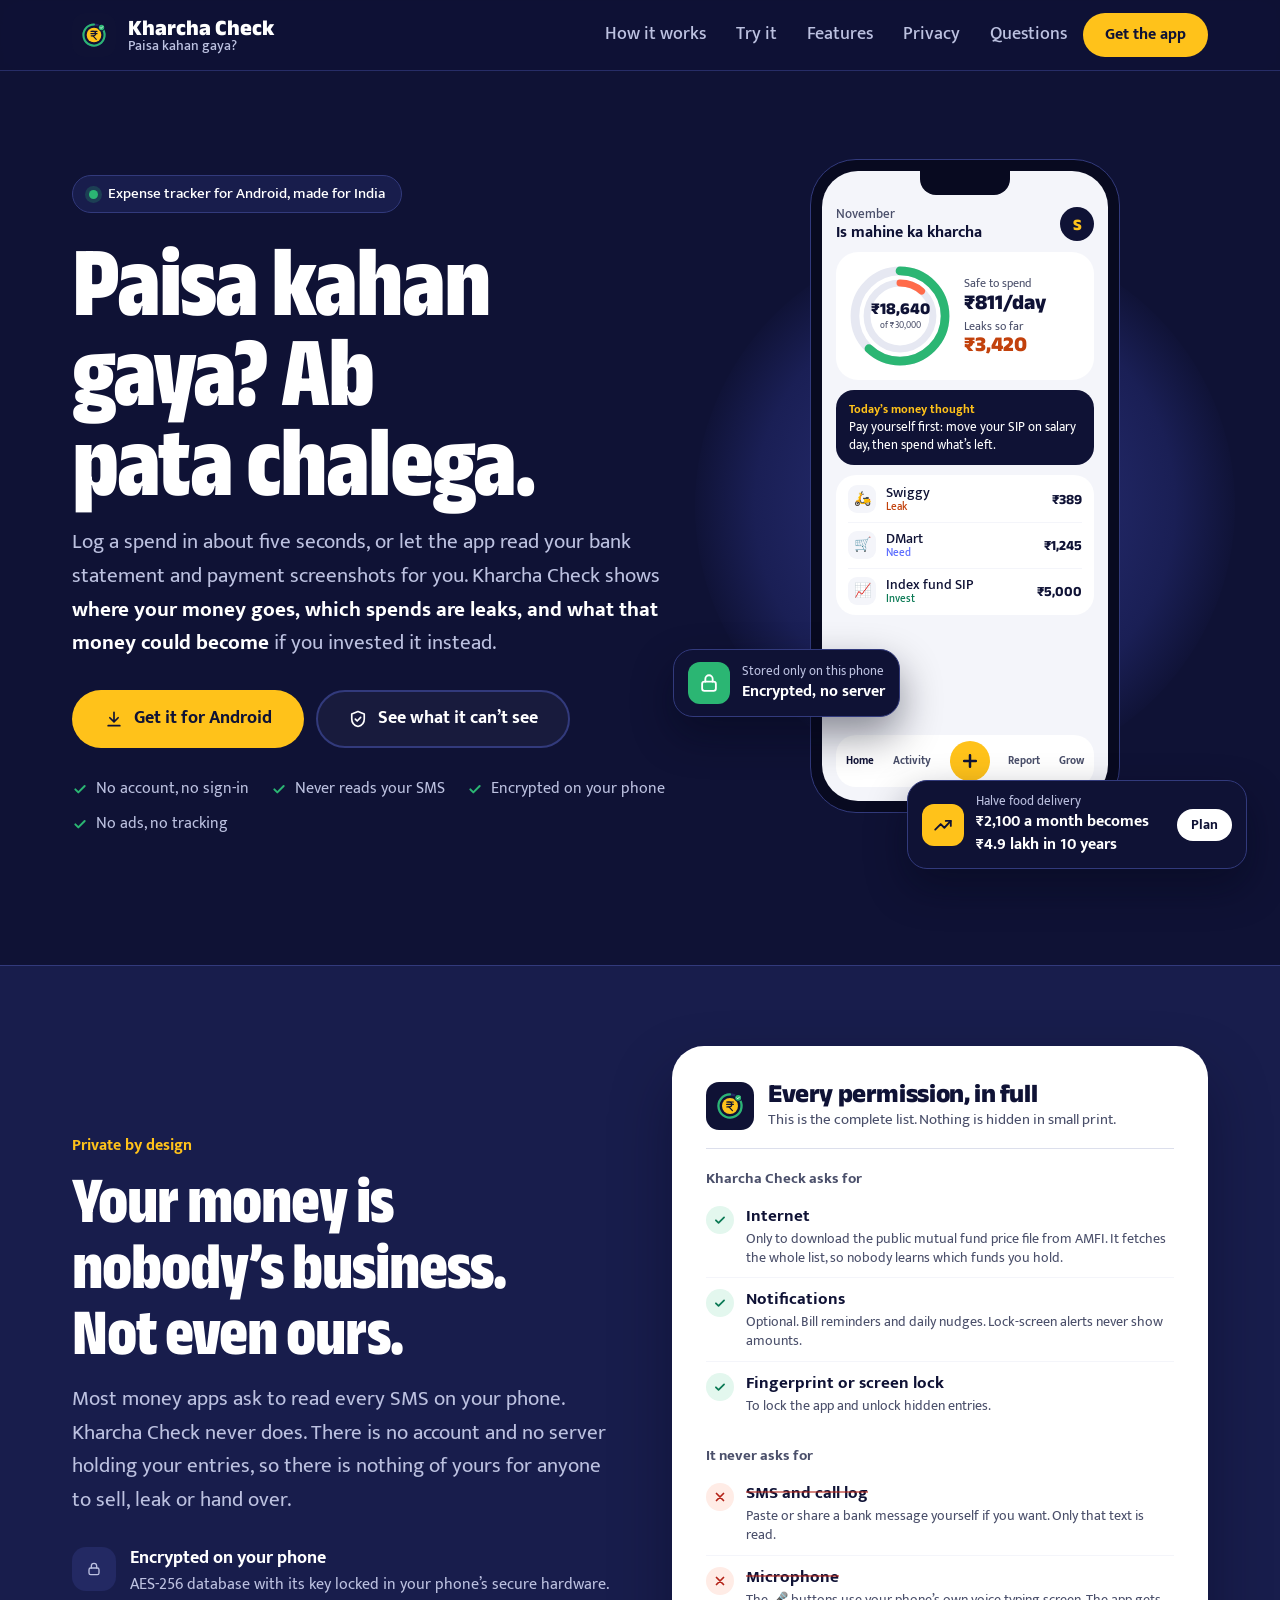
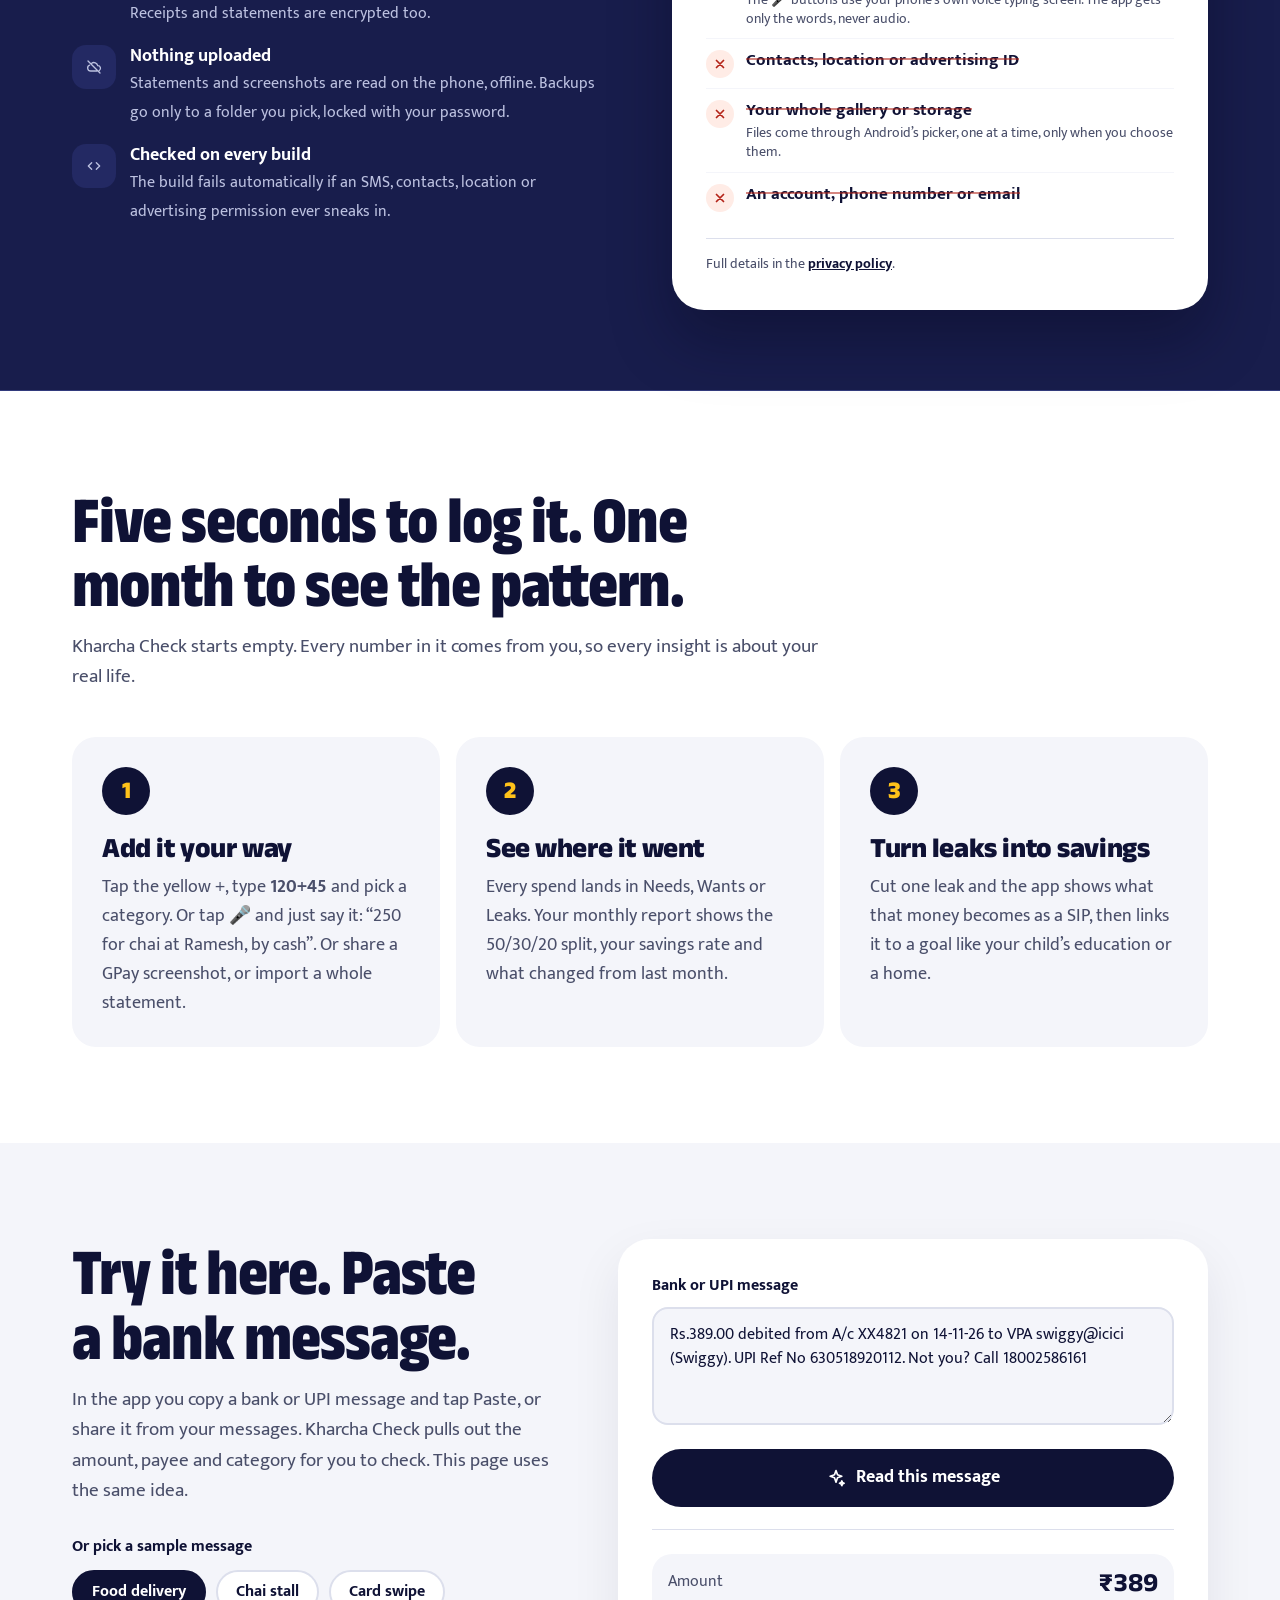
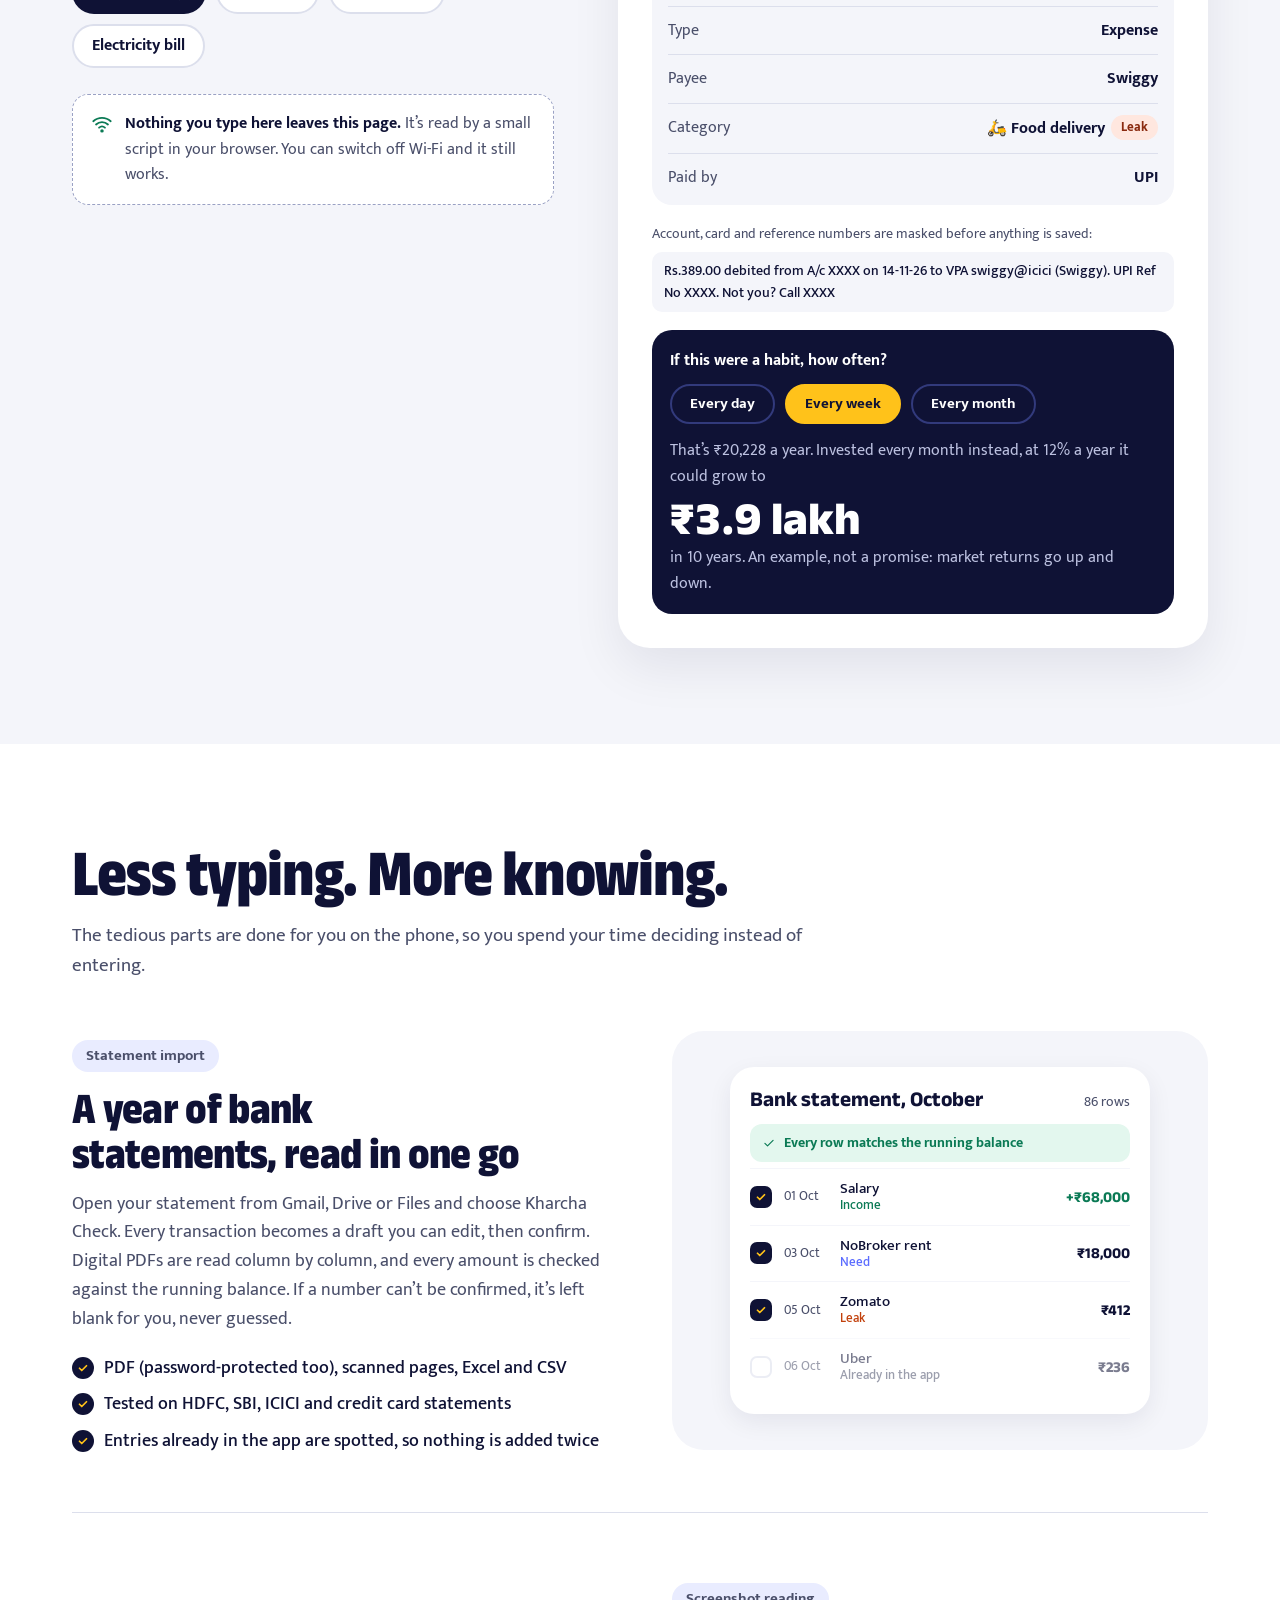
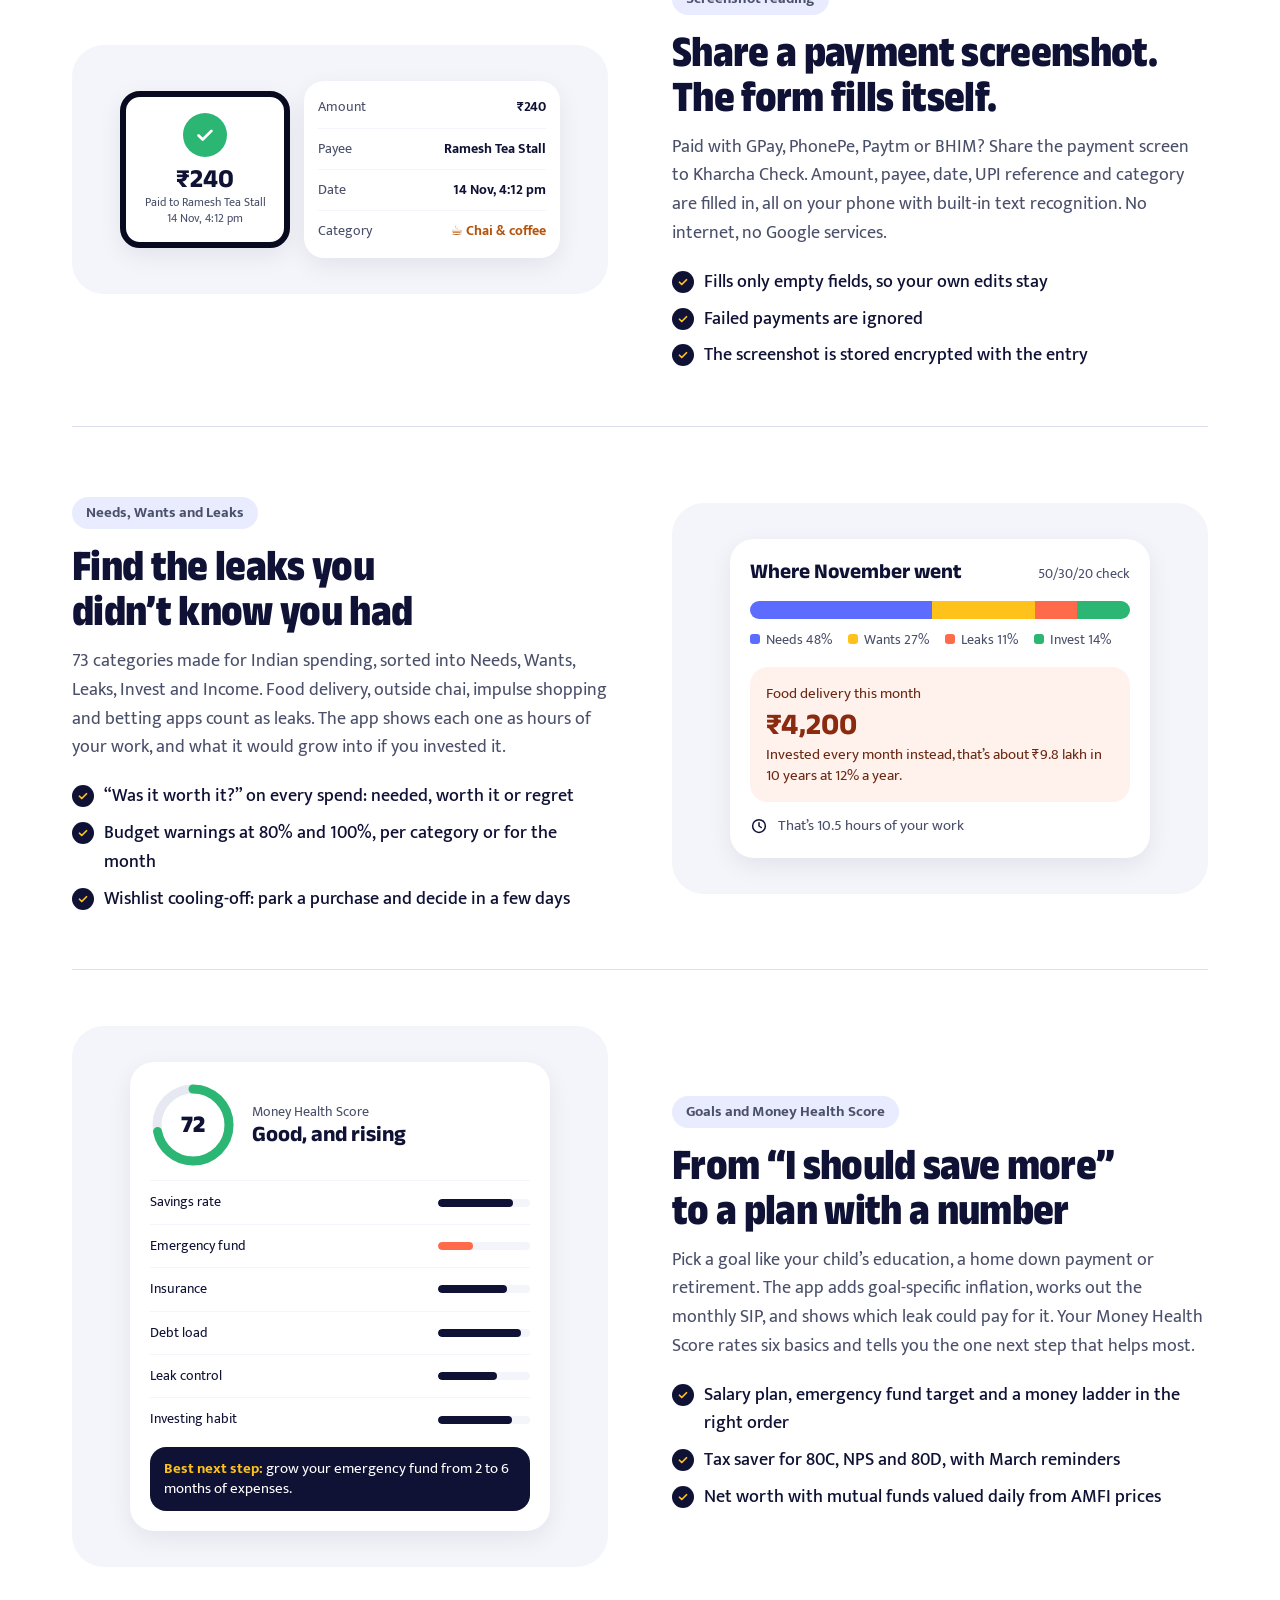
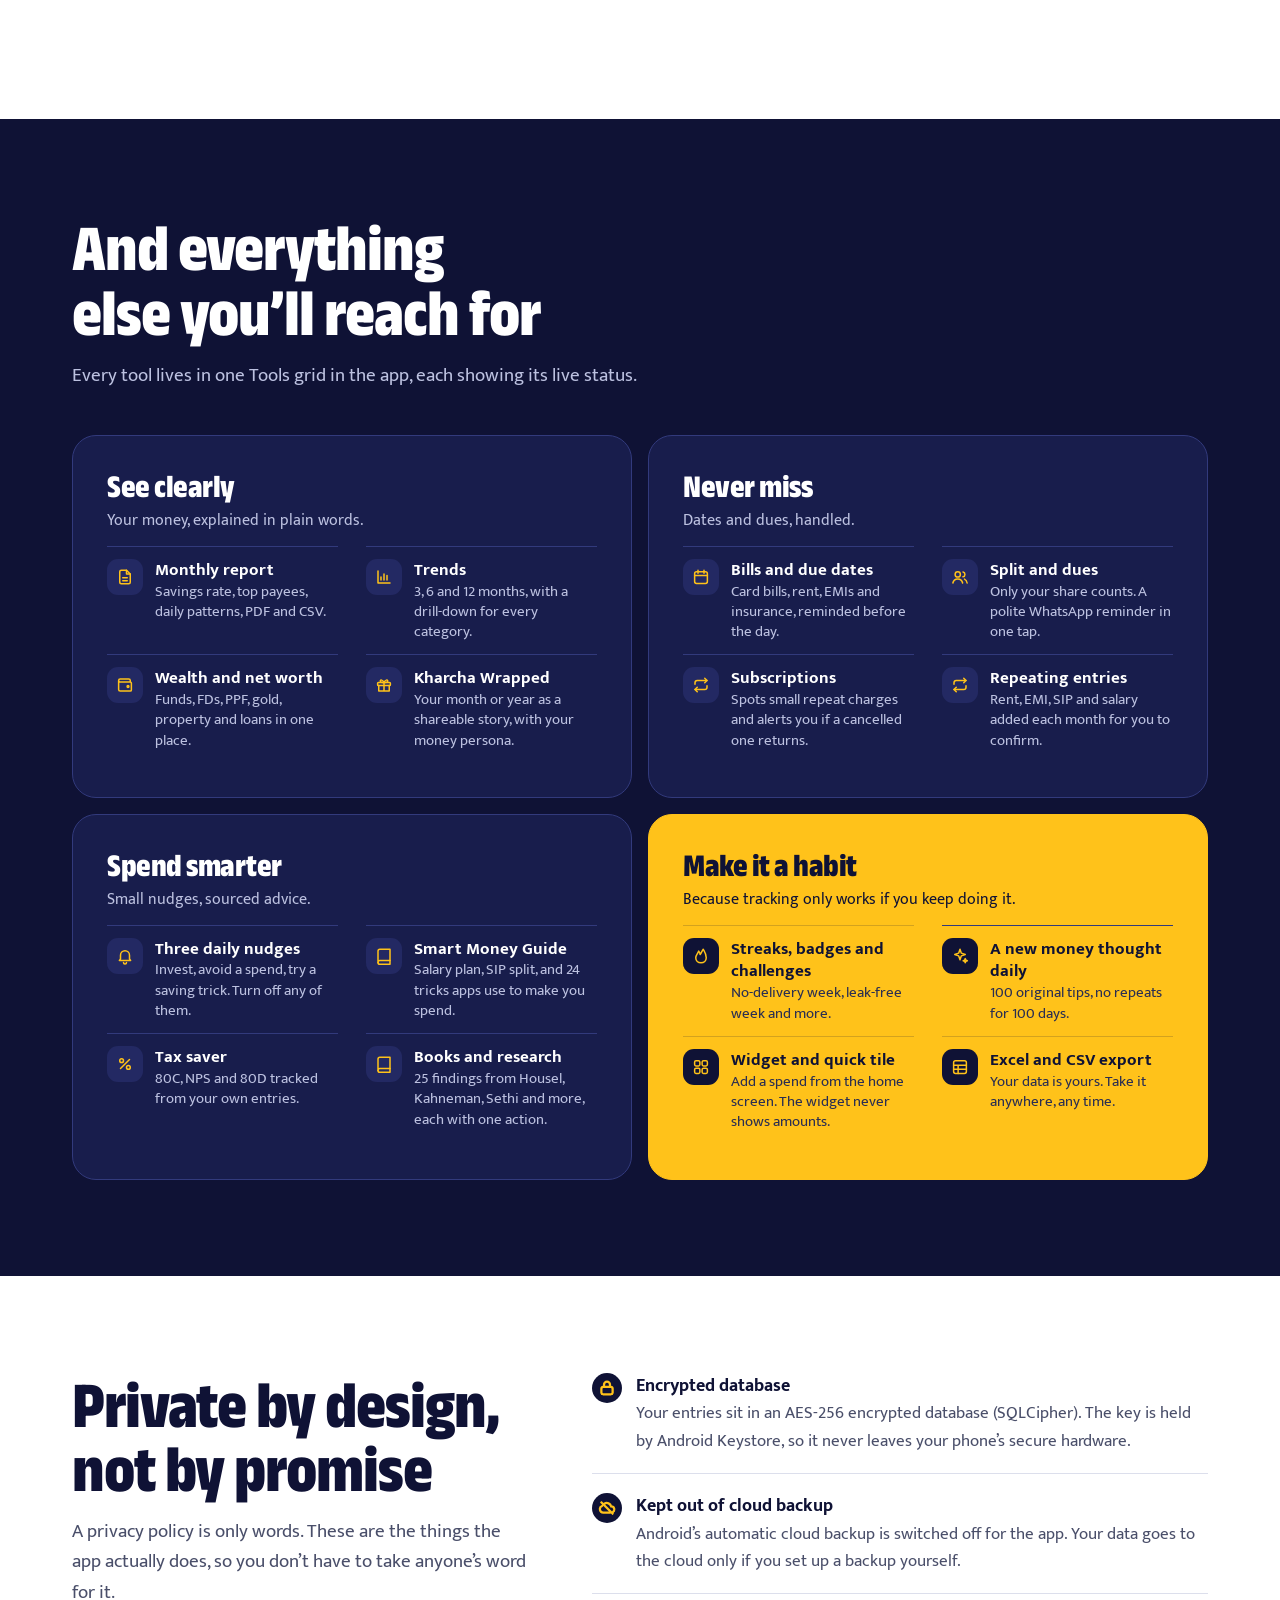
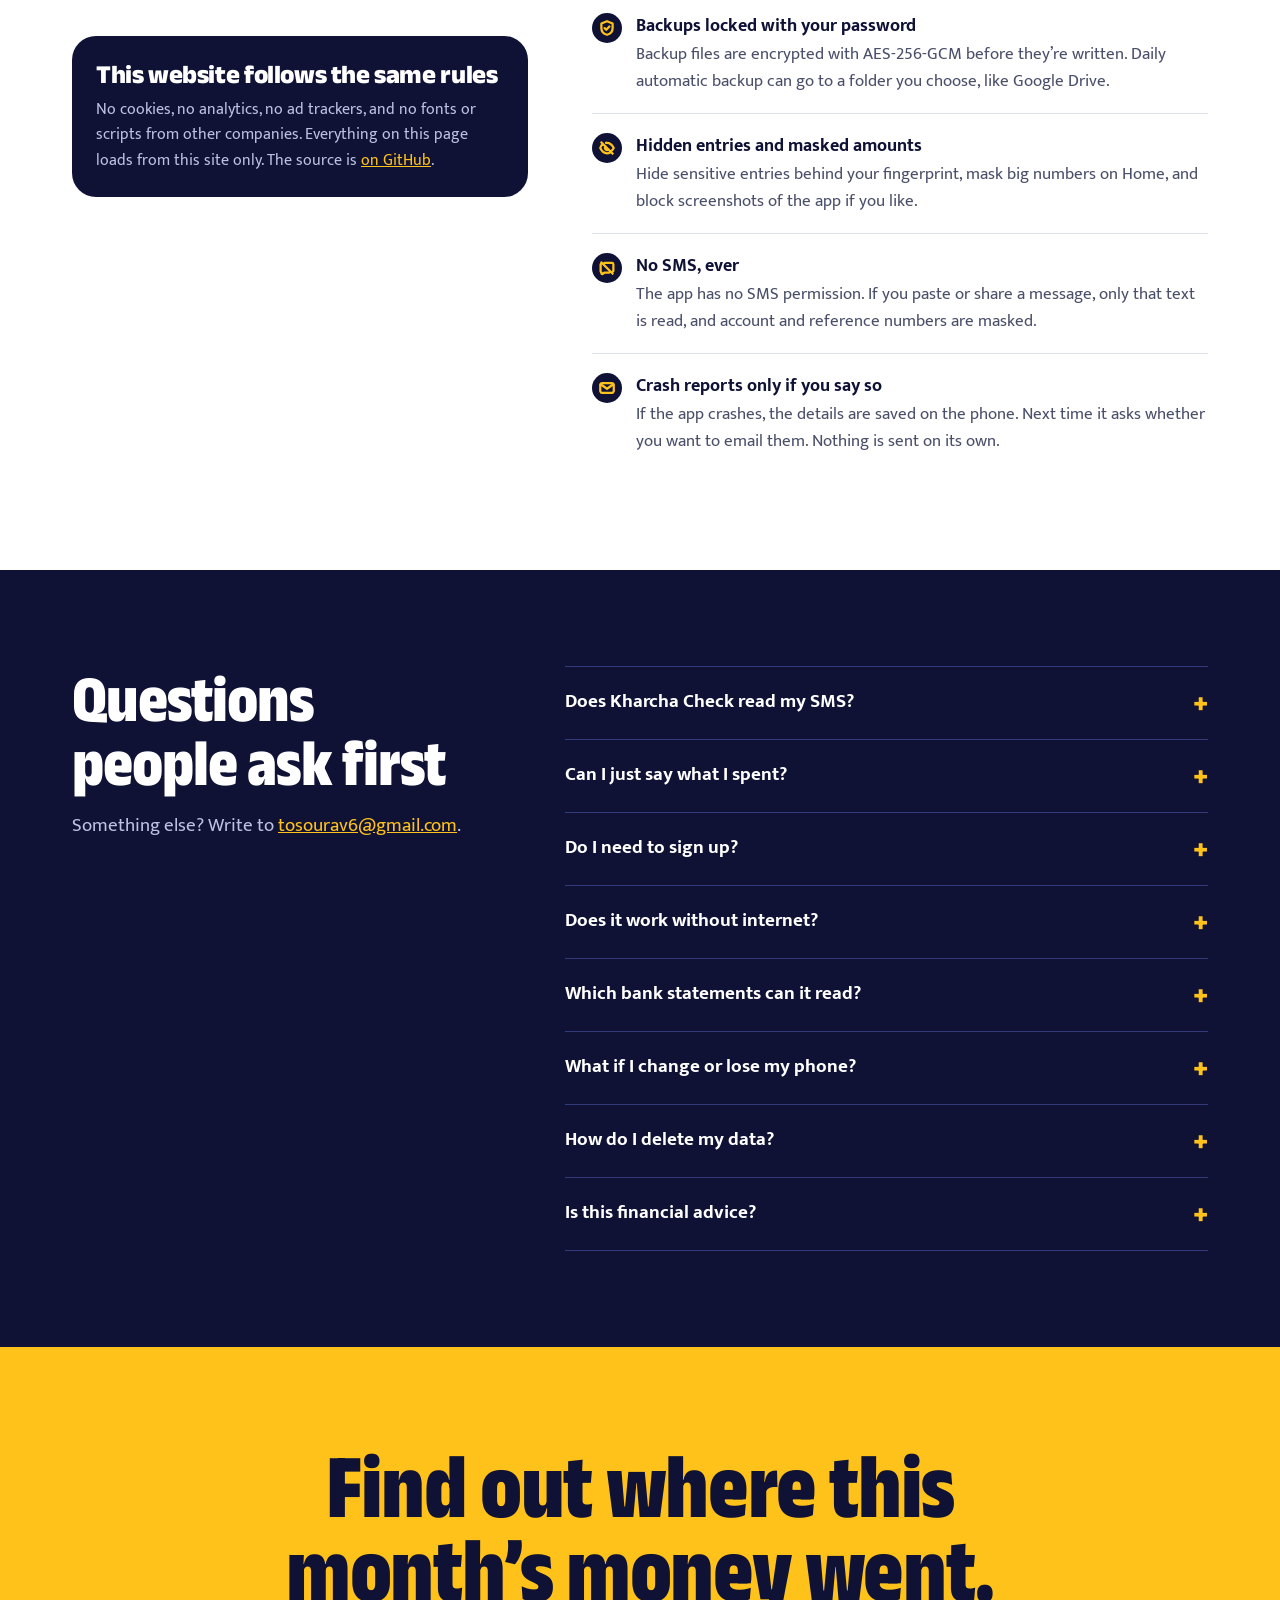
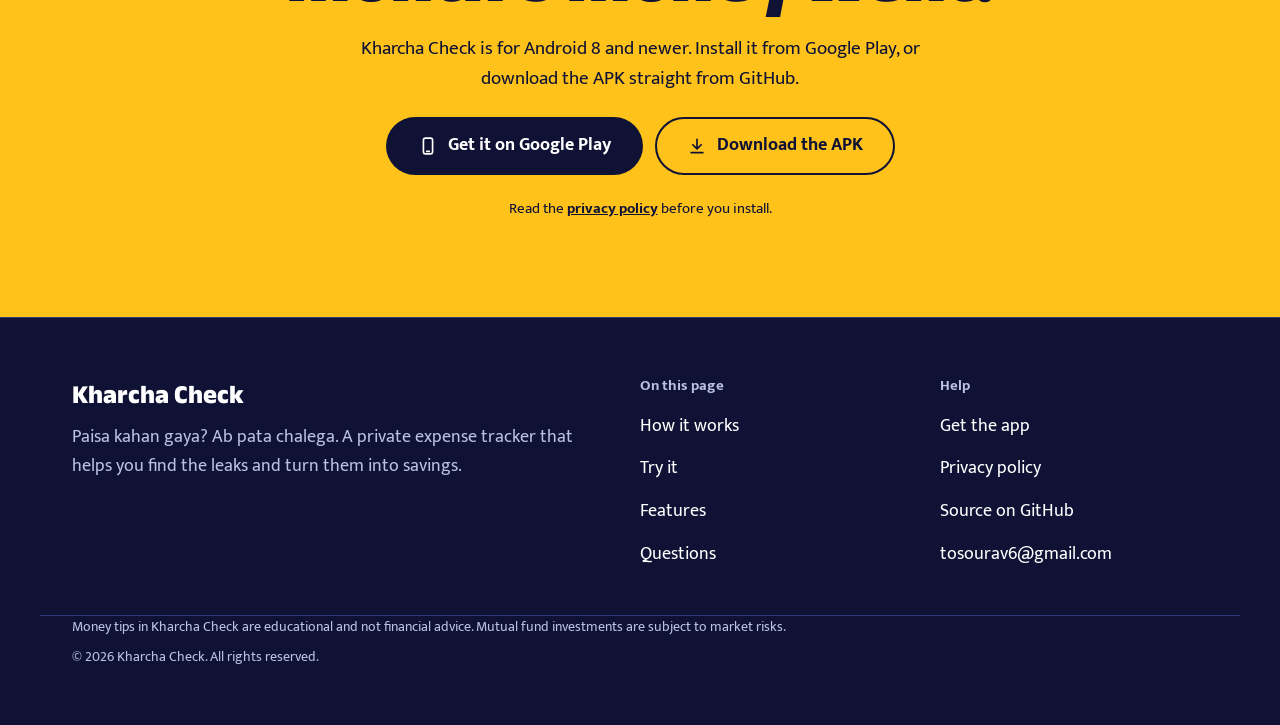
==== docs/index.html @ e0f008b4 "Update Kharcha Check app v8" ====
<!doctype html>
<html lang="en">
<head>
  <meta charset="utf-8">
  <meta name="viewport" content="width=device-width, initial-scale=1, viewport-fit=cover">
  <!-- No cookies, no analytics, no third-party fonts or scripts. Everything loads from this site only. -->
  <meta http-equiv="Content-Security-Policy" content="default-src 'none'; script-src 'self'; style-src 'self'; font-src 'self'; img-src 'self' data:; base-uri 'none'; form-action 'none'">
  <meta name="referrer" content="no-referrer">
  <meta name="theme-color" content="#0F1235">
  <title>Kharcha Check: a private expense tracker for India</title>
  <meta name="description" content="Paisa kahan gaya? Ab pata chalega. Track spending, find the leaks and turn them into savings. No account, no SMS access, encrypted on your phone. For Android.">
  <link rel="canonical" href="https://souravroy0708.github.io/kharcha-check-android/">
  <meta property="og:type" content="website">
  <meta property="og:site_name" content="Kharcha Check">
  <meta property="og:title" content="Kharcha Check: Paisa kahan gaya? Ab pata chalega.">
  <meta property="og:description" content="A private expense tracker for India. No account, no SMS access, encrypted on your phone.">
  <meta property="og:url" content="https://souravroy0708.github.io/kharcha-check-android/">
  <meta property="og:image" content="https://souravroy0708.github.io/kharcha-check-android/store/feature-graphic-1024x500.png">
  <meta property="og:image:width" content="1024">
  <meta property="og:image:height" content="500">
  <meta name="twitter:card" content="summary_large_image">
  <link rel="icon" href="assets/favicon.svg" type="image/svg+xml">
  <link rel="preload" href="assets/fonts/anek-latin.woff2" as="font" type="font/woff2" crossorigin>
  <link rel="preload" href="assets/fonts/mukta-regular.woff2" as="font" type="font/woff2" crossorigin>
  <link rel="stylesheet" href="assets/site.css">
  <script src="assets/site.js" defer></script>
</head>
<body>

<svg class="sprite" width="0" height="0" aria-hidden="true">
  <symbol id="i-check" viewBox="0 0 24 24"><path d="M5 12.5l4.5 4.5L19 7.5"/></symbol>
  <symbol id="i-x" viewBox="0 0 24 24"><path d="M6 6l12 12M18 6L6 18"/></symbol>
  <symbol id="i-lock" viewBox="0 0 24 24"><rect x="4.5" y="10.5" width="15" height="10" rx="2.5"/><path d="M8 10.5V7.5a4 4 0 0 1 8 0v3"/></symbol>
  <symbol id="i-shield" viewBox="0 0 24 24"><path d="M12 3l7.5 3v6c0 4.6-3.2 8-7.5 9-4.3-1-7.5-4.4-7.5-9V6z"/><path d="M8.8 12.2l2.2 2.2 4.2-4.4"/></symbol>
  <symbol id="i-phone" viewBox="0 0 24 24"><rect x="6.5" y="2.5" width="11" height="19" rx="2.5"/><path d="M10.5 18.5h3"/></symbol>
  <symbol id="i-download" viewBox="0 0 24 24"><path d="M12 4v11M7 10.5l5 5 5-5M5 20h14"/></symbol>
  <symbol id="i-menu" viewBox="0 0 24 24"><path d="M4 7h16M4 12h16M4 17h16"/></symbol>
  <symbol id="i-file" viewBox="0 0 24 24"><path d="M14 3H7a2 2 0 0 0-2 2v14a2 2 0 0 0 2 2h10a2 2 0 0 0 2-2V8z"/><path d="M14 3v5h5M9 13h6M9 17h6"/></symbol>
  <symbol id="i-image" viewBox="0 0 24 24"><rect x="3.5" y="4.5" width="17" height="15" rx="2.5"/><circle cx="9" cy="10" r="1.8"/><path d="M20.5 16l-5-5-8.5 8.5"/></symbol>
  <symbol id="i-chart" viewBox="0 0 24 24"><path d="M4 20V4M4 20h16M8 16v-4M12 16V8M16 16v-6"/></symbol>
  <symbol id="i-pie" viewBox="0 0 24 24"><path d="M12 3a9 9 0 1 0 9 9h-9z"/><path d="M15 3.5A9 9 0 0 1 20.5 9H15z"/></symbol>
  <symbol id="i-target" viewBox="0 0 24 24"><circle cx="12" cy="12" r="8.5"/><circle cx="12" cy="12" r="4.5"/><circle cx="12" cy="12" r=".8"/></symbol>
  <symbol id="i-bell" viewBox="0 0 24 24"><path d="M6 16V11a6 6 0 0 1 12 0v5l1.5 2h-15z"/><path d="M10 20.5a2 2 0 0 0 4 0"/></symbol>
  <symbol id="i-users" viewBox="0 0 24 24"><circle cx="9" cy="8.5" r="3.5"/><path d="M2.5 20c.6-3.5 3.3-5.5 6.5-5.5s5.9 2 6.5 5.5"/><path d="M16 5.2a3.4 3.4 0 0 1 0 6.6M18 14.8c1.9.8 3.1 2.6 3.5 5.2"/></symbol>
  <symbol id="i-repeat" viewBox="0 0 24 24"><path d="M17 3l3 3-3 3"/><path d="M4 11V9a3 3 0 0 1 3-3h13M7 21l-3-3 3-3"/><path d="M20 13v2a3 3 0 0 1-3 3H4"/></symbol>
  <symbol id="i-gift" viewBox="0 0 24 24"><rect x="3.5" y="8.5" width="17" height="4" rx="1"/><path d="M5 12.5V20h14v-7.5M12 8.5V20M12 8.5C10.5 5 7 4.5 7 6.8S10 8.5 12 8.5zM12 8.5c1.5-3.5 5-4 5-1.7S14 8.5 12 8.5z"/></symbol>
  <symbol id="i-trend" viewBox="0 0 24 24"><path d="M3.5 17l6-6 4 4 7-7.5"/><path d="M15 7.5h5.5V13"/></symbol>
  <symbol id="i-calendar" viewBox="0 0 24 24"><rect x="3.5" y="5" width="17" height="15.5" rx="2.5"/><path d="M3.5 10h17M8 3v4M16 3v4"/></symbol>
  <symbol id="i-wallet" viewBox="0 0 24 24"><path d="M19 7.5V6a2 2 0 0 0-2-2H5.5a2 2 0 0 0 0 4H19a1.5 1.5 0 0 1 1.5 1.5v9A1.5 1.5 0 0 1 19 20H5.5a2 2 0 0 1-2-2V6"/><circle cx="16" cy="14" r="1.2"/></symbol>
  <symbol id="i-eye-off" viewBox="0 0 24 24"><path d="M3 3l18 18M10.6 5.1A9.8 9.8 0 0 1 12 5c5.5 0 9 7 9 7a16 16 0 0 1-2.6 3.4M6.5 6.6C4.1 8.2 3 12 3 12s3.5 7 9 7a9 9 0 0 0 4.2-1"/><path d="M9.9 9.9a3 3 0 0 0 4.2 4.2"/></symbol>
  <symbol id="i-spark" viewBox="0 0 24 24"><path d="M12 3l1.8 5.2L19 10l-5.2 1.8L12 17l-1.8-5.2L5 10l5.2-1.8z"/><path d="M19 15.5l.8 2 2 .8-2 .8-.8 2-.8-2-2-.8 2-.8z"/></symbol>
  <symbol id="i-mail" viewBox="0 0 24 24"><rect x="3" y="5.5" width="18" height="13" rx="2.5"/><path d="M3.5 7l8.5 6 8.5-6"/></symbol>
  <symbol id="i-cloud-off" viewBox="0 0 24 24"><path d="M3 3l18 18M8.5 6.3A6 6 0 0 1 17.6 10 4 4 0 0 1 20 17.3M16.5 18H7a4.5 4.5 0 0 1-1.6-8.7"/></symbol>
  <symbol id="i-finger" viewBox="0 0 24 24"><path d="M6.5 6.5A8 8 0 0 1 20 12v1M4 11a8 8 0 0 1 .7-3M8 20.5c1.2-2 2-4.6 2-8.5a2 2 0 0 1 4 0c0 1.3-.1 2.6-.3 3.8M12 12c0 4-1 7-2.5 9M16 15.5c-.3 2-.8 3.8-1.6 5.2M8 12a4 4 0 0 1 8 0"/></symbol>
  <symbol id="i-receipt" viewBox="0 0 24 24"><path d="M6 3h12v18l-3-2-3 2-3-2-3 2z"/><path d="M9 8h6M9 12h6M9 16h3"/></symbol>
  <symbol id="i-cart" viewBox="0 0 24 24"><path d="M3 4h2.5l2.2 11h10.6L20.5 7H7"/><circle cx="9.5" cy="19.5" r="1.3"/><circle cx="17" cy="19.5" r="1.3"/></symbol>
  <symbol id="i-book" viewBox="0 0 24 24"><path d="M4 5.5A2.5 2.5 0 0 1 6.5 3H20v15H6.5A2.5 2.5 0 0 0 4 20.5z"/><path d="M4 20.5A2.5 2.5 0 0 0 6.5 23H20v-5"/></symbol>
  <symbol id="i-tax" viewBox="0 0 24 24"><path d="M6 18L18 6"/><circle cx="7.5" cy="7.5" r="2.5"/><circle cx="16.5" cy="16.5" r="2.5"/></symbol>
  <symbol id="i-flame" viewBox="0 0 24 24"><path d="M12 21c-4 0-7-2.7-7-6.6 0-3.6 2.7-5.6 4-8.9 1.3 1.6 1.8 3 1.8 4.5C12.5 8 13.2 5.3 15 3c1.8 3.2 4 5.9 4 11.4C19 18.3 16 21 12 21z"/></symbol>
  <symbol id="i-grid" viewBox="0 0 24 24"><rect x="3.5" y="3.5" width="7" height="7" rx="1.8"/><rect x="13.5" y="3.5" width="7" height="7" rx="1.8"/><rect x="3.5" y="13.5" width="7" height="7" rx="1.8"/><rect x="13.5" y="13.5" width="7" height="7" rx="1.8"/></symbol>
  <symbol id="i-plus" viewBox="0 0 24 24"><path d="M12 5v14M5 12h14"/></symbol>
  <symbol id="i-sheet" viewBox="0 0 24 24"><rect x="3.5" y="3.5" width="17" height="17" rx="2.5"/><path d="M3.5 9.5h17M3.5 15h17M9.5 9.5v11"/></symbol>
  <symbol id="i-wifi" viewBox="0 0 24 24"><path d="M2.5 9a14 14 0 0 1 19 0M5.5 12.5a9.5 9.5 0 0 1 13 0M8.8 16a4.8 4.8 0 0 1 6.4 0"/><circle cx="12" cy="19.5" r=".9"/></symbol>
  <symbol id="i-code" viewBox="0 0 24 24"><path d="M8.5 7L3.5 12l5 5M15.5 7l5 5-5 5"/></symbol>
  <symbol id="i-clock" viewBox="0 0 24 24"><circle cx="12" cy="12" r="8.5"/><path d="M12 7.5V12l3 2"/></symbol>
  <symbol id="i-msg-off" viewBox="0 0 24 24"><path d="M3 3l18 18M8.5 5H19a1.5 1.5 0 0 1 1.5 1.5v9a1.5 1.5 0 0 1-.8 1.3M15 18H9l-4.5 3v-3.2A1.5 1.5 0 0 1 3.5 16.5V6.6"/></symbol>
</svg>

<a class="skip" href="#main">Skip to content</a>

<header class="site-header">
  <div class="wrap header-row">
    <a class="brand" href="#top" aria-label="Kharcha Check home">
      <img class="brand-mark" src="assets/favicon.svg" alt="" width="44" height="44">
      <span class="brand-text"><b>Kharcha Check</b><span>Paisa kahan gaya?</span></span>
    </a>
    <nav class="nav-links" aria-label="Main">
      <a href="#how">How it works</a>
      <a href="#try">Try it</a>
      <a href="#features">Features</a>
      <a href="#privacy">Privacy</a>
      <a href="#faq">Questions</a>
    </nav>
    <a class="btn btn-haldi header-cta" href="#get">Get the app</a>
    <details class="menu">
      <summary aria-label="Open menu"><svg class="ic" aria-hidden="true"><use href="#i-menu"/></svg></summary>
      <nav class="menu-panel" aria-label="Main">
        <a href="#how">How it works</a>
        <a href="#try">Try it</a>
        <a href="#features">Features</a>
        <a href="#privacy">Privacy</a>
        <a href="#faq">Questions</a>
        <a class="btn btn-haldi" href="#get">Get the app</a>
      </nav>
    </details>
  </div>
</header>

<main id="main">

<section class="hero" id="top" aria-labelledby="hero-title">
  <div class="wrap hero-grid">
    <div class="hero-copy">
      <p class="chip"><span class="live-dot" aria-hidden="true"></span>Expense tracker for Android, made for India</p>
      <h1 id="hero-title">Paisa kahan gaya? Ab pata chalega.</h1>
      <p class="lede">Log a spend in about five seconds, or let the app read your bank statement and payment screenshots for you. Kharcha Check shows <strong>where your money goes, which spends are leaks, and what that money could become</strong> if you invested it instead.</p>
      <div class="hero-actions">
        <a class="btn btn-haldi btn-lg" href="#get"><svg class="ic" aria-hidden="true"><use href="#i-download"/></svg>Get it for Android</a>
        <a class="btn btn-ghost btn-lg" href="#privacy"><svg class="ic" aria-hidden="true"><use href="#i-shield"/></svg>See what it can’t see</a>
      </div>
      <ul class="hero-points">
        <li><svg class="ic" aria-hidden="true"><use href="#i-check"/></svg>No account, no sign-in</li>
        <li><svg class="ic" aria-hidden="true"><use href="#i-check"/></svg>Never reads your SMS</li>
        <li><svg class="ic" aria-hidden="true"><use href="#i-check"/></svg>Encrypted on your phone</li>
        <li><svg class="ic" aria-hidden="true"><use href="#i-check"/></svg>No ads, no tracking</li>
      </ul>
    </div>

    <div class="hero-visual" aria-hidden="true">
      <div class="glow"></div>
      <div class="phone">
        <div class="screen">
          <div class="notch"></div>
          <div class="app-top"><p><small>November</small>Is mahine ka kharcha</p><span class="app-avatar">S</span></div>
          <div class="app-ring">
            <svg viewBox="0 0 120 120">
              <circle cx="60" cy="60" r="52" fill="none" stroke="#E6E8F2" stroke-width="10"/>
              <circle cx="60" cy="60" r="52" fill="none" stroke="#2BB673" stroke-width="10" stroke-linecap="round" stroke-dasharray="202.6 326.7" transform="rotate(-90 60 60)"/>
              <circle cx="60" cy="60" r="38" fill="none" stroke="#E6E8F2" stroke-width="8"/>
              <circle cx="60" cy="60" r="38" fill="none" stroke="#FF6B4A" stroke-width="8" stroke-linecap="round" stroke-dasharray="27.2 238.8" transform="rotate(-90 60 60)"/>
              <text x="60" y="58" text-anchor="middle" font-family="Anek Latin, sans-serif" font-weight="800" font-size="19" fill="#0F1235">₹18,640</text>
              <text x="60" y="74" text-anchor="middle" font-family="Mukta, sans-serif" font-size="10" fill="#4A4F6A">of ₹30,000</text>
            </svg>
            <dl>
              <div><dt>Safe to spend</dt><dd>₹811/day</dd></div>
              <div><dt>Leaks so far</dt><dd class="leak">₹3,420</dd></div>
            </dl>
          </div>
          <div class="app-thought"><b>Today’s money thought</b>Pay yourself first: move your SIP on salary day, then spend what’s left.</div>
          <ul class="app-list">
            <li><span class="e">🛵</span><span class="n">Swiggy<small class="b-leak">Leak</small></span><span class="a">₹389</span></li>
            <li><span class="e">🛒</span><span class="n">DMart<small class="b-need">Need</small></span><span class="a">₹1,245</span></li>
            <li><span class="e">📈</span><span class="n">Index fund SIP<small class="b-inv">Invest</small></span><span class="a">₹5,000</span></li>
          </ul>
          <div class="app-nav"><span class="on">Home</span><span>Activity</span><span class="add"><svg class="ic"><use href="#i-plus"/></svg></span><span>Report</span><span>Grow</span></div>
        </div>
      </div>
      <div class="float float-safe">
        <span class="float-ic float-ic-mint"><svg class="ic"><use href="#i-lock"/></svg></span>
        <p><small>Stored only on this phone</small><b>Encrypted, no server</b></p>
      </div>
      <div class="float float-leak">
        <span class="float-ic"><svg class="ic"><use href="#i-trend"/></svg></span>
        <p><small>Halve food delivery</small><b>₹2,100 a month becomes ₹4.9 lakh in 10 years</b></p>
        <span class="go">Plan</span>
      </div>
    </div>
  </div>
</section>

<section class="priv-band" id="privacy" aria-labelledby="priv-title">
  <div class="wrap priv-grid">
    <div class="priv-copy">
      <p class="kicker">Private by design</p>
      <h2 class="priv-big" id="priv-title">Your money is nobody’s business. Not even ours.</h2>
      <p class="lede">Most money apps ask to read every SMS on your phone. Kharcha Check never does. There is no account and no server holding your entries, so there is nothing of yours for anyone to sell, leak or hand over.</p>
      <ul class="perks">
        <li><span class="perk-ic"><svg class="ic" aria-hidden="true"><use href="#i-lock"/></svg></span><div><b>Encrypted on your phone</b><span>AES-256 database with its key locked in your phone’s secure hardware. Receipts and statements are encrypted too.</span></div></li>
        <li><span class="perk-ic"><svg class="ic" aria-hidden="true"><use href="#i-cloud-off"/></svg></span><div><b>Nothing uploaded</b><span>Statements and screenshots are read on the phone, offline. Backups go only to a folder you pick, locked with your password.</span></div></li>
        <li><span class="perk-ic"><svg class="ic" aria-hidden="true"><use href="#i-code"/></svg></span><div><b>Checked on every build</b><span>The build fails automatically if an SMS, contacts, location or advertising permission ever sneaks in.</span></div></li>
      </ul>
    </div>

    <div class="ledger" role="group" aria-labelledby="ledger-title">
      <div class="ledger-head">
        <img class="brand-mark" src="assets/favicon.svg" alt="" width="48" height="48">
        <div><h3 id="ledger-title">Every permission, in full</h3><p>This is the complete list. Nothing is hidden in small print.</p></div>
      </div>
      <h4>Kharcha Check asks for</h4>
      <ul>
        <li><span class="lmark lmark-yes"><svg class="ic" aria-hidden="true"><use href="#i-check"/></svg></span><div><b>Internet</b><small>Only to download the public mutual fund price file from AMFI. It fetches the whole list, so nobody learns which funds you hold.</small></div></li>
        <li><span class="lmark lmark-yes"><svg class="ic" aria-hidden="true"><use href="#i-check"/></svg></span><div><b>Notifications <span class="sr-only">(optional)</span></b><small>Optional. Bill reminders and daily nudges. Lock-screen alerts never show amounts.</small></div></li>
        <li><span class="lmark lmark-yes"><svg class="ic" aria-hidden="true"><use href="#i-check"/></svg></span><div><b>Fingerprint or screen lock</b><small>To lock the app and unlock hidden entries.</small></div></li>
      </ul>
      <h4>It never asks for</h4>
      <ul class="ledger-no">
        <li><span class="lmark lmark-no"><svg class="ic" aria-hidden="true"><use href="#i-x"/></svg></span><div><b>SMS and call log</b><small>Paste or share a bank message yourself if you want. Only that text is read.</small></div></li>
        <li><span class="lmark lmark-no"><svg class="ic" aria-hidden="true"><use href="#i-x"/></svg></span><div><b>Microphone</b><small>The 🎤 buttons use your phone’s own voice typing screen. The app gets only the words, never audio.</small></div></li>
        <li><span class="lmark lmark-no"><svg class="ic" aria-hidden="true"><use href="#i-x"/></svg></span><div><b>Contacts, location or advertising ID</b></div></li>
        <li><span class="lmark lmark-no"><svg class="ic" aria-hidden="true"><use href="#i-x"/></svg></span><div><b>Your whole gallery or storage</b><small>Files come through Android’s picker, one at a time, only when you choose them.</small></div></li>
        <li><span class="lmark lmark-no"><svg class="ic" aria-hidden="true"><use href="#i-x"/></svg></span><div><b>An account, phone number or email</b></div></li>
      </ul>
      <p class="ledger-foot">Full details in the <a href="privacy.html">privacy policy</a>.</p>
    </div>
  </div>
</section>

<section class="sec sec-white" id="how" aria-labelledby="how-title">
  <div class="wrap">
    <div class="sec-head">
      <h2 id="how-title">Five seconds to log it. One month to see the pattern.</h2>
      <p>Kharcha Check starts empty. Every number in it comes from you, so every insight is about your real life.</p>
    </div>
    <ol class="steps">
      <li><span class="step-n" aria-hidden="true"></span><h3>Add it your way</h3><p>Tap the yellow +, type <b>120+45</b> and pick a category. Or tap 🎤 and just say it: “250 for chai at Ramesh, by cash”. Or share a GPay screenshot, or import a whole statement.</p></li>
      <li><span class="step-n" aria-hidden="true"></span><h3>See where it went</h3><p>Every spend lands in Needs, Wants or Leaks. Your monthly report shows the 50/30/20 split, your savings rate and what changed from last month.</p></li>
      <li><span class="step-n" aria-hidden="true"></span><h3>Turn leaks into savings</h3><p>Cut one leak and the app shows what that money becomes as a SIP, then links it to a goal like your child’s education or a home.</p></li>
    </ol>
  </div>
</section>

<section class="sec sec-paper" id="try" aria-labelledby="try-title">
  <div class="wrap try-grid">
    <div class="try-copy">
      <h2 id="try-title" class="h-sec">Try it here. Paste a bank message.</h2>
      <p class="sec-lede">In the app you copy a bank or UPI message and tap Paste, or share it from your messages. Kharcha Check pulls out the amount, payee and category for you to check. This page uses the same idea.</p>
      <fieldset class="samples">
        <legend>Or pick a sample message</legend>
        <div class="seg-row" data-samples>
          <button class="seg-btn" type="button" aria-pressed="true" data-sample="0">Food delivery</button>
          <button class="seg-btn" type="button" aria-pressed="false" data-sample="1">Chai stall</button>
          <button class="seg-btn" type="button" aria-pressed="false" data-sample="2">Card swipe</button>
          <button class="seg-btn" type="button" aria-pressed="false" data-sample="3">Electricity bill</button>
        </div>
      </fieldset>
      <p class="offline-note"><svg class="ic" aria-hidden="true"><use href="#i-wifi"/></svg><span><b>Nothing you type here leaves this page.</b> It’s read by a small script in your browser. You can switch off Wi-Fi and it still works.</span></p>
    </div>

    <div class="demo">
      <label for="msg">Bank or UPI message</label>
      <textarea id="msg" spellcheck="false" autocomplete="off">Rs.389.00 debited from A/c XX4821 on 14-11-26 to VPA swiggy@icici (Swiggy). UPI Ref No 630518920112. Not you? Call 18002586161</textarea>
      <div class="demo-actions">
        <button class="btn btn-ink btn-lg" type="button" data-read><svg class="ic" aria-hidden="true"><use href="#i-spark"/></svg>Read this message</button>
      </div>
      <p class="nojs-msg">Turn on JavaScript to try the reader. It runs only in your browser.</p>

      <div class="result" data-result hidden aria-live="polite">
        <p class="result-msg" data-msg hidden></p>
        <dl class="draft" data-draft>
          <div><dt>Amount</dt><dd class="amt num" data-f="amount"></dd></div>
          <div><dt>Type</dt><dd data-f="type"></dd></div>
          <div><dt>Payee</dt><dd data-f="payee"></dd></div>
          <div><dt>Category</dt><dd data-f="category"></dd></div>
          <div><dt>Paid by</dt><dd data-f="mode"></dd></div>
        </dl>
        <p class="masked" data-masked></p>
        <div class="habit" data-habit>
          <p class="habit-q">If this were a habit, how often?</p>
          <div class="seg-row" data-freq>
            <button class="seg-btn" type="button" aria-pressed="false" data-per="365">Every day</button>
            <button class="seg-btn" type="button" aria-pressed="true" data-per="52">Every week</button>
            <button class="seg-btn" type="button" aria-pressed="false" data-per="12">Every month</button>
          </div>
          <p class="habit-out" data-habit-out></p>
        </div>
      </div>
    </div>
  </div>
</section>

<section class="sec sec-white" id="features" aria-labelledby="feat-title">
  <div class="wrap">
    <div class="sec-head">
      <h2 id="feat-title">Less typing. More knowing.</h2>
      <p>The tedious parts are done for you on the phone, so you spend your time deciding instead of entering.</p>
    </div>

    <div class="story">
      <div class="story-copy">
        <p class="story-tag">Statement import</p>
        <h3>A year of bank statements, read in one go</h3>
        <p>Open your statement from Gmail, Drive or Files and choose Kharcha Check. Every transaction becomes a draft you can edit, then confirm. Digital PDFs are read column by column, and every amount is checked against the running balance. If a number can’t be confirmed, it’s left blank for you, never guessed.</p>
        <ul class="mini-checks">
          <li>PDF (password-protected too), scanned pages, Excel and CSV</li>
          <li>Tested on HDFC, SBI, ICICI and credit card statements</li>
          <li>Entries already in the app are spotted, so nothing is added twice</li>
        </ul>
      </div>
      <div class="story-visual" aria-hidden="true">
        <div class="vcard">
          <div class="vhead"><b>Bank statement, October</b><span>86 rows</span></div>
          <p class="vsub"><svg class="ic"><use href="#i-check"/></svg>Every row matches the running balance</p>
          <div class="irow"><span class="box on"><svg class="ic"><use href="#i-check"/></svg></span><span class="d">01 Oct</span><p>Salary<small class="b-inv">Income</small></p><span class="a plus">+₹68,000</span></div>
          <div class="irow"><span class="box on"><svg class="ic"><use href="#i-check"/></svg></span><span class="d">03 Oct</span><p>NoBroker rent<small class="b-need">Need</small></p><span class="a">₹18,000</span></div>
          <div class="irow"><span class="box on"><svg class="ic"><use href="#i-check"/></svg></span><span class="d">05 Oct</span><p>Zomato<small class="b-leak">Leak</small></p><span class="a">₹412</span></div>
          <div class="irow dupe"><span class="box off"></span><span class="d">06 Oct</span><p>Uber<small>Already in the app</small></p><span class="a">₹236</span></div>
        </div>
      </div>
    </div>

    <div class="story story-rev">
      <div class="story-copy">
        <p class="story-tag">Screenshot reading</p>
        <h3>Share a payment screenshot. The form fills itself.</h3>
        <p>Paid with GPay, PhonePe, Paytm or BHIM? Share the payment screen to Kharcha Check. Amount, payee, date, UPI reference and category are filled in, all on your phone with built-in text recognition. No internet, no Google services.</p>
        <ul class="mini-checks">
          <li>Fills only empty fields, so your own edits stay</li>
          <li>Failed payments are ignored</li>
          <li>The screenshot is stored encrypted with the entry</li>
        </ul>
      </div>
      <div class="story-visual" aria-hidden="true">
        <div class="shot">
          <div class="shot-src">
            <span class="ok"><svg class="ic"><use href="#i-check"/></svg></span>
            <b>₹240</b>
            <small>Paid to Ramesh Tea Stall<br>14 Nov, 4:12 pm</small>
          </div>
          <div class="fill">
            <div><span>Amount</span><b>₹240</b></div>
            <div><span>Payee</span><b>Ramesh Tea Stall</b></div>
            <div><span>Date</span><b>14 Nov, 4:12 pm</b></div>
            <div><span>Category</span><b class="spark">☕ Chai &amp; coffee</b></div>
          </div>
        </div>
      </div>
    </div>

    <div class="story">
      <div class="story-copy">
        <p class="story-tag">Needs, Wants and Leaks</p>
        <h3>Find the leaks you didn’t know you had</h3>
        <p>73 categories made for Indian spending, sorted into Needs, Wants, Leaks, Invest and Income. Food delivery, outside chai, impulse shopping and betting apps count as leaks. The app shows each one as hours of your work, and what it would grow into if you invested it.</p>
        <ul class="mini-checks">
          <li>“Was it worth it?” on every spend: needed, worth it or regret</li>
          <li>Budget warnings at 80% and 100%, per category or for the month</li>
          <li>Wishlist cooling-off: park a purchase and decide in a few days</li>
        </ul>
      </div>
      <div class="story-visual" aria-hidden="true">
        <div class="vcard">
          <div class="vhead"><b>Where November went</b><span>50/30/20 check</span></div>
          <div class="split-bar"><span class="sb-need"></span><span class="sb-want"></span><span class="sb-leak"></span><span class="sb-inv"></span></div>
          <p class="legend"><span><i class="sw-need"></i>Needs 48%</span><span><i class="sw-want"></i>Wants 27%</span><span><i class="sw-leak"></i>Leaks 11%</span><span><i class="sw-inv"></i>Invest 14%</span></p>
          <div class="leakcard">
            <p>Food delivery this month</p>
            <b>₹4,200</b>
            <p>Invested every month instead, that’s about ₹9.8 lakh in 10 years at 12% a year.</p>
          </div>
          <p class="hours"><svg class="ic"><use href="#i-clock"/></svg>That’s 10.5 hours of your work</p>
        </div>
      </div>
    </div>

    <div class="story story-rev">
      <div class="story-copy">
        <p class="story-tag">Goals and Money Health Score</p>
        <h3>From “I should save more” to a plan with a number</h3>
        <p>Pick a goal like your child’s education, a home down payment or retirement. The app adds goal-specific inflation, works out the monthly SIP, and shows which leak could pay for it. Your Money Health Score rates six basics and tells you the one next step that helps most.</p>
        <ul class="mini-checks">
          <li>Salary plan, emergency fund target and a money ladder in the right order</li>
          <li>Tax saver for 80C, NPS and 80D, with March reminders</li>
          <li>Net worth with mutual funds valued daily from AMFI prices</li>
        </ul>
      </div>
      <div class="story-visual" aria-hidden="true">
        <div class="vcard">
          <div class="score-top">
            <svg class="score-ring" viewBox="0 0 86 86">
              <circle cx="43" cy="43" r="36" fill="none" stroke="#E6E8F2" stroke-width="9"/>
              <circle cx="43" cy="43" r="36" fill="none" stroke="#2BB673" stroke-width="9" stroke-linecap="round" stroke-dasharray="162.9 226.2" transform="rotate(-90 43 43)"/>
              <text x="43" y="50" text-anchor="middle" font-family="Anek Latin, sans-serif" font-weight="800" font-size="24" fill="#0F1235">72</text>
            </svg>
            <p><small>Money Health Score</small><b>Good, and rising</b></p>
          </div>
          <div class="yard"><span>Savings rate</span><span class="meter"><span class="w82"></span></span></div>
          <div class="yard"><span>Emergency fund</span><span class="meter"><span class="lo w38"></span></span></div>
          <div class="yard"><span>Insurance</span><span class="meter"><span class="w75"></span></span></div>
          <div class="yard"><span>Debt load</span><span class="meter"><span class="w90"></span></span></div>
          <div class="yard"><span>Leak control</span><span class="meter"><span class="w64"></span></span></div>
          <div class="yard"><span>Investing habit</span><span class="meter"><span class="w80"></span></span></div>
          <p class="next-step"><b>Best next step:</b> grow your emergency fund from 2 to 6 months of expenses.</p>
        </div>
      </div>
    </div>
  </div>
</section>

<section class="sec sec-dark" aria-labelledby="all-title">
  <div class="wrap">
    <div class="sec-head">
      <h2 id="all-title">And everything else you’ll reach for</h2>
      <p>Every tool lives in one Tools grid in the app, each showing its live status.</p>
    </div>
    <div class="groups">
      <div class="group">
        <h3>See clearly</h3>
        <p>Your money, explained in plain words.</p>
        <ul class="flist">
          <li><span class="fi"><svg class="ic" aria-hidden="true"><use href="#i-file"/></svg></span><div><b>Monthly report</b><span>Savings rate, top payees, daily patterns, PDF and CSV.</span></div></li>
          <li><span class="fi"><svg class="ic" aria-hidden="true"><use href="#i-chart"/></svg></span><div><b>Trends</b><span>3, 6 and 12 months, with a drill-down for every category.</span></div></li>
          <li><span class="fi"><svg class="ic" aria-hidden="true"><use href="#i-wallet"/></svg></span><div><b>Wealth and net worth</b><span>Funds, FDs, PPF, gold, property and loans in one place.</span></div></li>
          <li><span class="fi"><svg class="ic" aria-hidden="true"><use href="#i-gift"/></svg></span><div><b>Kharcha Wrapped</b><span>Your month or year as a shareable story, with your money persona.</span></div></li>
        </ul>
      </div>
      <div class="group">
        <h3>Never miss</h3>
        <p>Dates and dues, handled.</p>
        <ul class="flist">
          <li><span class="fi"><svg class="ic" aria-hidden="true"><use href="#i-calendar"/></svg></span><div><b>Bills and due dates</b><span>Card bills, rent, EMIs and insurance, reminded before the day.</span></div></li>
          <li><span class="fi"><svg class="ic" aria-hidden="true"><use href="#i-users"/></svg></span><div><b>Split and dues</b><span>Only your share counts. A polite WhatsApp reminder in one tap.</span></div></li>
          <li><span class="fi"><svg class="ic" aria-hidden="true"><use href="#i-repeat"/></svg></span><div><b>Subscriptions</b><span>Spots small repeat charges and alerts you if a cancelled one returns.</span></div></li>
          <li><span class="fi"><svg class="ic" aria-hidden="true"><use href="#i-repeat"/></svg></span><div><b>Repeating entries</b><span>Rent, EMI, SIP and salary added each month for you to confirm.</span></div></li>
        </ul>
      </div>
      <div class="group">
        <h3>Spend smarter</h3>
        <p>Small nudges, sourced advice.</p>
        <ul class="flist">
          <li><span class="fi"><svg class="ic" aria-hidden="true"><use href="#i-bell"/></svg></span><div><b>Three daily nudges</b><span>Invest, avoid a spend, try a saving trick. Turn off any of them.</span></div></li>
          <li><span class="fi"><svg class="ic" aria-hidden="true"><use href="#i-book"/></svg></span><div><b>Smart Money Guide</b><span>Salary plan, SIP split, and 24 tricks apps use to make you spend.</span></div></li>
          <li><span class="fi"><svg class="ic" aria-hidden="true"><use href="#i-tax"/></svg></span><div><b>Tax saver</b><span>80C, NPS and 80D tracked from your own entries.</span></div></li>
          <li><span class="fi"><svg class="ic" aria-hidden="true"><use href="#i-book"/></svg></span><div><b>Books and research</b><span>25 findings from Housel, Kahneman, Sethi and more, each with one action.</span></div></li>
        </ul>
      </div>
      <div class="group group-hi">
        <h3>Make it a habit</h3>
        <p>Because tracking only works if you keep doing it.</p>
        <ul class="flist">
          <li><span class="fi"><svg class="ic" aria-hidden="true"><use href="#i-flame"/></svg></span><div><b>Streaks, badges and challenges</b><span>No-delivery week, leak-free week and more.</span></div></li>
          <li><span class="fi"><svg class="ic" aria-hidden="true"><use href="#i-spark"/></svg></span><div><b>A new money thought daily</b><span>100 original tips, no repeats for 100 days.</span></div></li>
          <li><span class="fi"><svg class="ic" aria-hidden="true"><use href="#i-grid"/></svg></span><div><b>Widget and quick tile</b><span>Add a spend from the home screen. The widget never shows amounts.</span></div></li>
          <li><span class="fi"><svg class="ic" aria-hidden="true"><use href="#i-sheet"/></svg></span><div><b>Excel and CSV export</b><span>Your data is yours. Take it anywhere, any time.</span></div></li>
        </ul>
      </div>
    </div>
  </div>
</section>

<section class="sec sec-white" aria-labelledby="how-private-title">
  <div class="wrap priv-split">
    <div class="priv-side">
      <h2 id="how-private-title" class="h-sec">Private by design, not by promise</h2>
      <p class="sec-lede">A privacy policy is only words. These are the things the app actually does, so you don’t have to take anyone’s word for it.</p>
      <div class="site-promise">
        <h3>This website follows the same rules</h3>
        <p>No cookies, no analytics, no ad trackers, and no fonts or scripts from other companies. Everything on this page loads from this site only. The source is <a href="https://github.com/souravroy0708/kharcha-check-android">on GitHub</a>.</p>
      </div>
    </div>
    <ul class="check-list">
      <li><svg class="ic" aria-hidden="true"><use href="#i-lock"/></svg><div><b>Encrypted database</b><span>Your entries sit in an AES-256 encrypted database (SQLCipher). The key is held by Android Keystore, so it never leaves your phone’s secure hardware.</span></div></li>
      <li><svg class="ic" aria-hidden="true"><use href="#i-cloud-off"/></svg><div><b>Kept out of cloud backup</b><span>Android’s automatic cloud backup is switched off for the app. Your data goes to the cloud only if you set up a backup yourself.</span></div></li>
      <li><svg class="ic" aria-hidden="true"><use href="#i-shield"/></svg><div><b>Backups locked with your password</b><span>Backup files are encrypted with AES-256-GCM before they’re written. Daily automatic backup can go to a folder you choose, like Google Drive.</span></div></li>
      <li><svg class="ic" aria-hidden="true"><use href="#i-eye-off"/></svg><div><b>Hidden entries and masked amounts</b><span>Hide sensitive entries behind your fingerprint, mask big numbers on Home, and block screenshots of the app if you like.</span></div></li>
      <li><svg class="ic" aria-hidden="true"><use href="#i-msg-off"/></svg><div><b>No SMS, ever</b><span>The app has no SMS permission. If you paste or share a message, only that text is read, and account and reference numbers are masked.</span></div></li>
      <li><svg class="ic" aria-hidden="true"><use href="#i-mail"/></svg><div><b>Crash reports only if you say so</b><span>If the app crashes, the details are saved on the phone. Next time it asks whether you want to email them. Nothing is sent on its own.</span></div></li>
    </ul>
  </div>
</section>

<section class="sec sec-dark faq" id="faq" aria-labelledby="faq-title">
  <div class="wrap faq-grid">
    <div class="sec-head">
      <h2 id="faq-title">Questions people ask first</h2>
      <p>Something else? Write to <a href="mailto:tosourav6@gmail.com">tosourav6@gmail.com</a>.</p>
    </div>
    <div>
      <details>
        <summary>Does Kharcha Check read my SMS?</summary>
        <p>No. The app doesn’t have SMS permission and can’t read your messages. If you want to add a spend from a bank message, copy it and tap Paste on Home, or share it to the app. Only the text you hand over is read.</p>
      </details>
      <details>
        <summary>Can I just say what I spent?</summary>
        <p>Yes. Tap 🎤 Speak on Home, or the mic in any name or note box, and say something like “450 for lunch with team at Paradise yesterday”. The amount, category, payee, note and date are filled in for you to check. It uses your phone’s own voice typing, so Kharcha Check needs no microphone permission and never hears audio.</p>
      </details>
      <details>
        <summary>Do I need to sign up?</summary>
        <p>No. There is no account, no phone number and no email. Open the app and start adding.</p>
      </details>
      <details>
        <summary>Does it work without internet?</summary>
        <p>Yes. Adding entries, reports, reading statements and screenshots all work offline. Internet is used only to refresh mutual fund prices from AMFI if you track investments.</p>
      </details>
      <details>
        <summary>Which bank statements can it read?</summary>
        <p>PDF statements (including password-protected ones), scanned pages and photos, Excel and CSV downloads. HDFC, SBI, ICICI and credit card statements are covered by tests. If your bank’s layout isn’t read well, the import screen can send a reading report with names and account numbers masked.</p>
      </details>
      <details>
        <summary>What if I change or lose my phone?</summary>
        <p>Turn on automatic backup and choose a folder, for example in Google Drive. On the new phone, restore the backup with your password. Without a backup your data can’t be recovered, because no copy exists anywhere else. That’s the cost of real privacy.</p>
      </details>
      <details>
        <summary>How do I delete my data?</summary>
        <p>Go to Settings and choose Delete everything, or uninstall the app. There is no server copy to delete.</p>
      </details>
      <details>
        <summary>Is this financial advice?</summary>
        <p>No. The tips, projections and plans in the app are educational. Returns shown are examples, not promises. For big decisions, talk to a SEBI-registered adviser.</p>
      </details>
    </div>
  </div>
</section>

<section class="final" id="get" aria-labelledby="get-title">
  <div class="wrap final-inner">
    <h2 id="get-title">Find out where this month’s money went.</h2>
    <p>Kharcha Check is for Android 8 and newer. Install it from Google Play, or download the APK straight from GitHub.</p>
    <div class="final-actions">
      <a class="btn btn-ink btn-lg" href="https://play.google.com/store/apps/details?id=com.kharchacheck.app" rel="noopener noreferrer"><svg class="ic" aria-hidden="true"><use href="#i-phone"/></svg>Get it on Google Play</a>
      <a class="btn btn-outline-ink btn-lg" href="https://github.com/souravroy0708/kharcha-check-android/releases/latest" rel="noopener noreferrer"><svg class="ic" aria-hidden="true"><use href="#i-download"/></svg>Download the APK</a>
    </div>
    <p class="final-fine">Read the <a href="privacy.html">privacy policy</a> before you install.</p>
  </div>
</section>

</main>

<footer class="site-footer">
  <div class="wrap footer-grid">
    <div class="footer-about">
      <p class="footer-name">Kharcha Check</p>
      <p>Paisa kahan gaya? Ab pata chalega. A private expense tracker that helps you find the leaks and turn them into savings.</p>
    </div>
    <nav class="footer-col" aria-label="On this page">
      <h2>On this page</h2>
      <a href="#how">How it works</a>
      <a href="#try">Try it</a>
      <a href="#features">Features</a>
      <a href="#faq">Questions</a>
    </nav>
    <nav class="footer-col" aria-label="Help">
      <h2>Help</h2>
      <a href="#get">Get the app</a>
      <a href="privacy.html">Privacy policy</a>
      <a href="https://github.com/souravroy0708/kharcha-check-android" rel="noopener noreferrer">Source on GitHub</a>
      <a href="mailto:tosourav6@gmail.com">tosourav6@gmail.com</a>
    </nav>
  </div>
  <div class="wrap footer-base">
    <p>Money tips in Kharcha Check are educational and not financial advice. Mutual fund investments are subject to market risks.</p>
    <p>© <span data-year>2026</span> Kharcha Check. All rights reserved.</p>
  </div>
</footer>

</body>
</html>
---- docs/assets/site.css ----
/* Kharcha Check — website styles
   Same design language as Bas 1 Minute (ink + haldi, Anek Latin + Mukta), static and self-contained.
   Order: fonts, tokens, base, buttons, header, hero, privacy band, sections, steps, demo,
   stories, feature groups, privacy list, FAQ, final band, footer, responsive. */

@font-face{font-family:"Anek Latin";src:url("fonts/anek-latin.woff2") format("woff2");font-weight:500 800;font-stretch:75% 100%;font-display:swap}
@font-face{font-family:"Mukta";src:url("fonts/mukta-regular.woff2") format("woff2");font-weight:400;font-display:swap}
@font-face{font-family:"Mukta";src:url("fonts/mukta-medium.woff2") format("woff2");font-weight:500;font-display:swap}
@font-face{font-family:"Mukta";src:url("fonts/mukta-bold.woff2") format("woff2");font-weight:700;font-display:swap}

:root{
  --ink:#0F1235; --ink-2:#181D4C; --ink-3:#232963; --line:#323A7C;
  --white:#FFFFFF; --muted:#BCC1E0;
  --haldi:#FFC21A; --haldi-2:#E6A900;
  --violet:#8F99FF; --coral:#FF6B4A; --mint:#2BB673; --mint-2:#0B7A55; --need:#5B6CFF;
  --paper:#F4F5FA; --pline:#DCDFEC; --tdark:#0F1235; --tmuted:#4A4F6A; --blue:#3446C8;
  --r-xl:32px; --r-lg:24px; --r-md:16px;
  --display:'Anek Latin','Arial Narrow',system-ui,sans-serif;
  --body:'Mukta',system-ui,-apple-system,'Segoe UI',sans-serif;
}

/* Base */
*,*::before,*::after{box-sizing:border-box}
[hidden]{display:none !important}
html{scroll-behavior:smooth;-webkit-text-size-adjust:100%;scroll-padding-top:84px}
body{margin:0;background:var(--ink);color:var(--white);font-family:var(--body);font-size:18px;line-height:1.6;-webkit-font-smoothing:antialiased}
img,svg{display:block;max-width:100%}
a{color:inherit}
p{margin:0}
h1,h2,h3{font-family:var(--display);font-weight:800;margin:0;letter-spacing:-.015em;text-wrap:balance}
:focus-visible{outline:3px solid var(--haldi);outline-offset:3px;border-radius:8px}
.sec-white :focus-visible,.sec-paper :focus-visible,.ledger :focus-visible,.final :focus-visible{outline-color:var(--tdark)}
.ic{width:1em;height:1em;fill:none;stroke:currentColor;stroke-width:2;stroke-linecap:round;stroke-linejoin:round;flex:none}
.wrap{width:100%;max-width:1200px;margin:0 auto;padding:0 20px}
.sr-only{position:absolute;width:1px;height:1px;padding:0;margin:-1px;overflow:hidden;clip:rect(0,0,0,0);white-space:nowrap;border:0}
.skip{position:absolute;left:12px;top:-60px;z-index:60;background:var(--haldi);color:var(--ink);padding:10px 16px;border-radius:10px;font-weight:700;text-decoration:none}
.skip:focus{top:12px}
.num{font-variant-numeric:tabular-nums}

/* Buttons */
.btn{display:inline-flex;align-items:center;justify-content:center;gap:10px;min-height:48px;padding:0 24px;border-radius:999px;font-family:var(--body);font-weight:700;font-size:17px;line-height:1.2;text-decoration:none;border:2px solid transparent;cursor:pointer;transition:background-color .15s,border-color .15s,color .15s,transform .15s}
.btn:active{transform:scale(.97)}
.btn .ic{font-size:20px}
.btn-lg{min-height:58px;padding:0 30px;font-size:18px}
.btn-haldi{background:var(--haldi);color:var(--ink)}
.btn-haldi:hover{background:var(--haldi-2)}
.btn-ghost{background:rgba(255,255,255,.04);color:var(--white);border-color:var(--line)}
.btn-ghost:hover{border-color:var(--muted)}
.btn-ink{background:var(--tdark);color:var(--white)}
.btn-ink:hover{background:var(--ink-3)}
.btn-outline-ink{background:transparent;color:var(--tdark);border-color:var(--tdark)}
.btn-outline-ink:hover{background:rgba(15,18,53,.06)}
.chip{display:inline-flex;align-items:center;gap:10px;background:var(--ink-2);border:1px solid var(--line);font-weight:500;font-size:15px;padding:6px 16px;border-radius:999px}
.live-dot{width:9px;height:9px;border-radius:50%;background:var(--mint);box-shadow:0 0 0 4px rgba(43,182,115,.22)}

/* Header */
.site-header{position:sticky;top:0;z-index:40;background:rgba(15,18,53,.9);backdrop-filter:saturate(1.4) blur(12px);-webkit-backdrop-filter:saturate(1.4) blur(12px);border-bottom:1px solid rgba(50,58,124,.7);padding-top:env(safe-area-inset-top,0px)}
.header-row{display:flex;align-items:center;gap:16px;min-height:70px}
.brand{display:flex;align-items:center;gap:12px;text-decoration:none;margin-right:auto}
.brand-mark{width:44px;height:44px;border-radius:13px;overflow:hidden;flex:none}
.brand-text{display:flex;flex-direction:column;line-height:1.05}
.brand-text b{font-family:var(--display);font-weight:800;font-size:22px}
.brand-text span{font-weight:500;font-size:14px;color:var(--muted)}
.nav-links{display:none;gap:30px}
.nav-links a{text-decoration:none;font-weight:500;color:var(--muted);padding:10px 0;border-bottom:2px solid transparent}
.nav-links a:hover{color:var(--white);border-bottom-color:var(--haldi)}
.header-cta{display:none;min-height:44px;padding:0 20px;font-size:16px}
.menu{position:relative}
.menu summary{list-style:none;width:46px;height:46px;border-radius:14px;border:1px solid var(--line);display:grid;place-items:center;cursor:pointer;font-size:22px}
.menu summary::-webkit-details-marker{display:none}
.menu[open] summary{background:var(--ink-2)}
.menu-panel{position:absolute;right:0;top:calc(100% + 10px);width:min(320px,calc(100vw - 40px));background:var(--ink-2);border:1px solid var(--line);border-radius:22px;padding:10px;display:flex;flex-direction:column;gap:2px}
.menu-panel a:not(.btn){display:block;padding:13px 14px;border-radius:12px;text-decoration:none;font-weight:500}
.menu-panel a:not(.btn):hover{background:var(--ink-3)}
.menu-panel .btn{margin-top:8px}

/* Hero */
.hero{padding:40px 0 64px;overflow:hidden;position:relative}
.hero-grid{display:grid;grid-template-columns:minmax(0,1fr);gap:40px;align-items:center}
.hero h1{font-size:clamp(50px,11vw,100px);font-stretch:82%;line-height:.9;letter-spacing:-.02em;margin:22px 0 20px}
.lede{color:var(--muted);font-size:clamp(18px,2.2vw,21px);max-width:34em}
.lede strong{color:var(--white);font-weight:700}
.hero-actions{display:flex;flex-wrap:wrap;gap:12px;margin-top:30px}
.hero-actions .btn{flex:1 1 230px}
.hero-points{list-style:none;margin:28px 0 0;padding:0;display:flex;flex-wrap:wrap;gap:10px 22px;color:var(--muted);font-size:16px}
.hero-points li{display:flex;align-items:center;gap:8px}
.hero-points .ic{color:var(--mint);stroke-width:3}

.hero-visual{position:relative;display:flex;justify-content:center;padding:16px 0 88px}
.glow{position:absolute;width:min(540px,115%);aspect-ratio:1;border-radius:50%;background:radial-gradient(circle at 50% 50%,#2D3480 0%,#1A1F55 55%,rgba(15,18,53,0) 72%);top:50%;left:50%;transform:translate(-50%,-50%)}
.phone{position:relative;width:min(310px,80vw);aspect-ratio:9/19;background:#080A20;border-radius:46px;padding:11px;border:1px solid var(--line)}
.screen{width:100%;height:100%;background:var(--paper);color:var(--tdark);border-radius:36px;overflow:hidden;display:flex;flex-direction:column;padding:22px 14px 14px;gap:10px}
.notch{width:90px;height:24px;background:#080A20;border-radius:0 0 16px 16px;margin:-22px auto 2px;flex:none}
.app-top{display:flex;justify-content:space-between;align-items:center}
.app-top p{font-weight:700;font-size:16px;line-height:1.2}
.app-top small{display:block;font-weight:500;font-size:13px;color:var(--tmuted)}
.app-avatar{width:34px;height:34px;border-radius:50%;background:var(--tdark);color:var(--haldi);display:grid;place-items:center;font-family:var(--display);font-weight:800;font-size:16px}
.app-ring{background:var(--white);border-radius:22px;padding:12px;display:flex;align-items:center;gap:12px}
.app-ring svg{width:104px;height:104px;flex:none}
.app-ring dl{margin:0;display:grid;gap:6px}
.app-ring dt{font-size:12px;color:var(--tmuted);line-height:1.2}
.app-ring dd{margin:0;font-family:var(--display);font-weight:800;font-size:21px;line-height:1.05}
.app-ring dd.leak{color:#C2410C}
.app-thought{background:var(--tdark);color:var(--white);border-radius:18px;padding:11px 13px;font-size:13px;line-height:1.35}
.app-thought b{display:block;color:var(--haldi);font-size:12px;margin-bottom:2px}
.app-list{background:var(--white);border-radius:20px;padding:2px 12px;list-style:none;margin:0}
.app-list li{display:flex;align-items:center;gap:10px;padding:8px 0;font-size:14px;border-top:1px solid var(--paper)}
.app-list li:first-child{border-top:0}
.app-list .e{width:28px;height:28px;border-radius:9px;background:var(--paper);display:grid;place-items:center;font-size:14px;flex:none}
.app-list .n{flex:1;font-weight:500;white-space:nowrap;line-height:1.15}
.app-list .n small{display:block;font-size:11px;font-weight:500}
.app-list .a{font-family:var(--display);font-weight:700;white-space:nowrap}
.b-need{color:var(--need)} .b-want{color:#B45309} .b-leak{color:#C2410C} .b-inv{color:var(--mint-2)}
.app-nav{margin-top:auto;display:flex;align-items:center;justify-content:space-between;background:var(--white);border-radius:20px;padding:6px 10px;font-size:11px;font-weight:700;color:var(--tmuted)}
.app-nav .on{color:var(--tdark)}
.app-nav .add{width:40px;height:40px;border-radius:50%;background:var(--haldi);color:var(--ink);display:grid;place-items:center;font-size:20px}
.app-nav .add .ic{stroke-width:3}
.float{position:absolute;display:flex;align-items:center;gap:12px;background:var(--ink);border:1px solid var(--line);border-radius:20px;padding:12px 14px;line-height:1.3;box-shadow:0 18px 40px rgba(5,7,25,.45)}
.float small{display:block;color:var(--muted);font-size:13px}
.float b{font-size:16px}
.float-ic{width:42px;height:42px;border-radius:12px;background:var(--haldi);color:var(--ink);display:grid;place-items:center;flex:none;font-size:22px}
.float-ic-mint{background:var(--mint);color:var(--white)}
.float .go{background:var(--white);color:var(--ink);font-weight:700;font-size:14px;border-radius:999px;padding:7px 14px;flex:none}
.float-safe{bottom:21%;left:0}
.float-leak{bottom:0;left:50%;transform:translateX(-50%);width:min(360px,96%)}

/* Privacy band (the permission ledger) */
.priv-band{background:var(--ink-2);border-top:1px solid var(--line);border-bottom:1px solid var(--line);padding:80px 0;scroll-margin-top:70px}
.priv-grid{display:grid;grid-template-columns:minmax(0,1fr);gap:36px;align-items:start}
.kicker{display:inline-block;color:var(--haldi);font-weight:700;font-size:16px;margin-bottom:8px}
.priv-big{font-family:var(--display);font-weight:800;font-stretch:82%;font-size:clamp(40px,7vw,66px);line-height:1;margin-bottom:18px}
.priv-copy .lede{max-width:30em}
.perks{list-style:none;margin:30px 0 0;padding:0;display:grid;gap:18px}
.perks li{display:flex;gap:14px;align-items:flex-start}
.perk-ic{width:44px;height:44px;border-radius:14px;background:var(--ink-3);color:var(--haldi);display:grid;place-items:center;font-size:22px;flex:none}
.perks b{display:block;font-size:18px;line-height:1.3}
.perks span{color:var(--muted);font-size:16px}

.ledger{background:var(--white);color:var(--tdark);border-radius:var(--r-xl);padding:26px;box-shadow:0 30px 60px rgba(5,7,25,.35)}
.ledger-head{display:flex;align-items:center;gap:14px;padding-bottom:16px;border-bottom:1px solid var(--pline)}
.ledger-head .brand-mark{width:48px;height:48px}
.ledger-head h3{font-size:26px;line-height:1.05}
.ledger-head p{color:var(--tmuted);font-size:15px}
.ledger h4{font-family:var(--body);font-size:15px;font-weight:700;color:var(--tmuted);margin:18px 0 4px}
.ledger ul{list-style:none;margin:0;padding:0}
.ledger li{display:flex;gap:12px;align-items:flex-start;padding:10px 0;border-top:1px solid var(--paper);line-height:1.35}
.ledger li:first-child{border-top:0}
.ledger li b{display:block;font-size:17px}
.ledger li small{display:block;color:var(--tmuted);font-size:14px;margin-top:2px}
.lmark{width:28px;height:28px;border-radius:50%;display:grid;place-items:center;flex:none;font-size:14px;margin-top:1px}
.lmark .ic{stroke-width:3}
.lmark-yes{background:#E3F7EE;color:var(--mint-2)}
.lmark-no{background:#FFECE6;color:#B42318}
.ledger-no li b{text-decoration:line-through;text-decoration-color:rgba(180,35,24,.55);text-decoration-thickness:2px}
.ledger-foot{margin-top:16px;padding-top:14px;border-top:1px solid var(--pline);font-size:14px;color:var(--tmuted)}
.ledger-foot a{color:var(--tdark);font-weight:700}

/* Sections */
.sec{padding:96px 0;scroll-margin-top:60px}
.sec-dark{background:var(--ink)}
.sec-white{background:var(--white);color:var(--tdark)}
.sec-paper{background:var(--paper);color:var(--tdark)}
.sec-head{max-width:760px;margin-bottom:44px}
.sec-head h2,.h-sec{font-size:clamp(38px,6.4vw,66px);font-stretch:85%;line-height:.98}
.sec-head p,.sec-lede{margin-top:16px;font-size:19px;color:var(--muted)}
.sec-white .sec-head p,.sec-paper .sec-head p,.sec-white .sec-lede,.sec-paper .sec-lede{color:var(--tmuted)}
.note{margin-top:22px;color:var(--muted);font-size:15px;max-width:62em}
.sec-white .note,.sec-paper .note{color:var(--tmuted)}

/* Steps (a real sequence: add, see, grow) */
.steps{list-style:none;margin:0;padding:0;display:grid;grid-template-columns:minmax(0,1fr);gap:16px;counter-reset:step}
.steps li{background:var(--paper);border-radius:var(--r-lg);padding:30px;counter-increment:step;display:flex;flex-direction:column;gap:10px}
.step-n::before{content:counter(step);width:48px;height:48px;border-radius:50%;background:var(--tdark);color:var(--haldi);display:grid;place-items:center;font-family:var(--display);font-weight:800;font-size:24px;margin-bottom:8px}
.steps h3{font-size:28px;line-height:1.1}
.steps p{color:var(--tmuted)}

/* Try it: paste a bank message */
.try-grid{display:grid;grid-template-columns:minmax(0,1fr);gap:40px;align-items:start}
.try-copy .sec-lede{max-width:30em}
.samples{border:0;margin:28px 0 0;padding:0}
.samples legend{font-weight:700;font-size:16px;margin-bottom:10px;padding:0}
.seg-row{display:flex;flex-wrap:wrap;gap:10px}
.seg-btn{display:inline-flex;align-items:center;min-height:44px;padding:0 18px;border-radius:999px;background:var(--white);border:2px solid var(--pline);font:700 16px/1.2 var(--body);color:var(--tdark);cursor:pointer;transition:background-color .15s,border-color .15s}
.seg-btn:hover{border-color:var(--tdark)}
.seg-btn[aria-pressed="true"]{background:var(--tdark);border-color:var(--tdark);color:var(--white)}
.offline-note{display:flex;gap:12px;align-items:flex-start;margin-top:26px;padding:16px 18px;border-radius:var(--r-md);background:var(--white);border:1px dashed #9AA1C4;font-size:16px;color:var(--tmuted);max-width:32em}
.offline-note .ic{font-size:22px;color:var(--mint-2);margin-top:2px}
.offline-note b{color:var(--tdark)}

.demo{background:var(--white);border-radius:var(--r-xl);padding:26px;box-shadow:0 20px 50px rgba(15,18,53,.08)}
.demo label{display:block;font-weight:700;font-size:16px;margin-bottom:8px}
.demo textarea{width:100%;min-height:118px;resize:vertical;padding:14px 16px;font:400 16px/1.5 var(--body);color:var(--tdark);background:var(--paper);border:2px solid var(--pline);border-radius:16px}
.demo textarea:focus{outline:none;border-color:var(--tdark);background:var(--white)}
.demo-actions{display:flex;flex-wrap:wrap;gap:10px;margin-top:14px}
.demo-actions .btn{flex:1 1 200px}
html:not(.js) .demo-actions,html:not(.js) .samples{display:none}
.nojs-msg{display:none;margin-top:12px;font-size:15px;color:var(--tmuted)}
html:not(.js) .nojs-msg{display:block}
.result{margin-top:22px;padding-top:20px;border-top:1px solid var(--pline)}
.result-msg{font-size:16px;color:var(--tmuted)}
.draft{display:grid;gap:0;background:var(--paper);border-radius:20px;padding:4px 16px;margin-top:4px}
.draft div{display:flex;justify-content:space-between;gap:16px;padding:11px 0;border-top:1px solid var(--pline);font-size:16px}
.draft div:first-child{border-top:0}
.draft dt{color:var(--tmuted)}
.draft dd{margin:0;font-weight:700;text-align:right;overflow-wrap:anywhere}
.draft .amt{font-family:var(--display);font-size:26px;line-height:1}
.bucket{display:inline-block;font-size:13px;font-weight:700;padding:2px 10px;border-radius:999px;margin-left:6px;vertical-align:2px}
.bucket-need{background:#E8EBFF;color:#2F3BB0}
.bucket-want{background:#FFF3D6;color:#7A4B00}
.bucket-leak{background:#FFE7DF;color:#8A2A0F}
.bucket-invest{background:#E3F7EE;color:#0B5E42}
.bucket-income{background:#E3F7EE;color:#0B5E42}
.masked{margin-top:14px;font-size:14px;color:var(--tmuted)}
.masked code{display:block;margin-top:6px;font-family:var(--body);font-weight:500;background:var(--paper);padding:8px 12px;border-radius:10px;color:var(--tdark);overflow-wrap:anywhere}
.habit{margin-top:18px;background:var(--tdark);color:var(--white);border-radius:20px;padding:18px}
.habit-q{font-weight:700;font-size:16px}
.habit .seg-row{margin:10px 0 14px}
.habit .seg-btn{background:transparent;color:var(--white);border-color:var(--line);min-height:40px;font-size:15px}
.habit .seg-btn[aria-pressed="true"]{background:var(--haldi);border-color:var(--haldi);color:var(--ink)}
.habit-out{font-size:16px;color:var(--muted)}
.habit-out b{color:var(--white)}
.habit-big{display:block;font-family:var(--display);font-weight:800;font-size:clamp(34px,6vw,46px);line-height:1;color:var(--haldi);margin:6px 0 4px}

/* Feature stories */
.story{display:grid;grid-template-columns:minmax(0,1fr);gap:32px;align-items:center;padding:40px 0;border-top:1px solid var(--pline)}
.sec-head + .story{border-top:0;padding-top:0}
.story-tag{display:inline-block;font-weight:700;font-size:15px;color:var(--blue);background:#E9ECFF;border-radius:999px;padding:4px 14px;margin-bottom:14px}
.story h3{font-size:clamp(30px,4.4vw,44px);font-stretch:88%;line-height:1.02}
.story-copy > p{color:var(--tmuted);margin-top:14px;max-width:32em}
.mini-checks{list-style:none;margin:20px 0 0;padding:0;display:grid;gap:8px}
.mini-checks li{display:flex;gap:10px;align-items:flex-start;font-weight:500}
.mini-checks li::before{content:"";width:22px;height:22px;border-radius:50%;flex:none;margin-top:3px;background:var(--tdark) url("data:image/svg+xml,%3Csvg xmlns='http://www.w3.org/2000/svg' viewBox='0 0 24 24' fill='none' stroke='%23FFC21A' stroke-width='3.5' stroke-linecap='round' stroke-linejoin='round'%3E%3Cpath d='M5 12.5l4.5 4.5L19 7.5'/%3E%3C/svg%3E") center/12px no-repeat}
.story-visual{background:var(--paper);border-radius:var(--r-xl);padding:36px 22px;display:flex;justify-content:center}
.vcard{background:var(--white);border-radius:24px;padding:20px;width:100%;max-width:420px;box-shadow:0 8px 24px rgba(15,18,53,.07)}
.vhead{display:flex;justify-content:space-between;align-items:baseline;gap:12px;padding-bottom:10px}
.vhead b{font-family:var(--display);font-size:21px;line-height:1.1}
.vhead span{color:var(--tmuted);font-size:14px;white-space:nowrap}
.vsub{display:flex;align-items:center;gap:8px;font-size:14px;font-weight:700;color:var(--mint-2);background:#E3F7EE;border-radius:12px;padding:8px 12px;margin-bottom:6px}
.irow{display:flex;align-items:center;gap:12px;padding:11px 0;border-top:1px solid var(--paper);font-size:15px}
.irow .box{width:22px;height:22px;border-radius:7px;display:grid;place-items:center;flex:none;font-size:12px}
.irow .box.on{background:var(--tdark);color:var(--haldi)}
.irow .box.on .ic{stroke-width:3.5}
.irow .box.off{border:2px solid var(--pline)}
.irow .d{color:var(--tmuted);font-size:13px;min-width:44px}
.irow p{flex:1;line-height:1.2;font-weight:500}
.irow p small{display:block;font-size:13px;font-weight:500}
.irow .a{font-family:var(--display);font-weight:700;white-space:nowrap}
.irow.dupe{opacity:.55}
.irow.dupe small{color:var(--tmuted)}
.plus{color:var(--mint-2)}
.shot{display:grid;grid-template-columns:minmax(0,.8fr) minmax(0,1.2fr);gap:14px;align-items:center;width:100%;max-width:440px}
.shot-src{background:var(--white);border-radius:20px;padding:16px 14px;text-align:center;box-shadow:0 8px 24px rgba(15,18,53,.07);border:6px solid #080A20}
.shot-src .ok{width:44px;height:44px;border-radius:50%;background:var(--mint);color:var(--white);display:grid;place-items:center;margin:0 auto 8px;font-size:22px}
.shot-src .ok .ic{stroke-width:3}
.shot-src b{display:block;font-family:var(--display);font-size:26px;line-height:1}
.shot-src small{display:block;color:var(--tmuted);font-size:12px;line-height:1.3;margin-top:4px}
.fill{background:var(--white);border-radius:20px;padding:6px 14px;box-shadow:0 8px 24px rgba(15,18,53,.07)}
.fill div{display:flex;justify-content:space-between;gap:10px;padding:9px 0;border-top:1px solid var(--paper);font-size:14px}
.fill div:first-child{border-top:0}
.fill span{color:var(--tmuted)}
.fill b{text-align:right}
.fill .spark{color:#B45309}
.split-bar{display:flex;height:18px;border-radius:999px;overflow:hidden;margin:6px 0 10px}
.split-bar span{display:block;height:100%}
.legend{display:flex;flex-wrap:wrap;gap:6px 16px;font-size:14px;color:var(--tmuted)}
.legend i{display:inline-block;width:10px;height:10px;border-radius:3px;margin-right:6px;vertical-align:0}
.leakcard{margin-top:16px;background:#FFF1EC;border-radius:18px;padding:16px}
.leakcard p{font-size:15px;color:#6B2A14;line-height:1.4}
.leakcard b{display:block;font-family:var(--display);font-size:30px;line-height:1.05;color:#8A2A0F;margin:4px 0}
.hours{margin-top:12px;display:flex;align-items:center;gap:10px;font-size:15px;color:var(--tmuted)}
.hours .ic{color:var(--tdark);font-size:18px}
.score-top{display:flex;align-items:center;gap:16px;padding-bottom:12px}
.score-ring{width:86px;height:86px;flex:none}
.score-top p{line-height:1.25}
.score-top small{display:block;color:var(--tmuted);font-size:14px}
.score-top b{font-family:var(--display);font-size:22px}
.yard{display:grid;grid-template-columns:minmax(0,1fr) 92px;gap:6px 12px;align-items:center;font-size:14px;padding:10px 0;border-top:1px solid var(--paper)}
.meter{height:8px;border-radius:999px;background:var(--paper);overflow:hidden}
.meter span{display:block;height:100%;border-radius:999px;background:var(--tdark)}
.meter span.lo{background:var(--coral)}
.next-step{margin-top:6px;background:var(--tdark);color:var(--white);border-radius:16px;padding:12px 14px;font-size:15px;line-height:1.35}
.next-step b{color:var(--haldi)}

/* Feature groups (everything else) */
.groups{display:grid;grid-template-columns:minmax(0,1fr);gap:16px}
.group{background:var(--ink-2);border:1px solid var(--line);border-radius:var(--r-lg);padding:28px}
.group-hi{background:var(--haldi);border-color:var(--haldi);color:var(--ink)}
.group h3{font-size:32px;font-stretch:85%;line-height:1;margin-bottom:6px}
.group > p{color:var(--muted);font-size:16px;margin-bottom:12px}
.group-hi > p{color:var(--ink)}
.flist{list-style:none;margin:0;padding:0}
.flist li{display:flex;gap:12px;padding:12px 0;border-top:1px solid var(--line);line-height:1.35}
.group-hi .flist li{border-top-color:rgba(15,18,53,.18)}
.flist .fi{width:36px;height:36px;border-radius:11px;background:var(--ink-3);color:var(--haldi);display:grid;place-items:center;font-size:18px;flex:none}
.group-hi .flist .fi{background:var(--ink);color:var(--haldi)}
.flist b{display:block;font-size:17px}
.flist span{display:block;color:var(--muted);font-size:15px}
.group-hi .flist span{color:#2A2E52}

/* Privacy details */
.priv-split{display:grid;grid-template-columns:minmax(0,1fr);gap:40px;align-items:start}
.check-list{list-style:none;margin:0;padding:0;display:grid}
.check-list li{display:flex;gap:14px;align-items:flex-start;padding:18px 0;border-top:1px solid var(--pline);font-size:17px}
.check-list li:first-child{border-top:0;padding-top:0}
.check-list .ic{width:30px;height:30px;padding:6px;border-radius:50%;background:var(--tdark);color:var(--haldi);stroke-width:3;margin-top:1px}
.check-list b{display:block;font-size:18px}
.check-list span{color:var(--tmuted)}
.site-promise{margin-top:28px;background:var(--tdark);color:var(--white);border-radius:var(--r-lg);padding:24px}
.site-promise h3{font-size:26px;line-height:1.1;margin-bottom:8px}
.site-promise p{color:var(--muted);font-size:16px}
.site-promise a{color:var(--haldi)}
.priv-side .btn{margin-top:24px}

/* FAQ */
.faq-grid{display:grid;grid-template-columns:minmax(0,1fr);gap:8px}
.faq details{border-top:1px solid var(--line);padding:20px 0}
.faq details:last-child{border-bottom:1px solid var(--line)}
.faq summary{list-style:none;cursor:pointer;font-weight:700;font-size:19px;display:flex;justify-content:space-between;gap:16px;align-items:center;min-height:32px}
.faq summary::-webkit-details-marker{display:none}
.faq summary::after{content:"+";font-family:var(--display);font-size:30px;line-height:1;color:var(--haldi);transition:transform .2s;flex:none}
.faq details[open] summary::after{transform:rotate(45deg)}
.faq details p{margin-top:10px;color:var(--muted);max-width:40em}
.faq a{color:var(--haldi)}

/* Final band */
.final{background:var(--haldi);color:var(--ink);padding:96px 0;text-align:center;scroll-margin-top:60px}
.final-inner{display:flex;flex-direction:column;align-items:center;gap:22px}
.final h2{font-size:clamp(44px,9vw,92px);font-stretch:82%;line-height:.92;max-width:12em}
.final p{max-width:32em;font-size:19px}
.final-actions{display:flex;flex-wrap:wrap;gap:12px;justify-content:center}
.final .btn-ink:hover{background:var(--ink-3)}
.final-fine{font-size:15px !important}
.final-fine a{font-weight:700}

/* Footer */
.site-footer{border-top:1px solid var(--line);padding:56px 0 calc(56px + env(safe-area-inset-bottom,0px))}
.footer-grid{display:grid;grid-template-columns:minmax(0,1fr);gap:32px}
.footer-name{font-family:var(--display);font-weight:800;font-size:26px;margin-bottom:8px}
.footer-about p:not(.footer-name){color:var(--muted);max-width:28em}
.footer-col{display:flex;flex-direction:column;gap:2px}
.footer-col h2{font-family:var(--body);font-size:15px;font-weight:700;color:var(--muted);letter-spacing:0;margin-bottom:6px}
.footer-col a{text-decoration:none;padding:6px 0;width:fit-content}
.footer-col a:hover{text-decoration:underline}
.footer-base{display:grid;gap:8px;margin-top:40px;padding-top:24px;border-top:1px solid var(--line);font-size:14px;color:var(--muted)}

/* Fixed widths for the illustrations (no inline styles, so the page CSP can stay strict) */
.sprite{position:absolute;width:0;height:0;overflow:hidden}
.sb-need,.sw-need{background:#5B6CFF} .sb-want,.sw-want{background:#FFC21A} .sb-leak,.sw-leak{background:#FF6B4A} .sb-inv,.sw-inv{background:#2BB673}
.split-bar .sb-need{width:48%} .split-bar .sb-want{width:27%} .split-bar .sb-leak{width:11%} .split-bar .sb-inv{width:14%}
.meter .w38{width:38%} .meter .w64{width:64%} .meter .w75{width:75%} .meter .w80{width:80%} .meter .w82{width:82%} .meter .w90{width:90%}

/* Responsive */
@media (min-width:640px){
  .wrap{padding:0 32px}
  .ledger,.demo{padding:34px}
  .steps{grid-template-columns:repeat(3,minmax(0,1fr))}
  .groups{grid-template-columns:repeat(2,minmax(0,1fr))}
  .footer-grid{grid-template-columns:2fr 1fr 1fr}
  .float-safe{left:4%}
}
@media (min-width:980px){
  .nav-links{display:flex}
  .header-cta{display:inline-flex}
  .menu{display:none}
  .hero{padding:72px 0 96px}
  .hero-grid{grid-template-columns:minmax(0,1.1fr) minmax(0,.9fr);gap:56px}
  .hero-actions .btn{flex:0 0 auto}
  .hero-visual{padding-bottom:56px}
  .float-safe{left:-10%;bottom:21%}
  .float-leak{left:auto;right:-8%;transform:none;width:340px;bottom:0}
  .priv-grid{grid-template-columns:minmax(0,1fr) minmax(0,1fr);column-gap:64px;align-items:center}
  .try-grid{grid-template-columns:minmax(0,.9fr) minmax(0,1.1fr);gap:64px}
  .story{grid-template-columns:minmax(0,1fr) minmax(0,1fr);gap:64px;padding:56px 0}
  .story-rev .story-copy{order:2}
  .group{padding:34px}
  .flist{display:grid;grid-template-columns:repeat(2,minmax(0,1fr));column-gap:28px}
  .flist li:nth-child(2){border-top:1px solid var(--line)}
  .priv-split{grid-template-columns:minmax(0,.85fr) minmax(0,1.15fr);gap:64px}
  .faq-grid{grid-template-columns:minmax(0,.8fr) minmax(0,1.2fr);gap:64px}
}
@media (prefers-reduced-motion:reduce){
  html{scroll-behavior:auto}
  *{transition:none !important}
}
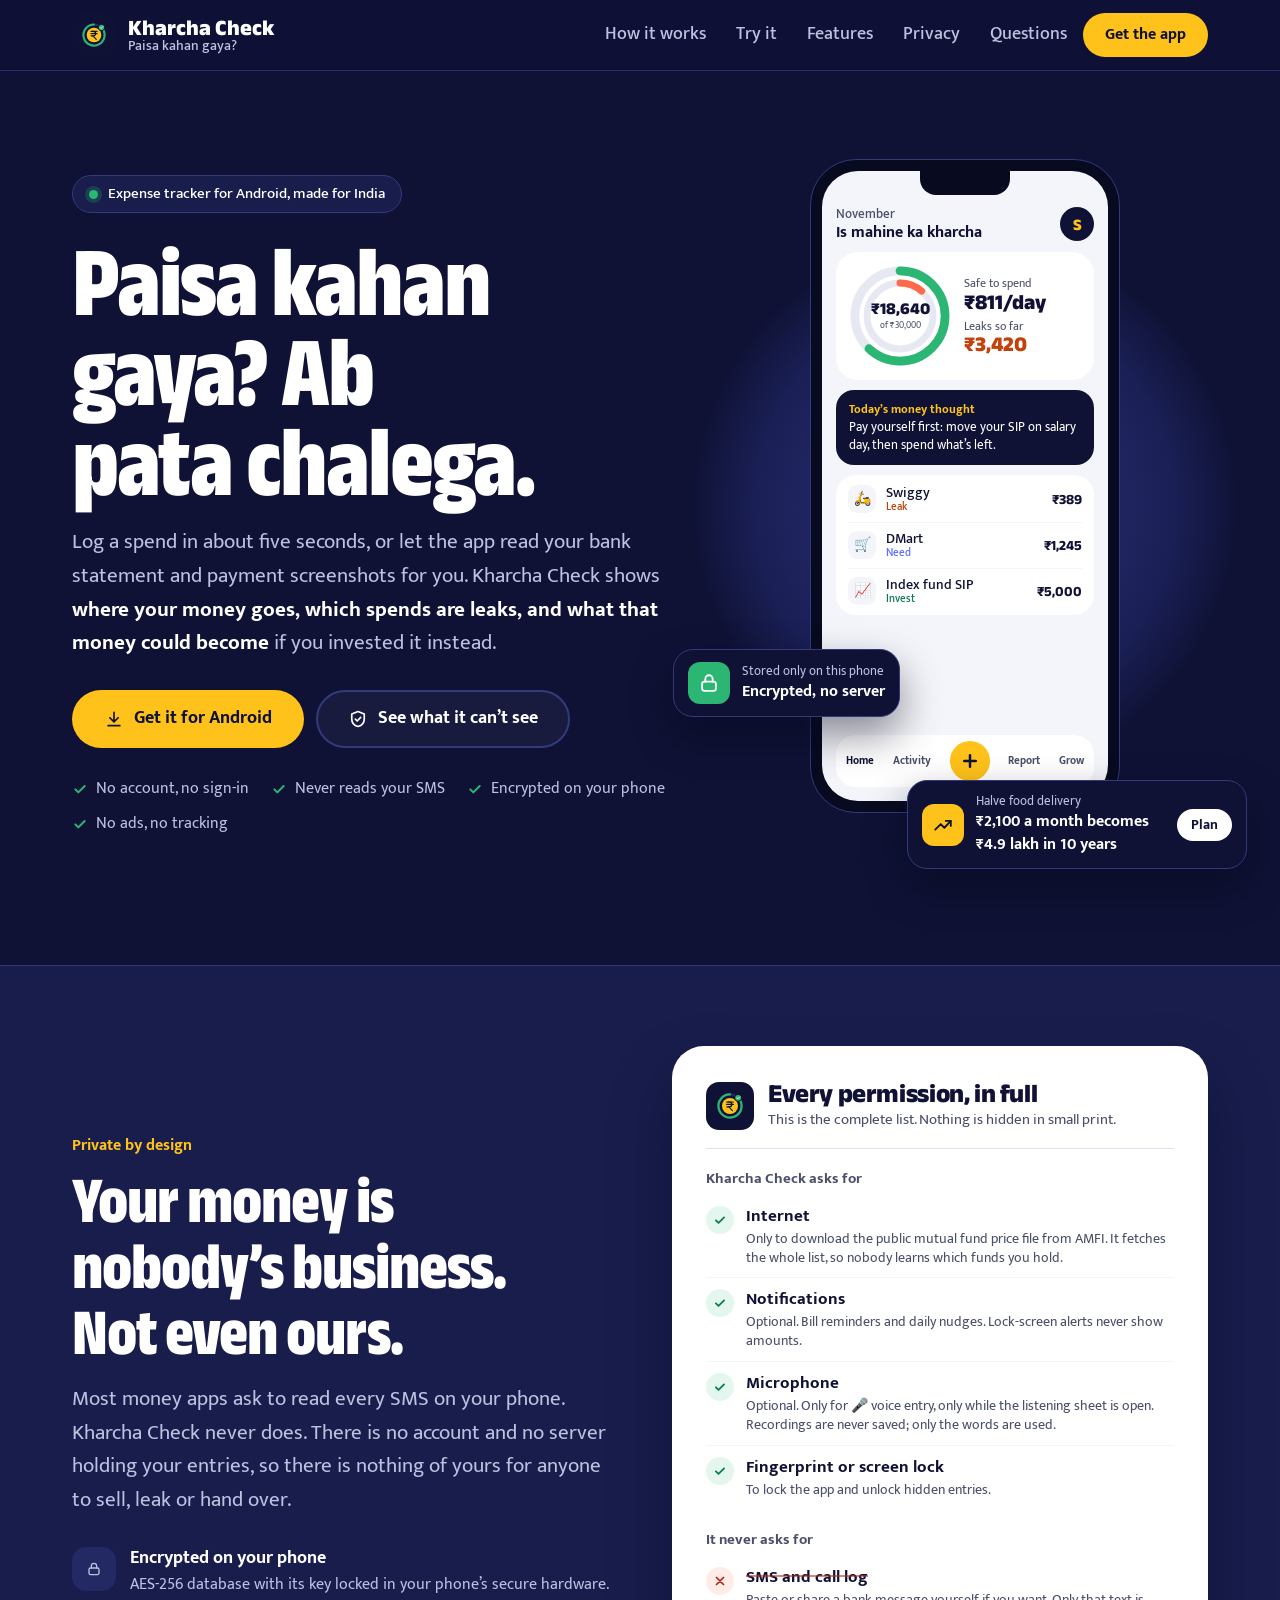
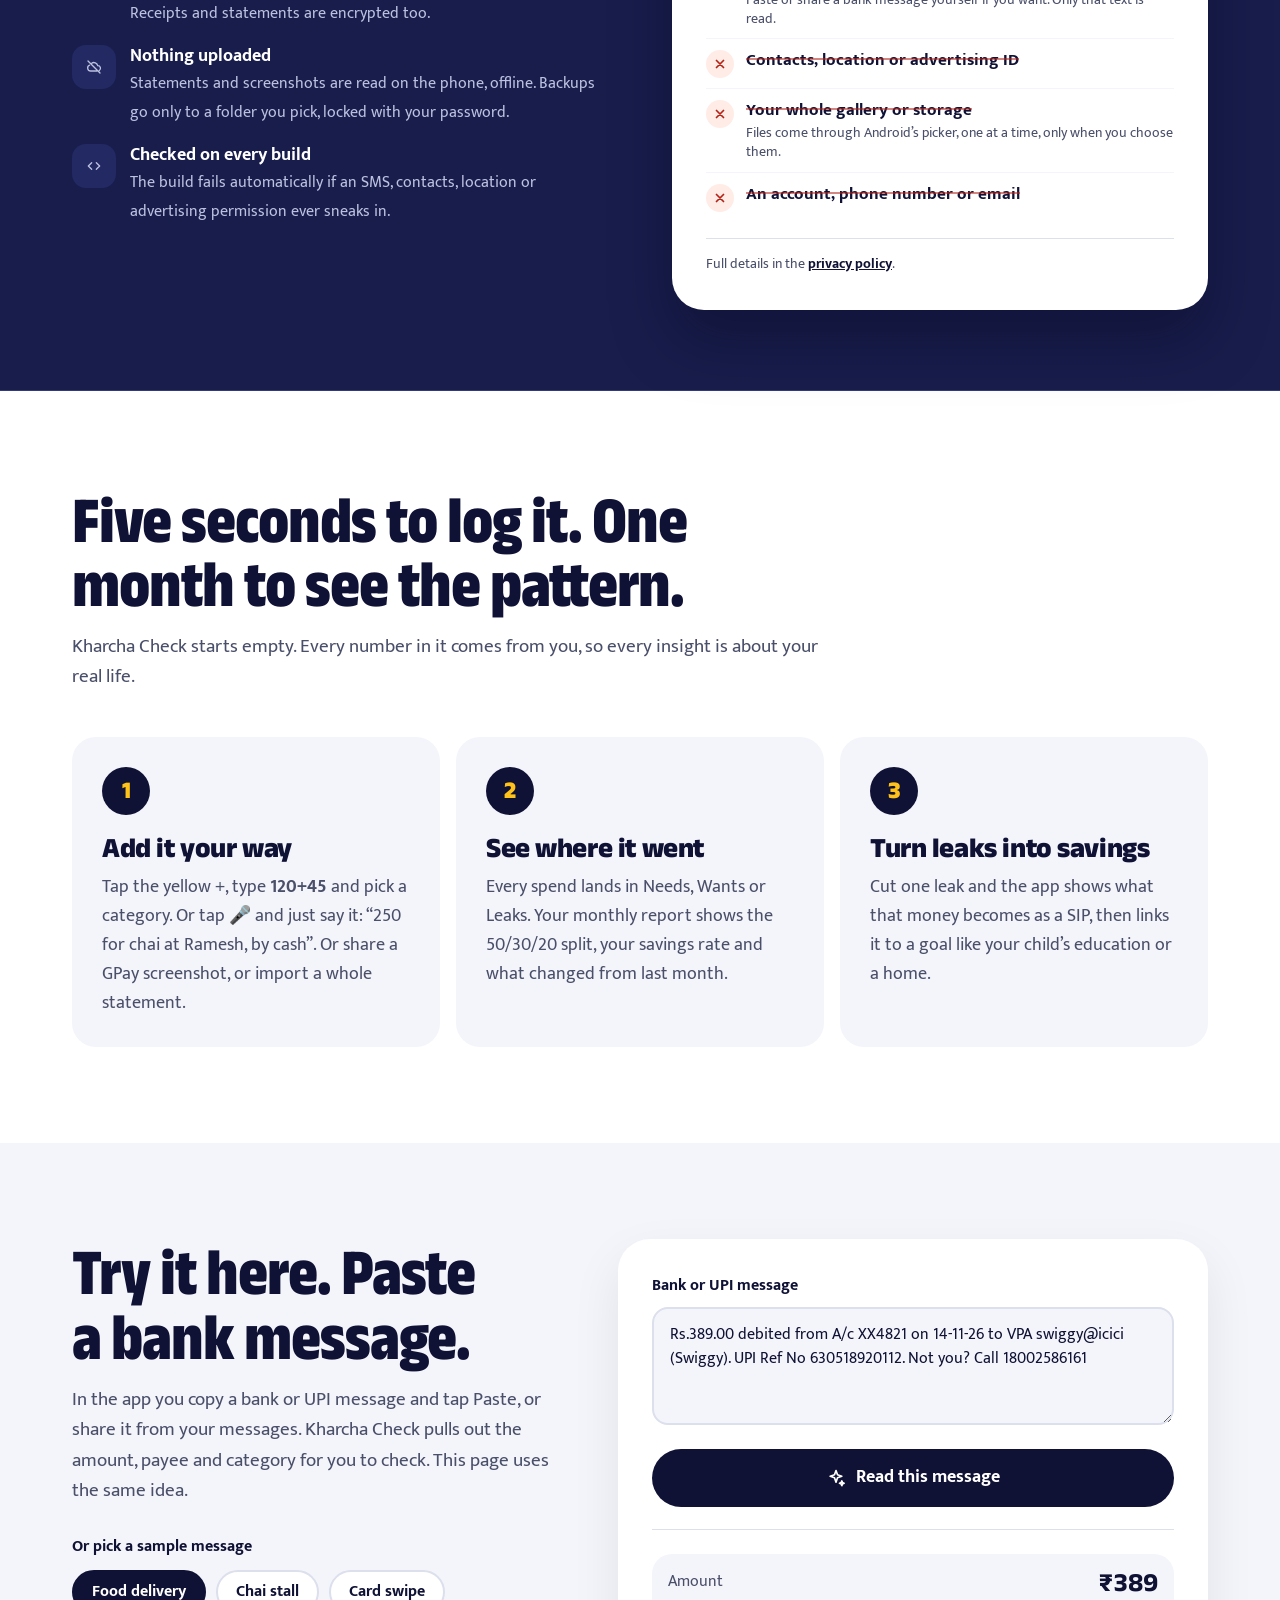
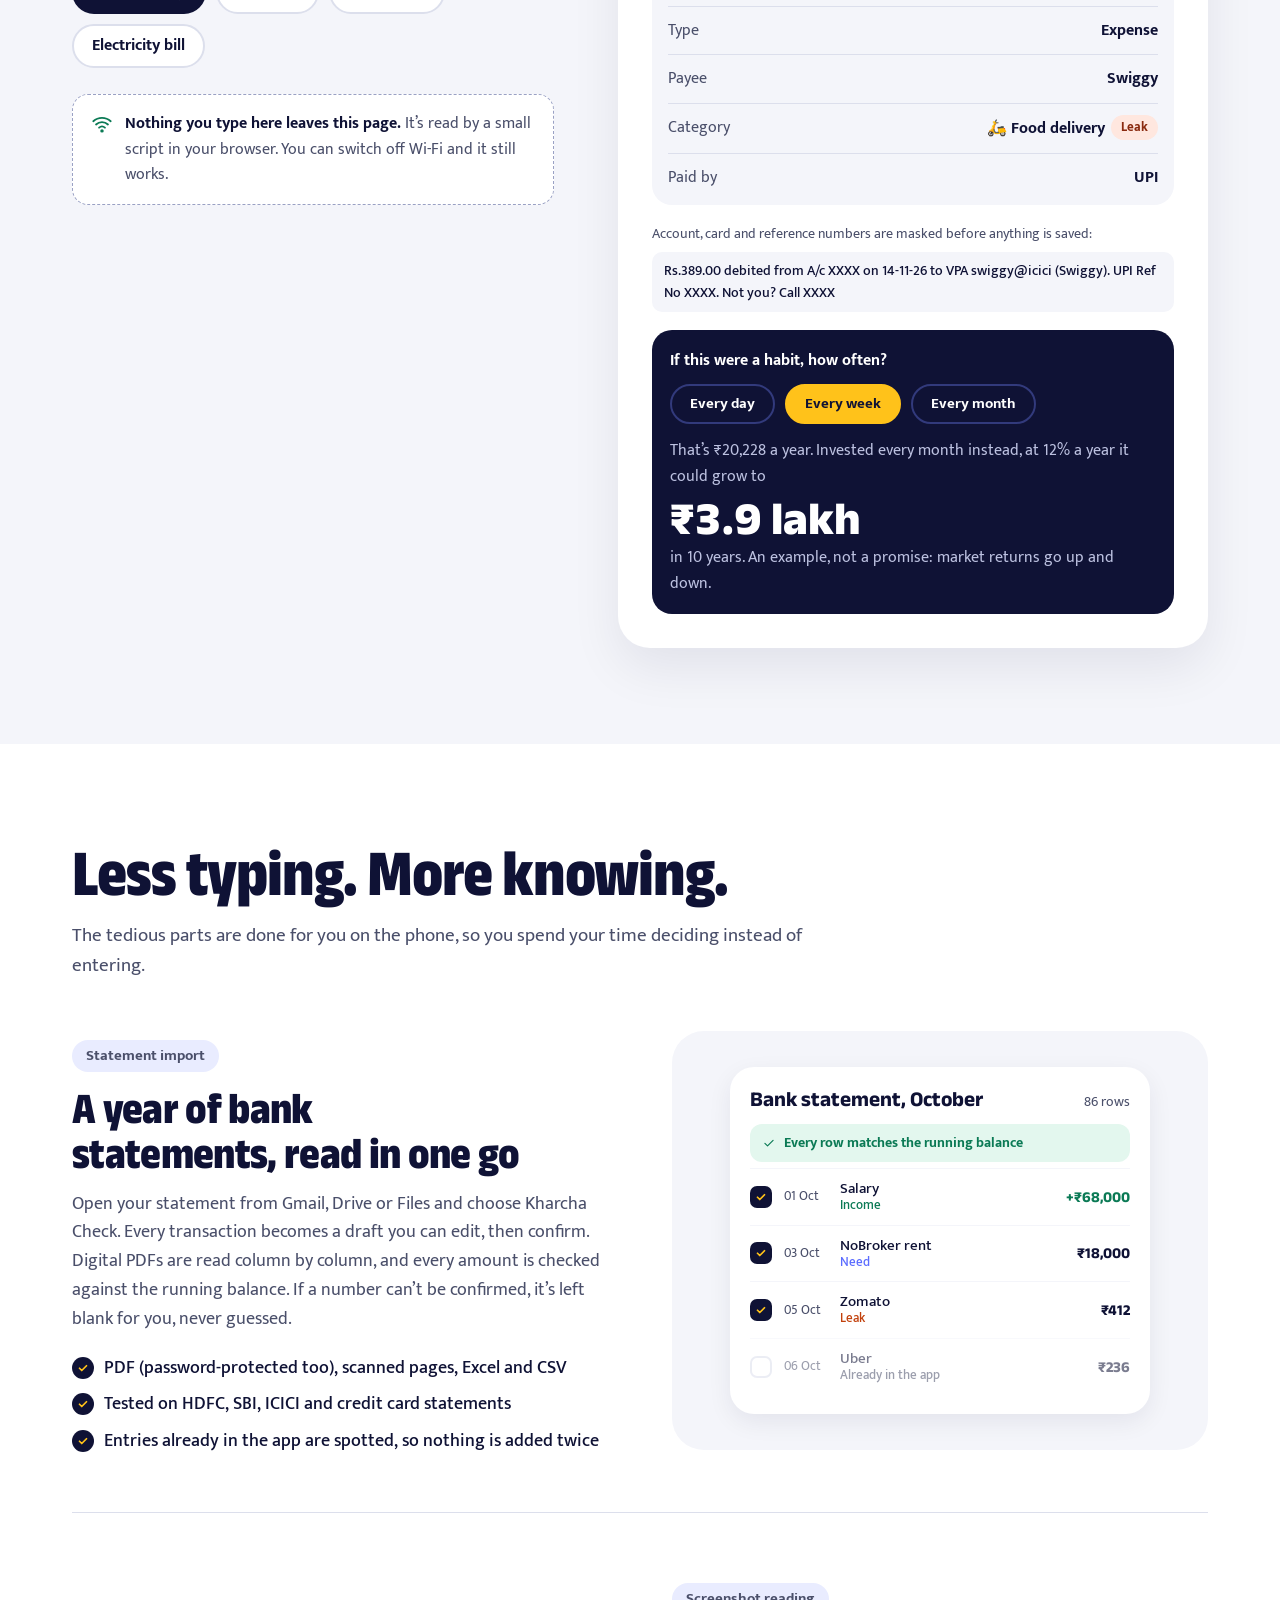
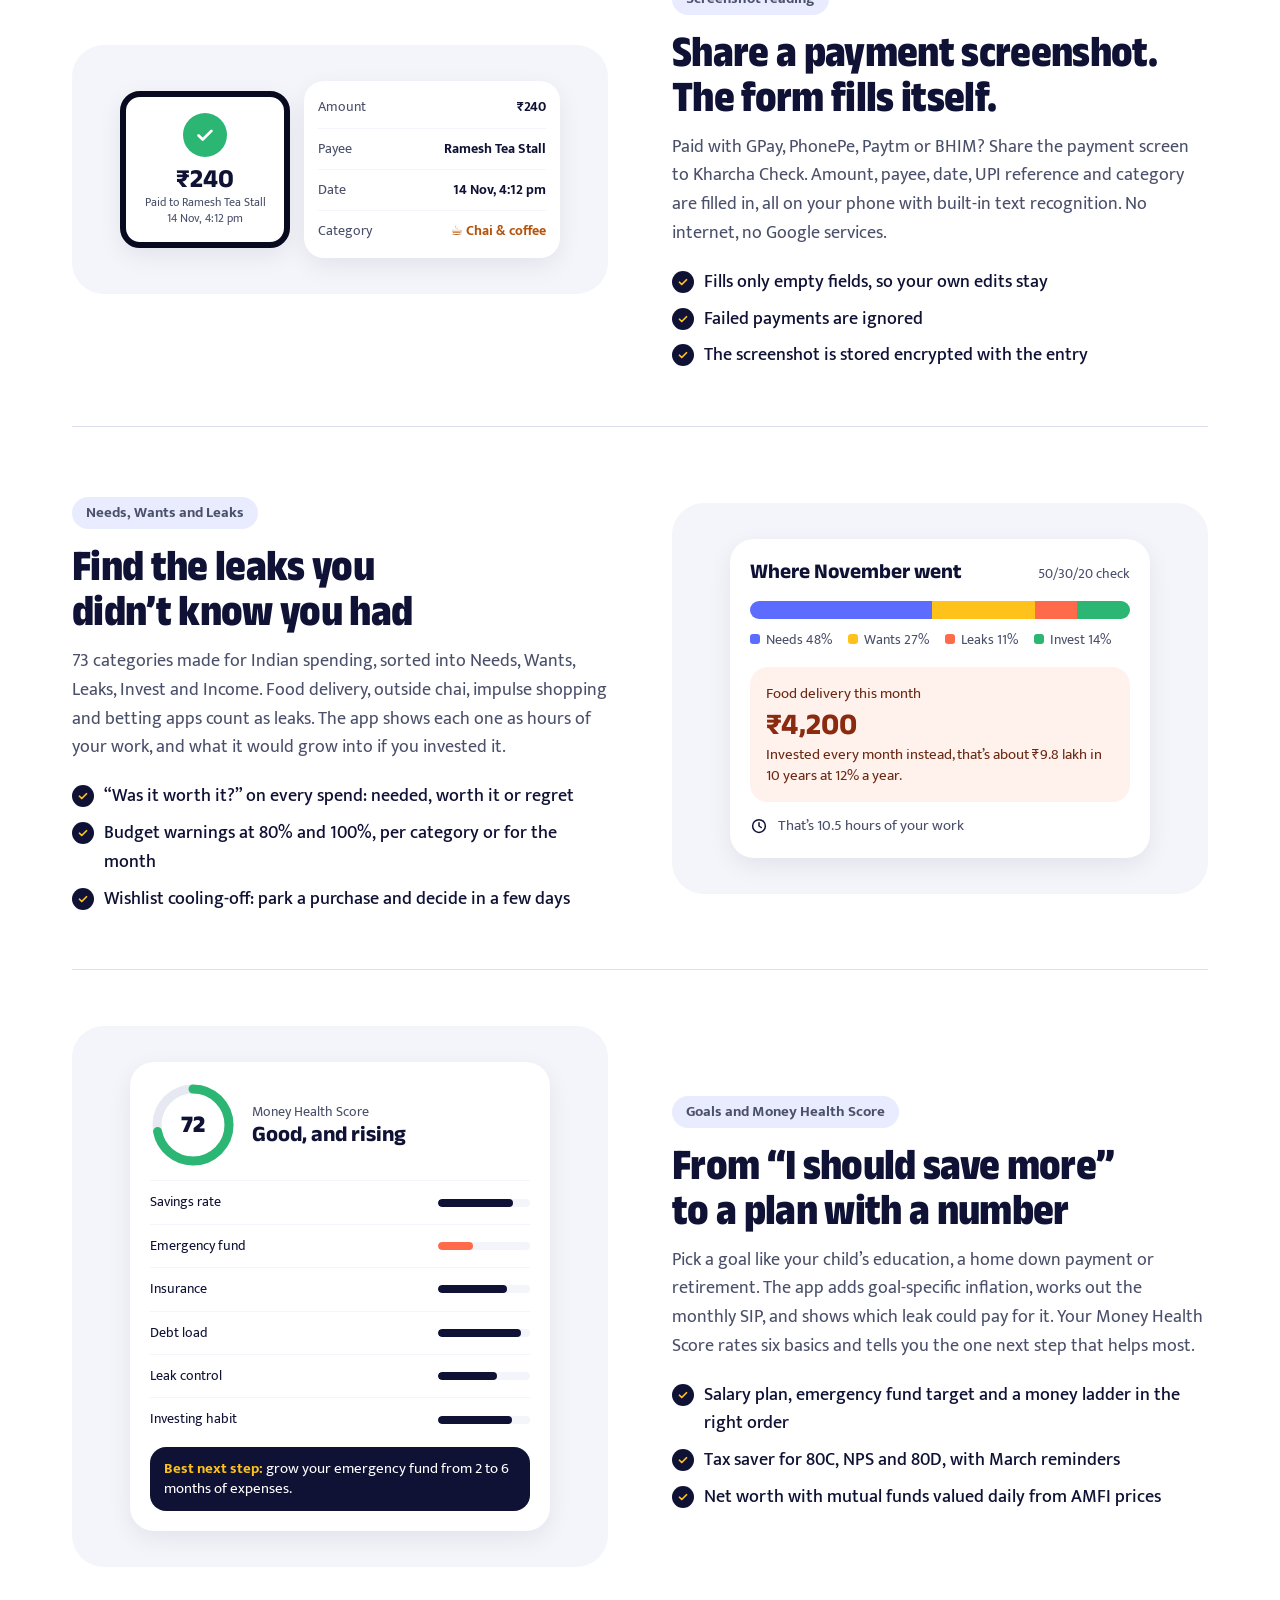
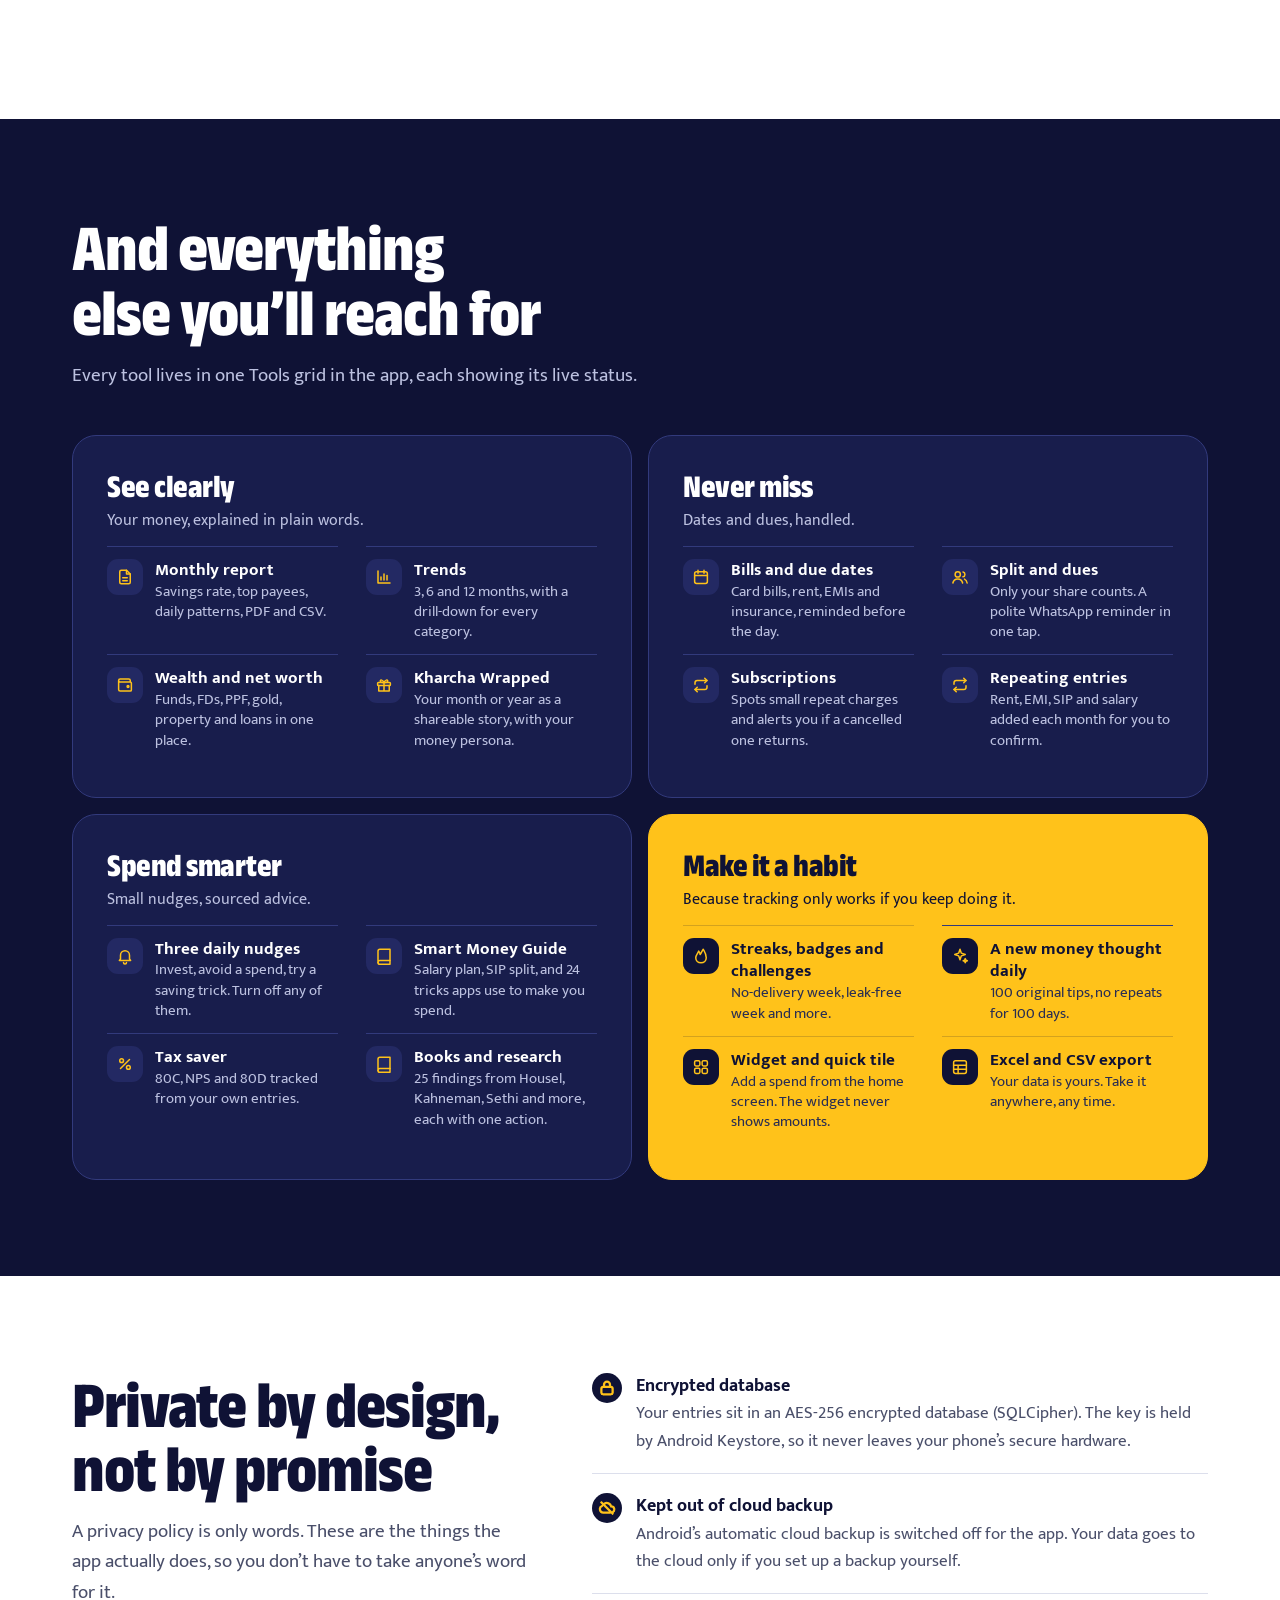
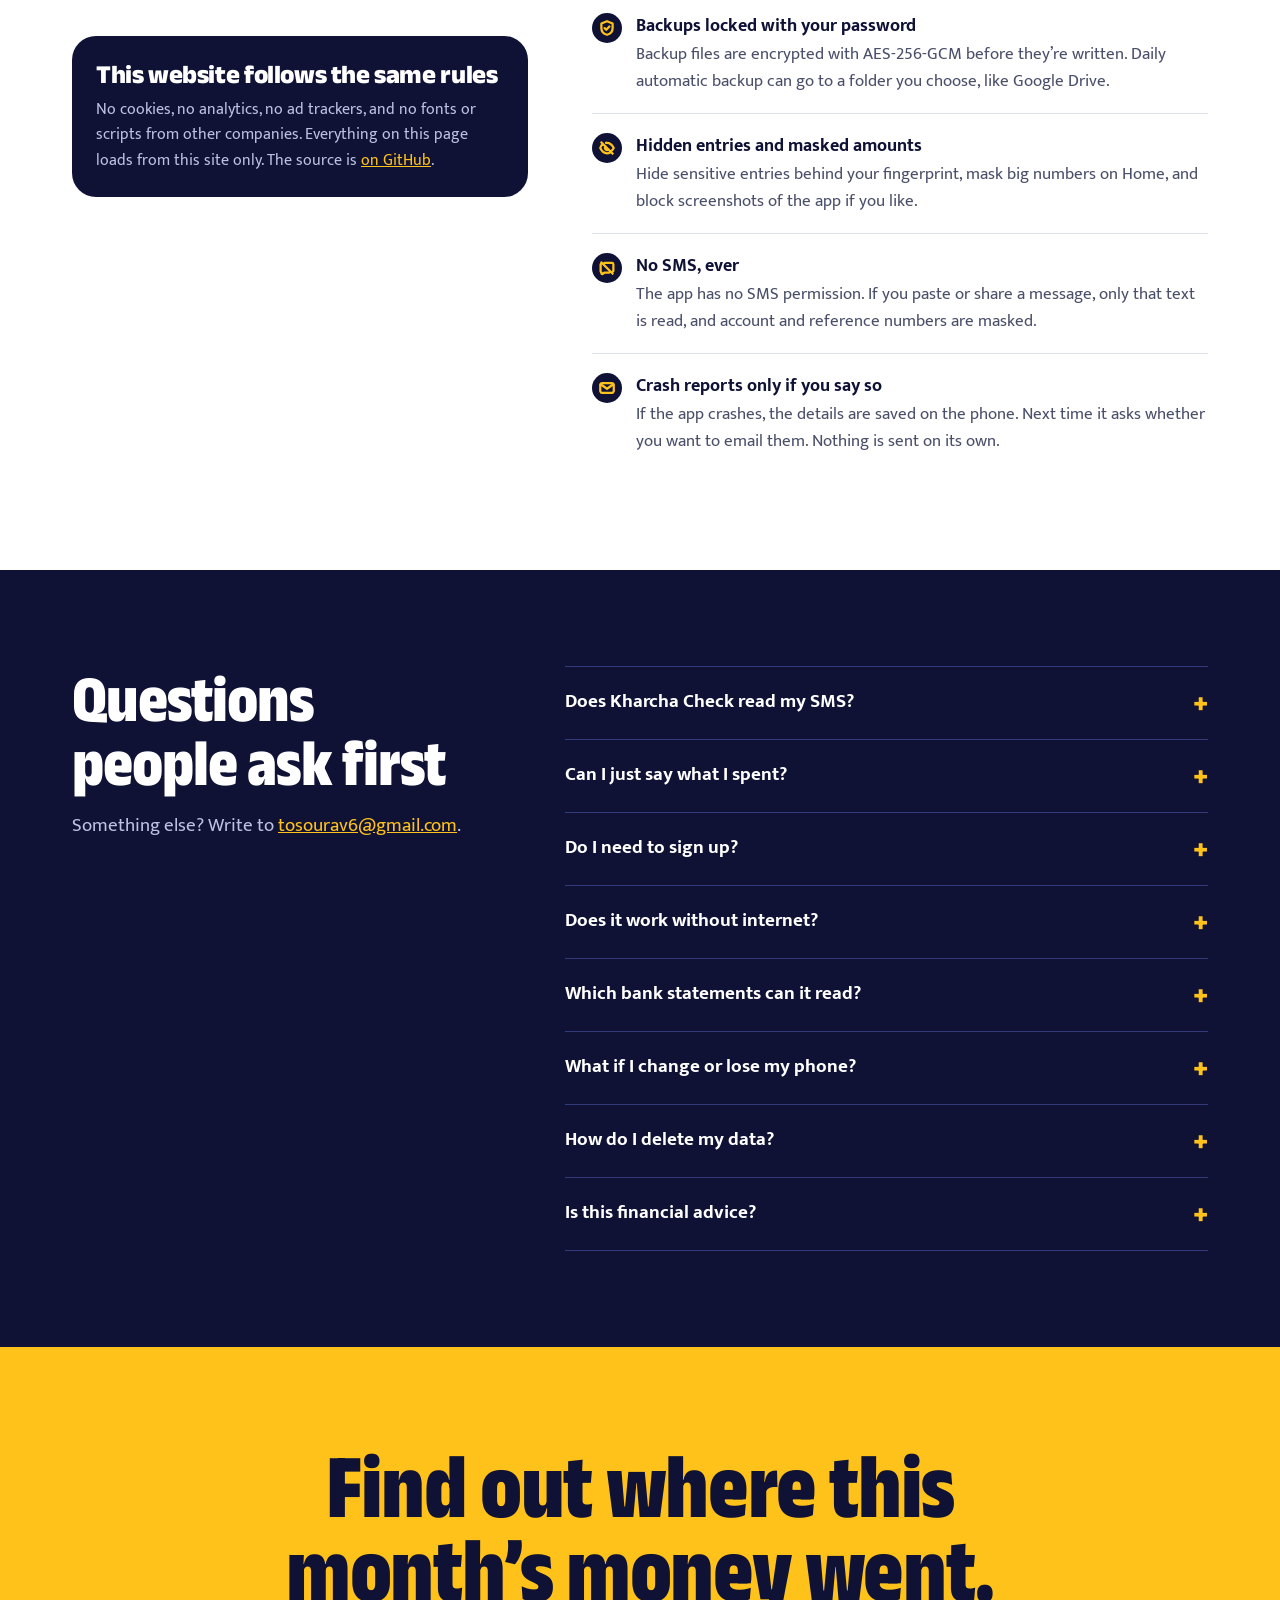
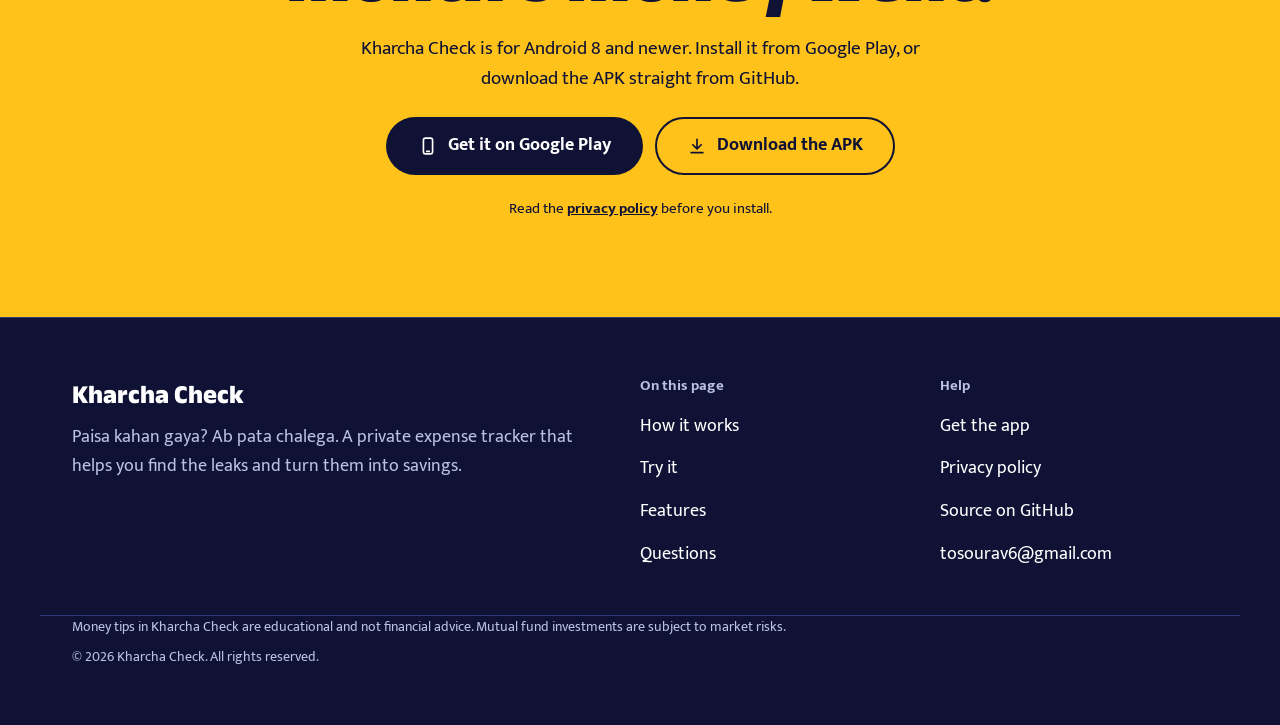
==== commit 71ac3784: "Update Kharcha Check app v9" ====
--- a/docs/index.html
+++ b/docs/index.html
@@ -180,12 +180,12 @@
       <ul>
         <li><span class="lmark lmark-yes"><svg class="ic" aria-hidden="true"><use href="#i-check"/></svg></span><div><b>Internet</b><small>Only to download the public mutual fund price file from AMFI. It fetches the whole list, so nobody learns which funds you hold.</small></div></li>
         <li><span class="lmark lmark-yes"><svg class="ic" aria-hidden="true"><use href="#i-check"/></svg></span><div><b>Notifications <span class="sr-only">(optional)</span></b><small>Optional. Bill reminders and daily nudges. Lock-screen alerts never show amounts.</small></div></li>
+        <li><span class="lmark lmark-yes"><svg class="ic" aria-hidden="true"><use href="#i-check"/></svg></span><div><b>Microphone</b><small>Optional. Only for 🎤 voice entry, only while the listening sheet is open. Recordings are never saved; only the words are used.</small></div></li>
         <li><span class="lmark lmark-yes"><svg class="ic" aria-hidden="true"><use href="#i-check"/></svg></span><div><b>Fingerprint or screen lock</b><small>To lock the app and unlock hidden entries.</small></div></li>
       </ul>
       <h4>It never asks for</h4>
       <ul class="ledger-no">
         <li><span class="lmark lmark-no"><svg class="ic" aria-hidden="true"><use href="#i-x"/></svg></span><div><b>SMS and call log</b><small>Paste or share a bank message yourself if you want. Only that text is read.</small></div></li>
-        <li><span class="lmark lmark-no"><svg class="ic" aria-hidden="true"><use href="#i-x"/></svg></span><div><b>Microphone</b><small>The 🎤 buttons use your phone’s own voice typing screen. The app gets only the words, never audio.</small></div></li>
         <li><span class="lmark lmark-no"><svg class="ic" aria-hidden="true"><use href="#i-x"/></svg></span><div><b>Contacts, location or advertising ID</b></div></li>
         <li><span class="lmark lmark-no"><svg class="ic" aria-hidden="true"><use href="#i-x"/></svg></span><div><b>Your whole gallery or storage</b><small>Files come through Android’s picker, one at a time, only when you choose them.</small></div></li>
         <li><span class="lmark lmark-no"><svg class="ic" aria-hidden="true"><use href="#i-x"/></svg></span><div><b>An account, phone number or email</b></div></li>
@@ -461,7 +461,7 @@
       </details>
       <details>
         <summary>Can I just say what I spent?</summary>
-        <p>Yes. Tap 🎤 Speak on Home, or the mic in any name or note box, and say something like “450 for lunch with team at Paradise yesterday”. The amount, category, payee, note and date are filled in for you to check. It uses your phone’s own voice typing, so Kharcha Check needs no microphone permission and never hears audio.</p>
+        <p>Yes. Tap 🎤 Speak on Home, or the mic in any name or note box, and say something like “450 for lunch with team at Paradise yesterday”. The amount, category, payee, note and date are filled in for you to check. The first time, the app asks for the microphone, used only while the listening sheet is open. Recordings are never saved, only the words.</p>
       </details>
       <details>
         <summary>Do I need to sign up?</summary>
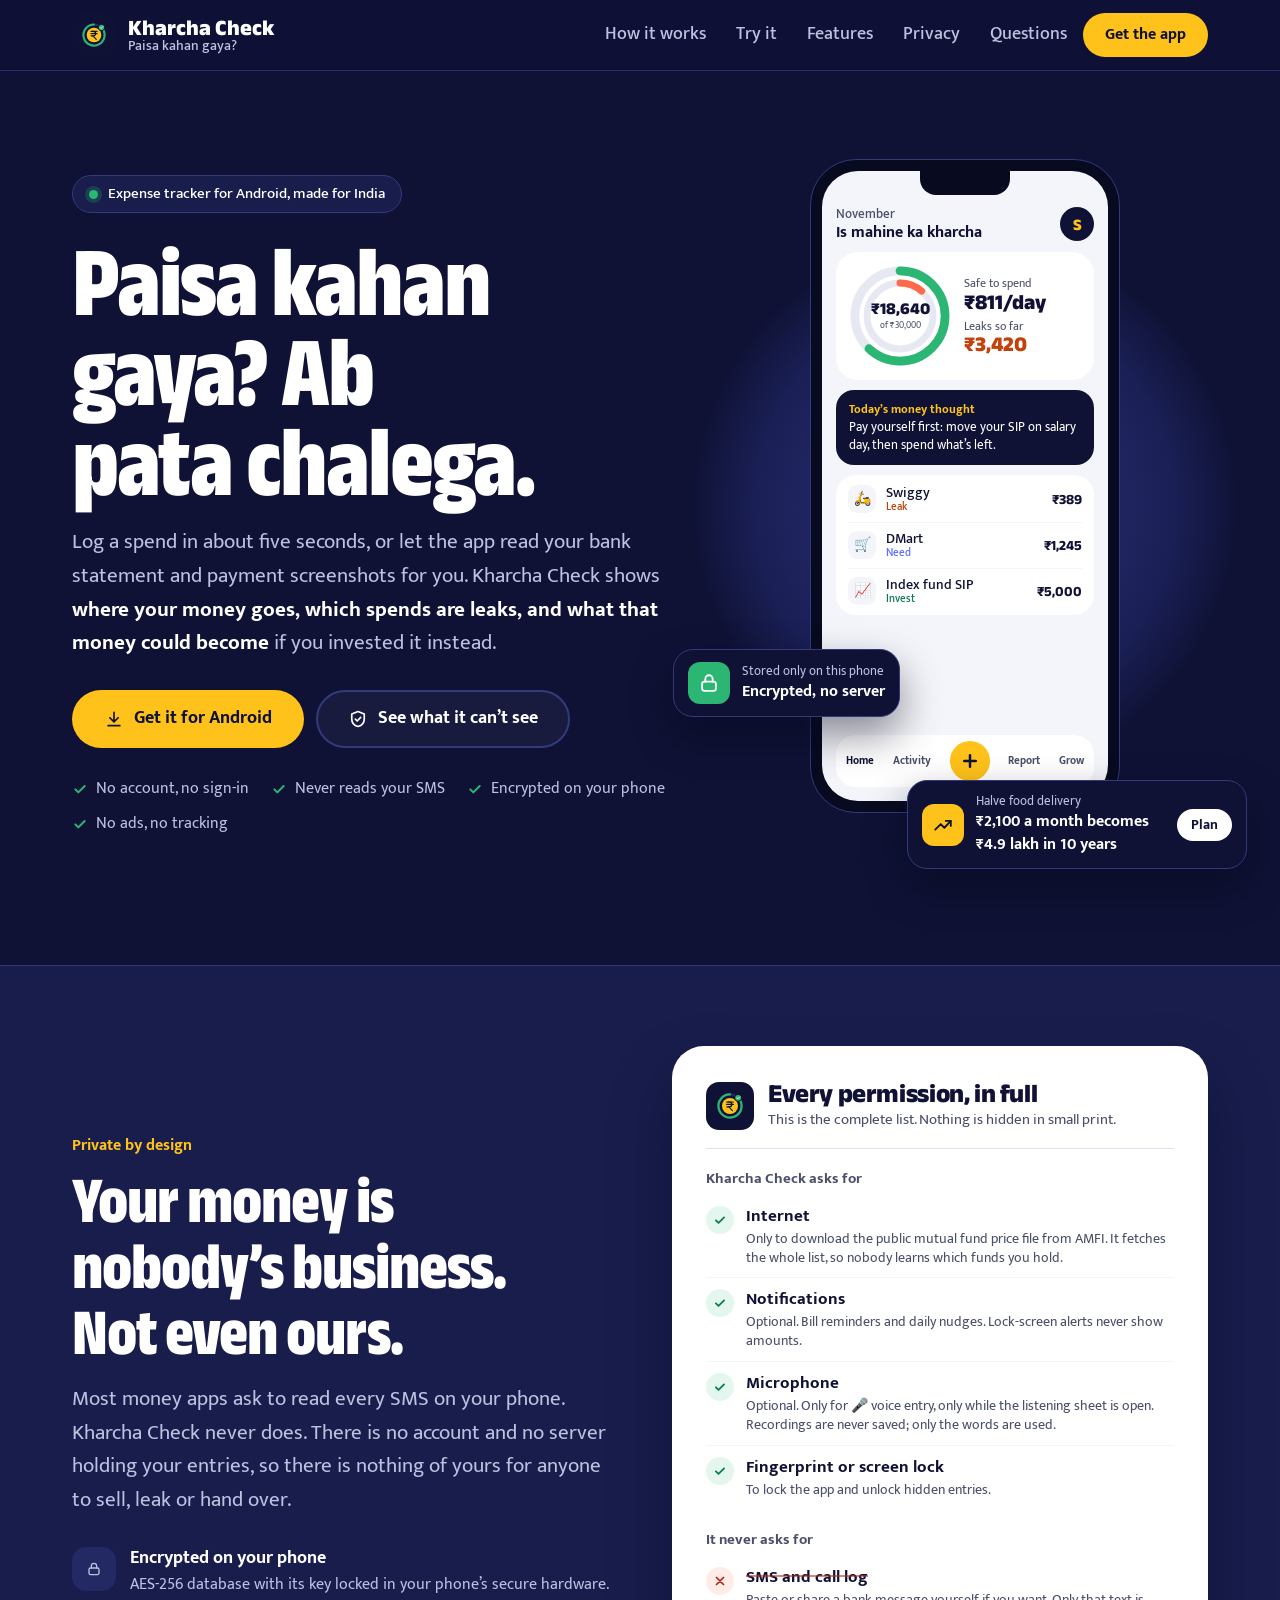
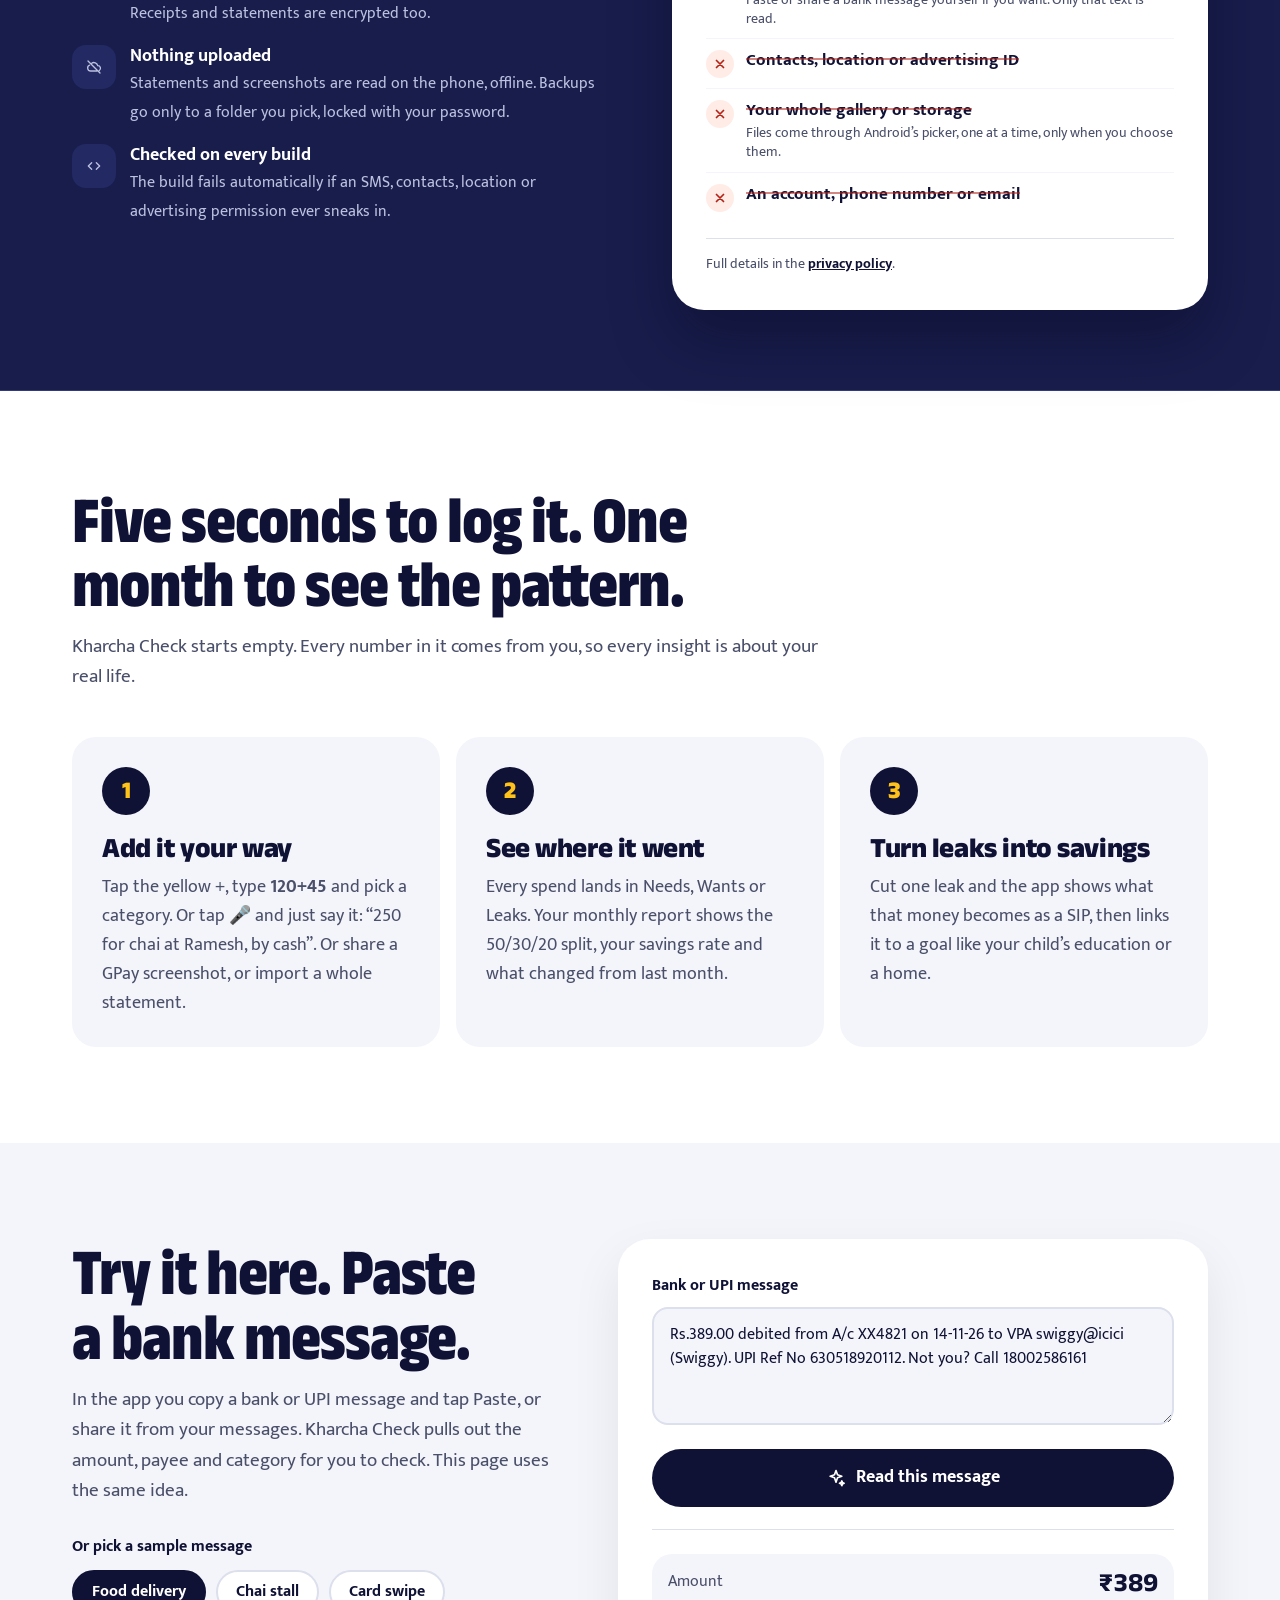
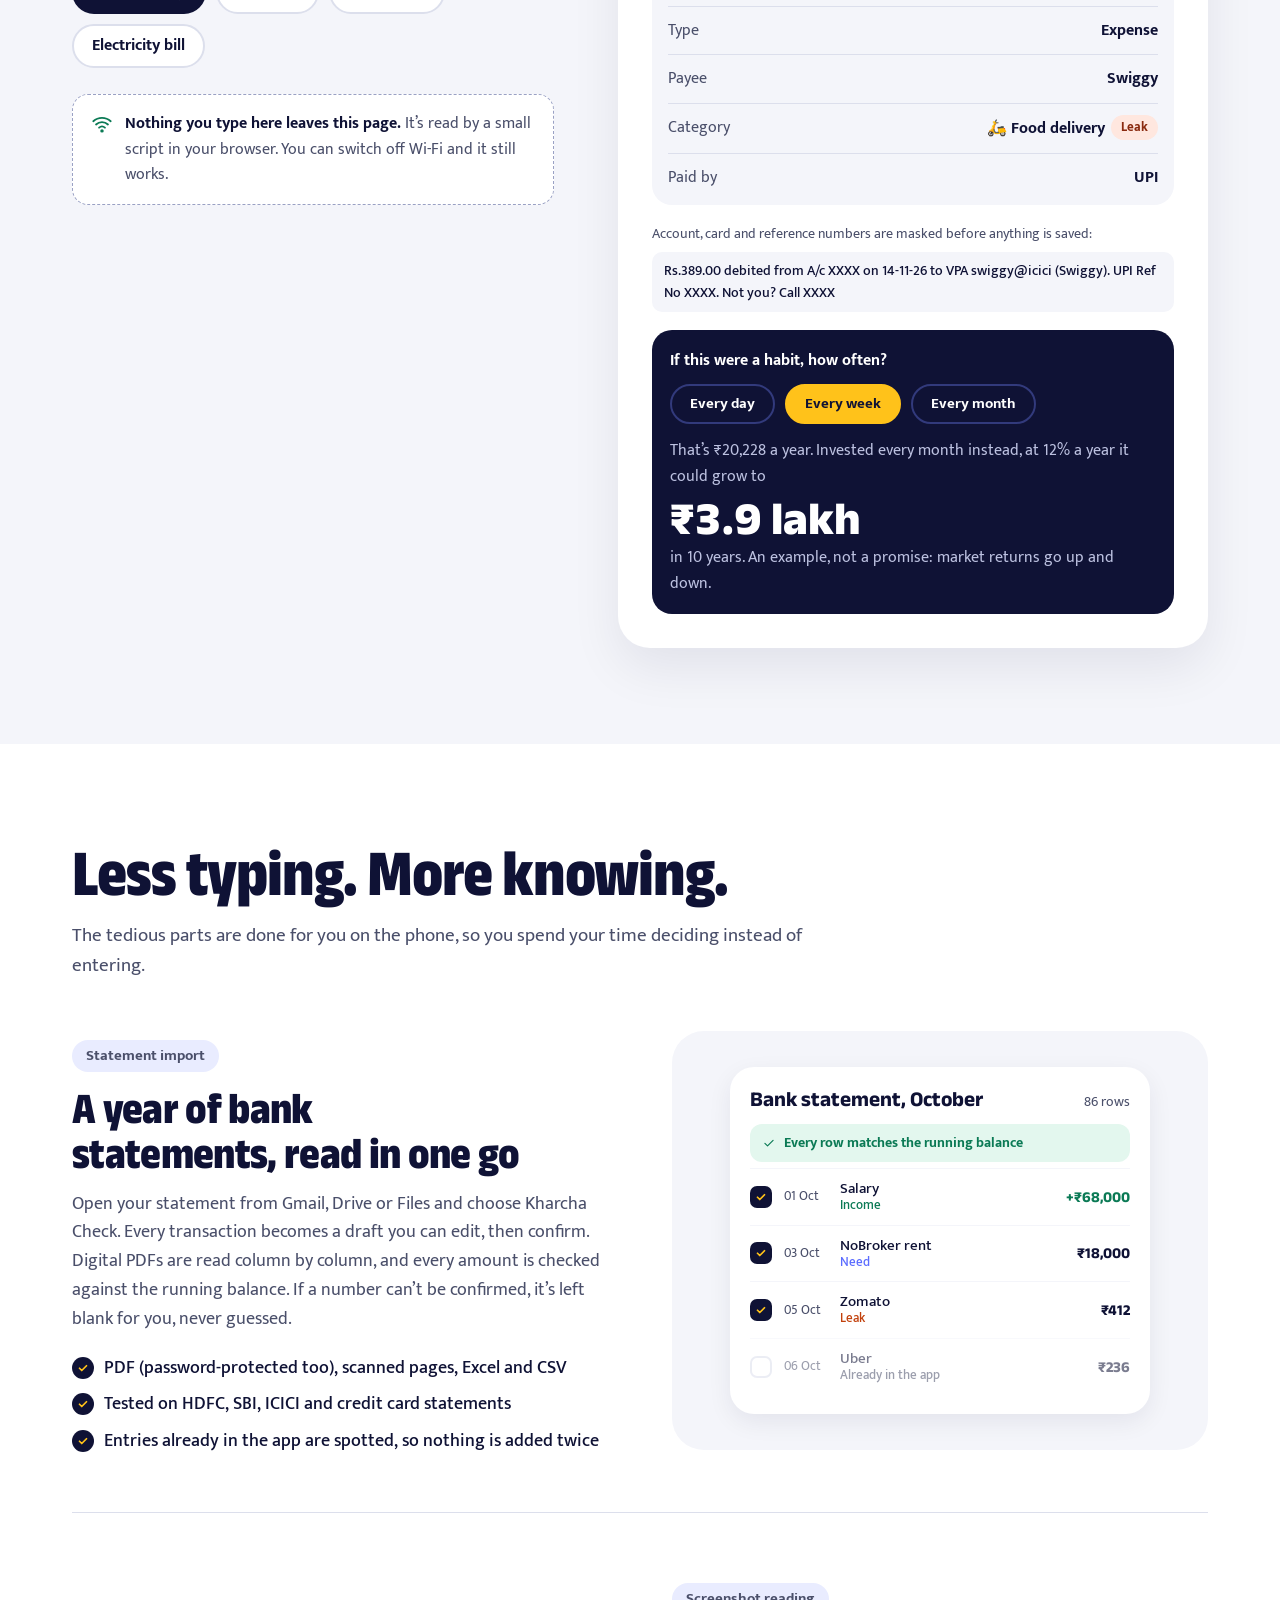
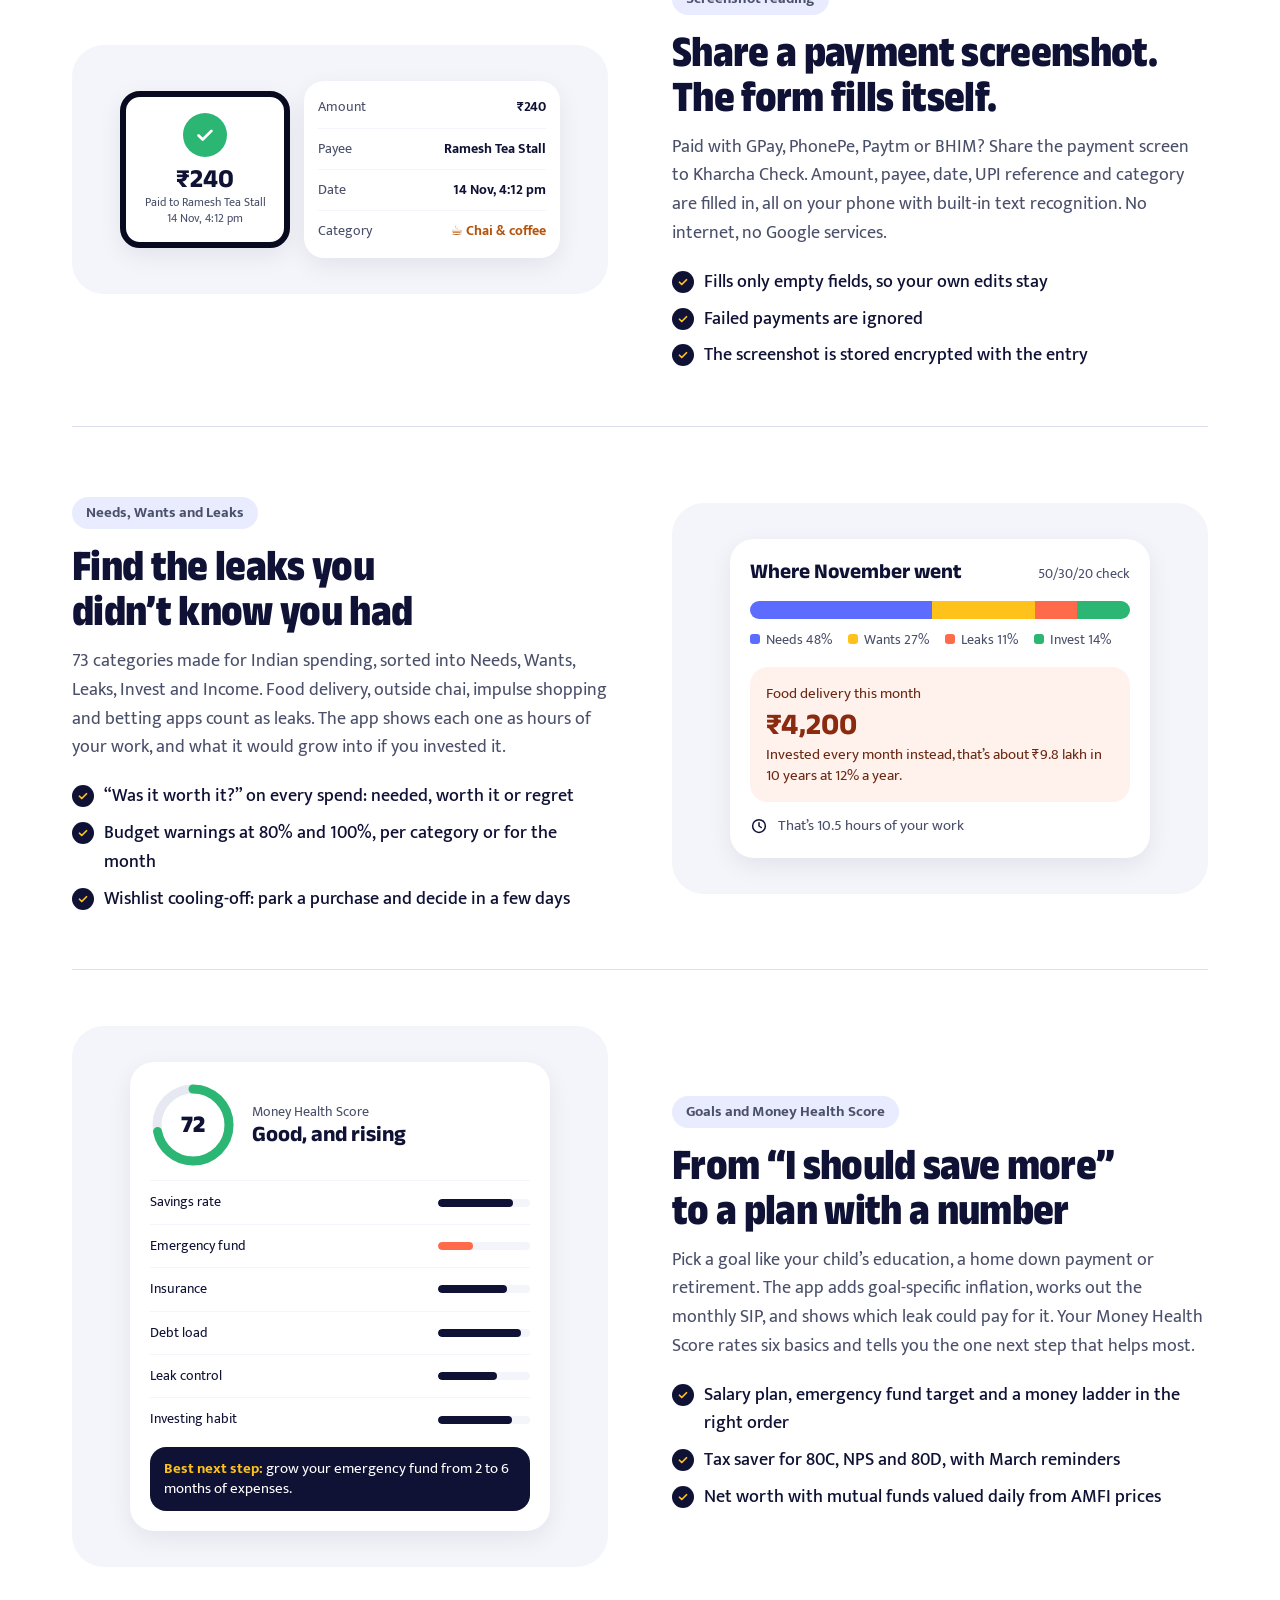
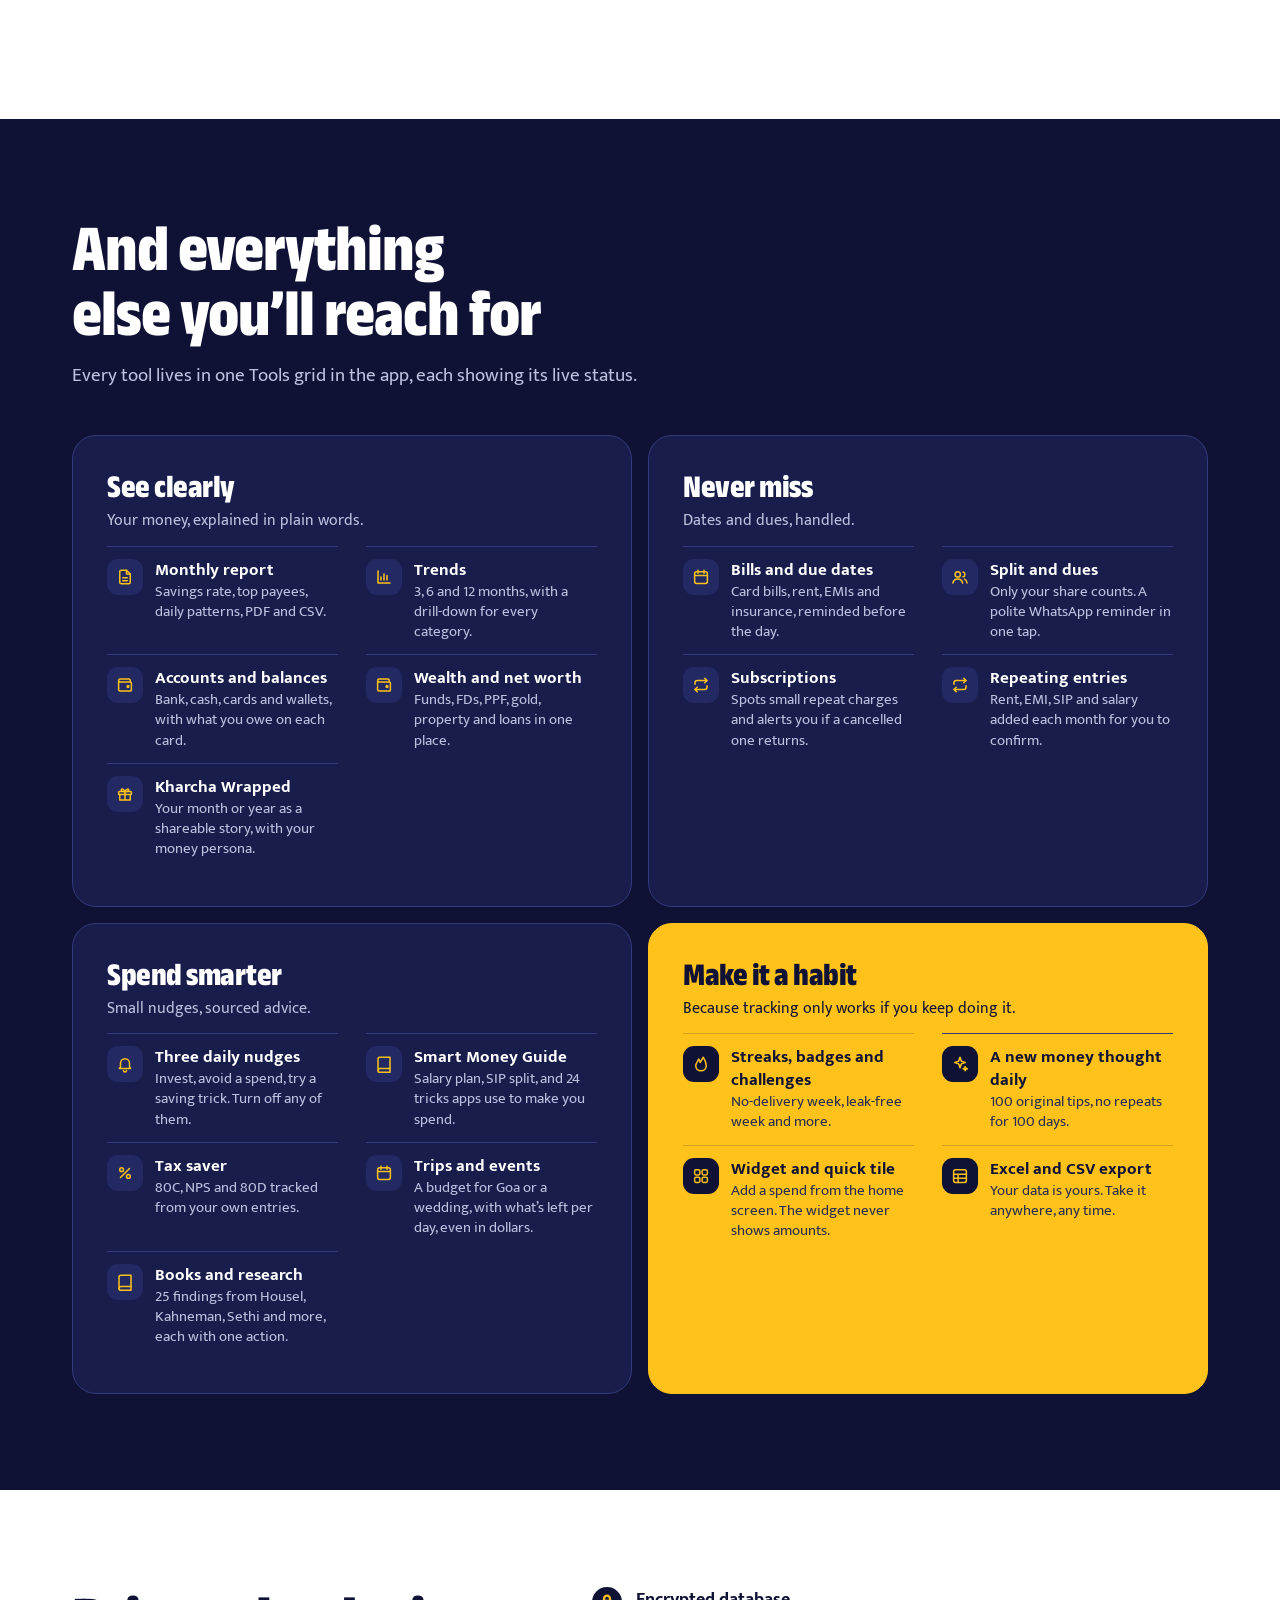
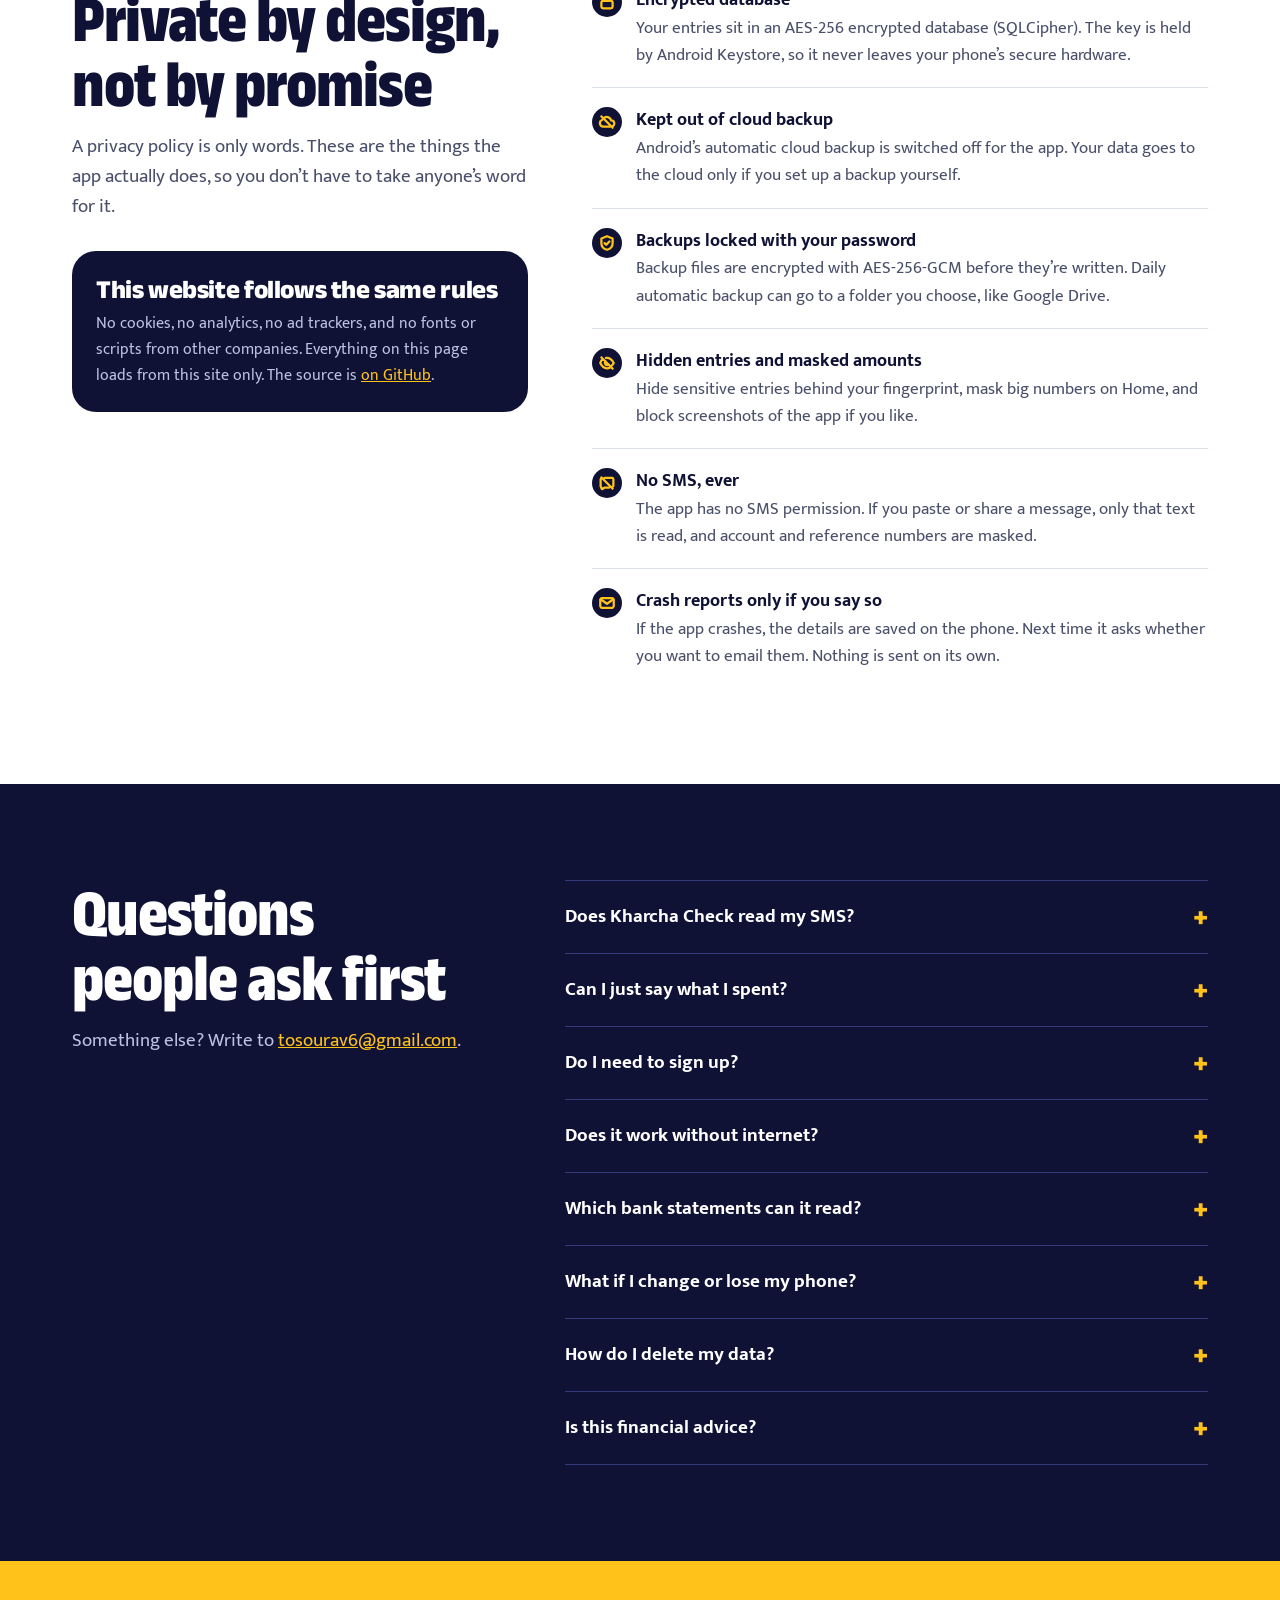
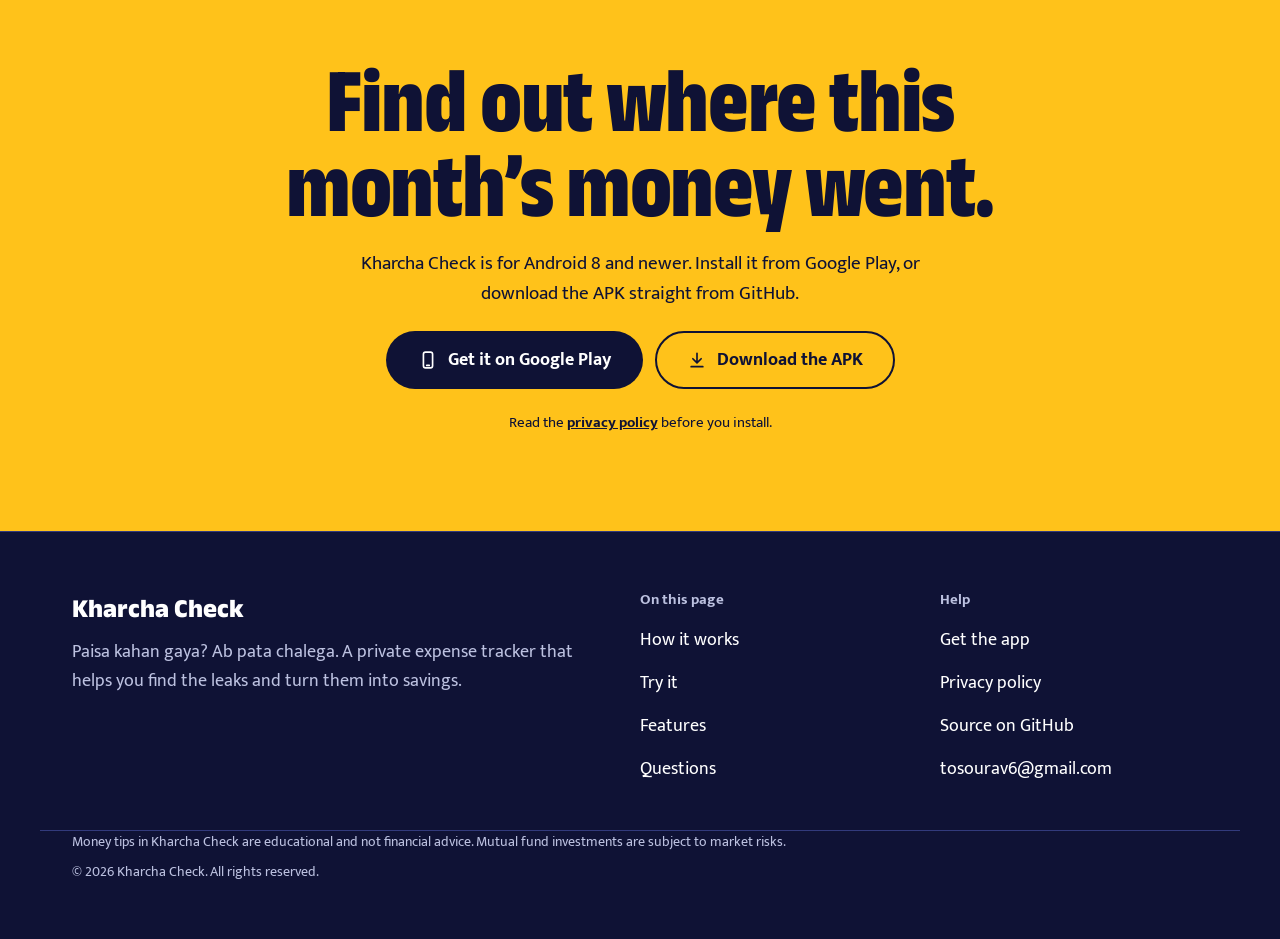
==== commit 7f9dd406: "Update Kharcha Check app v11" ====
--- a/docs/index.html
+++ b/docs/index.html
@@ -389,6 +389,7 @@
         <ul class="flist">
           <li><span class="fi"><svg class="ic" aria-hidden="true"><use href="#i-file"/></svg></span><div><b>Monthly report</b><span>Savings rate, top payees, daily patterns, PDF and CSV.</span></div></li>
           <li><span class="fi"><svg class="ic" aria-hidden="true"><use href="#i-chart"/></svg></span><div><b>Trends</b><span>3, 6 and 12 months, with a drill-down for every category.</span></div></li>
+          <li><span class="fi"><svg class="ic" aria-hidden="true"><use href="#i-wallet"/></svg></span><div><b>Accounts and balances</b><span>Bank, cash, cards and wallets, with what you owe on each card.</span></div></li>
           <li><span class="fi"><svg class="ic" aria-hidden="true"><use href="#i-wallet"/></svg></span><div><b>Wealth and net worth</b><span>Funds, FDs, PPF, gold, property and loans in one place.</span></div></li>
           <li><span class="fi"><svg class="ic" aria-hidden="true"><use href="#i-gift"/></svg></span><div><b>Kharcha Wrapped</b><span>Your month or year as a shareable story, with your money persona.</span></div></li>
         </ul>
@@ -410,6 +411,7 @@
           <li><span class="fi"><svg class="ic" aria-hidden="true"><use href="#i-bell"/></svg></span><div><b>Three daily nudges</b><span>Invest, avoid a spend, try a saving trick. Turn off any of them.</span></div></li>
           <li><span class="fi"><svg class="ic" aria-hidden="true"><use href="#i-book"/></svg></span><div><b>Smart Money Guide</b><span>Salary plan, SIP split, and 24 tricks apps use to make you spend.</span></div></li>
           <li><span class="fi"><svg class="ic" aria-hidden="true"><use href="#i-tax"/></svg></span><div><b>Tax saver</b><span>80C, NPS and 80D tracked from your own entries.</span></div></li>
+          <li><span class="fi"><svg class="ic" aria-hidden="true"><use href="#i-calendar"/></svg></span><div><b>Trips and events</b><span>A budget for Goa or a wedding, with what’s left per day, even in dollars.</span></div></li>
           <li><span class="fi"><svg class="ic" aria-hidden="true"><use href="#i-book"/></svg></span><div><b>Books and research</b><span>25 findings from Housel, Kahneman, Sethi and more, each with one action.</span></div></li>
         </ul>
       </div>
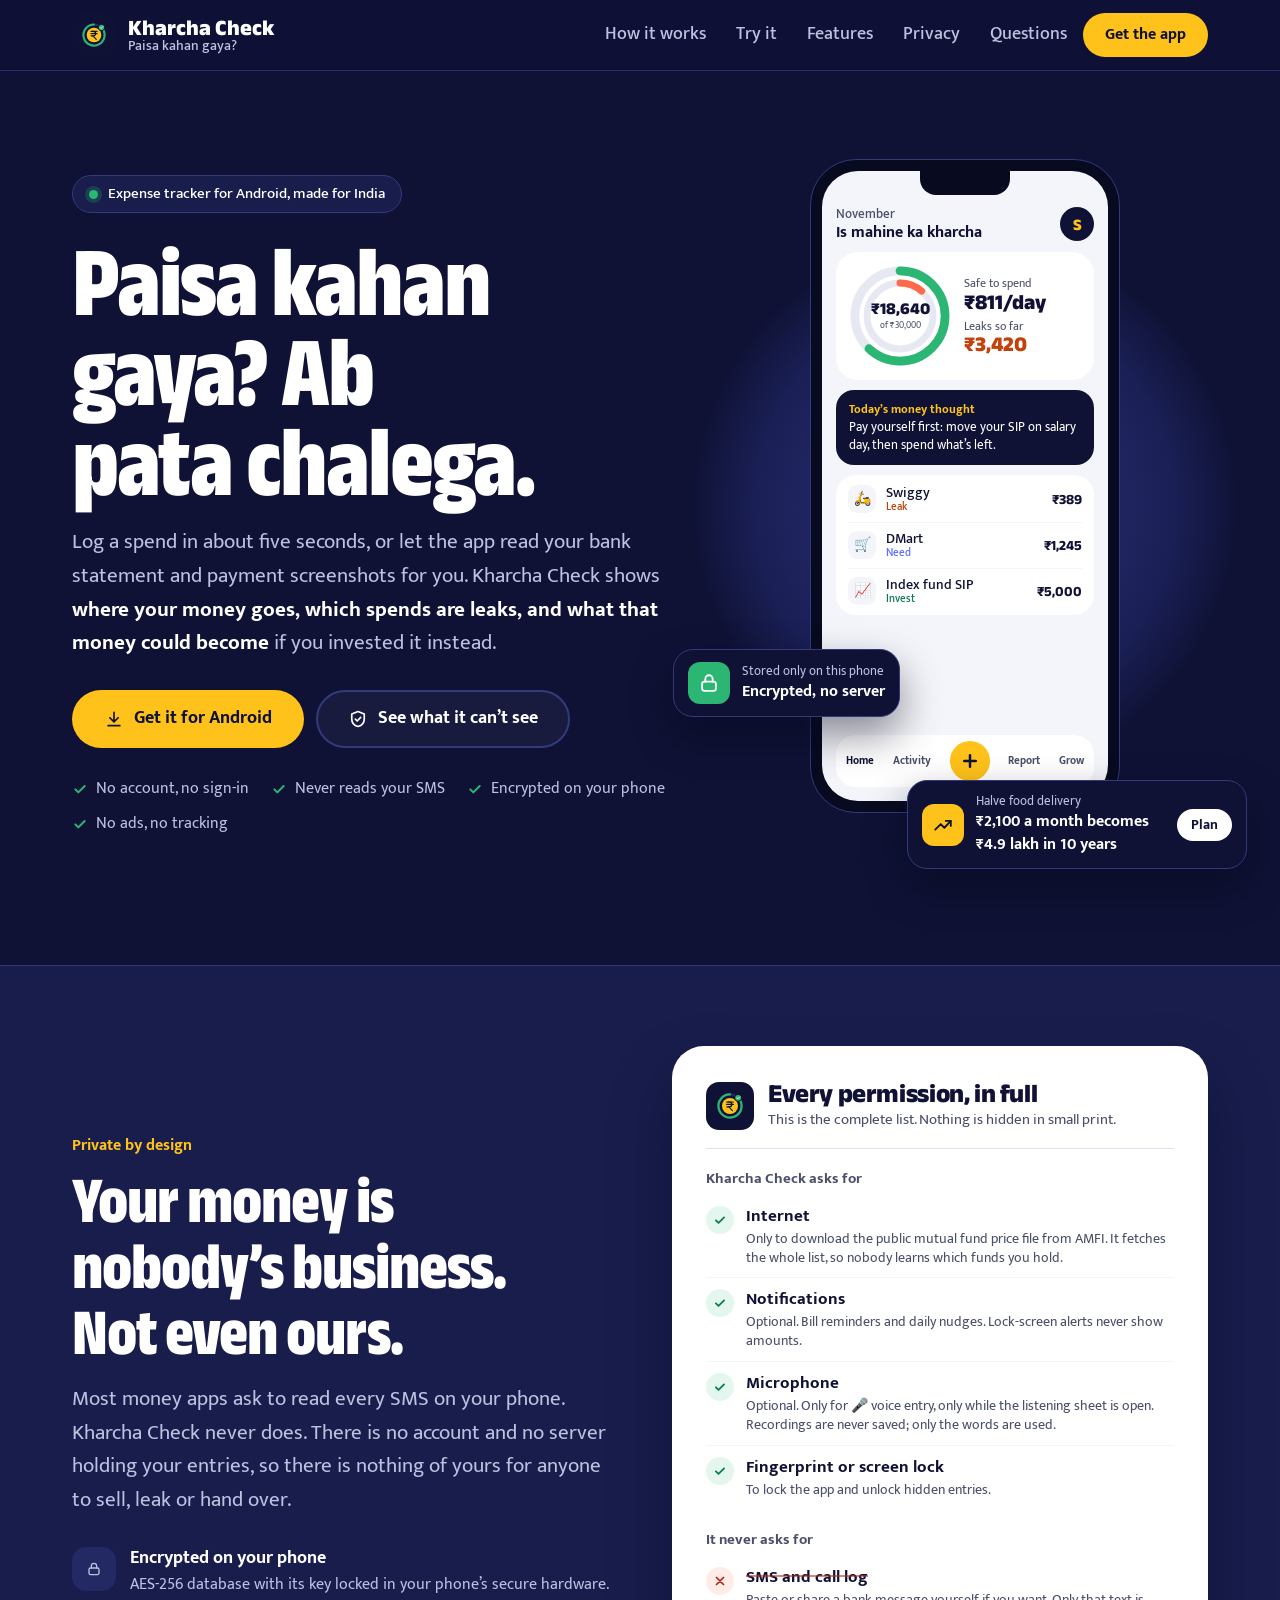
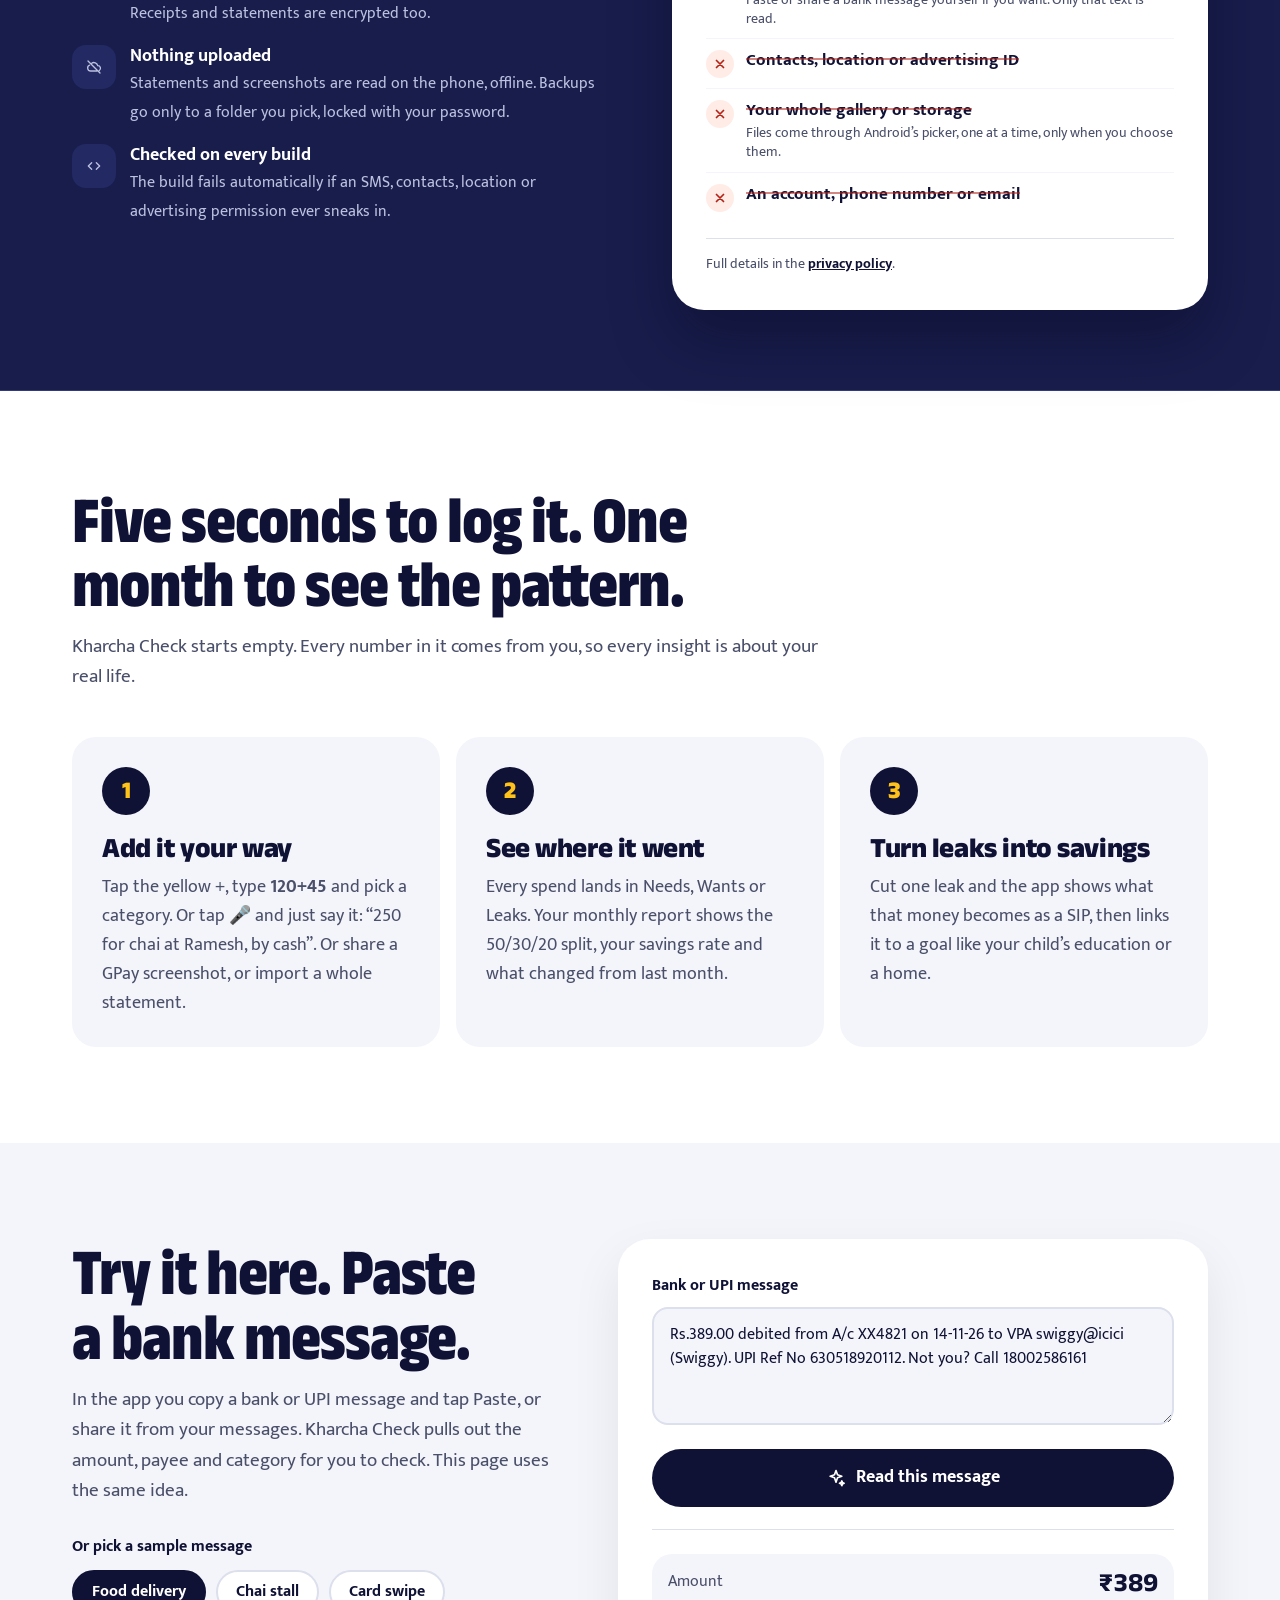
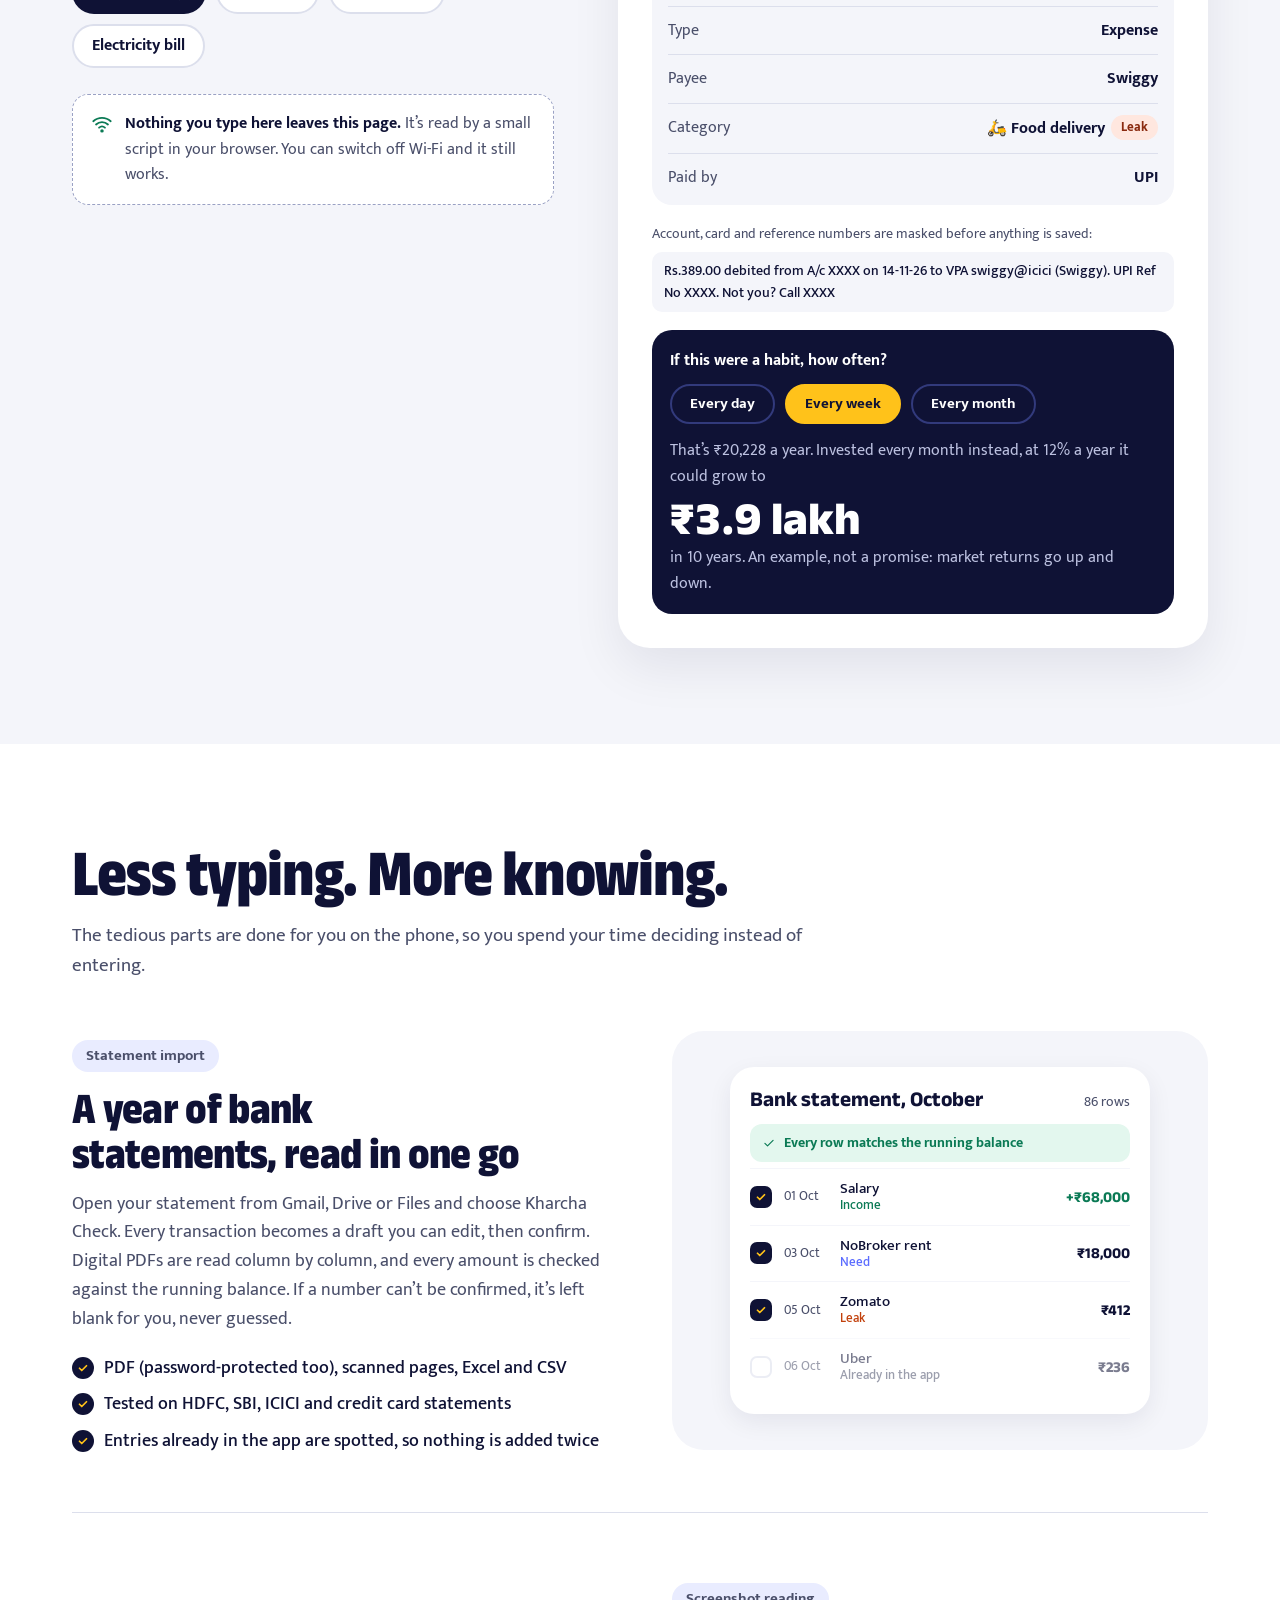
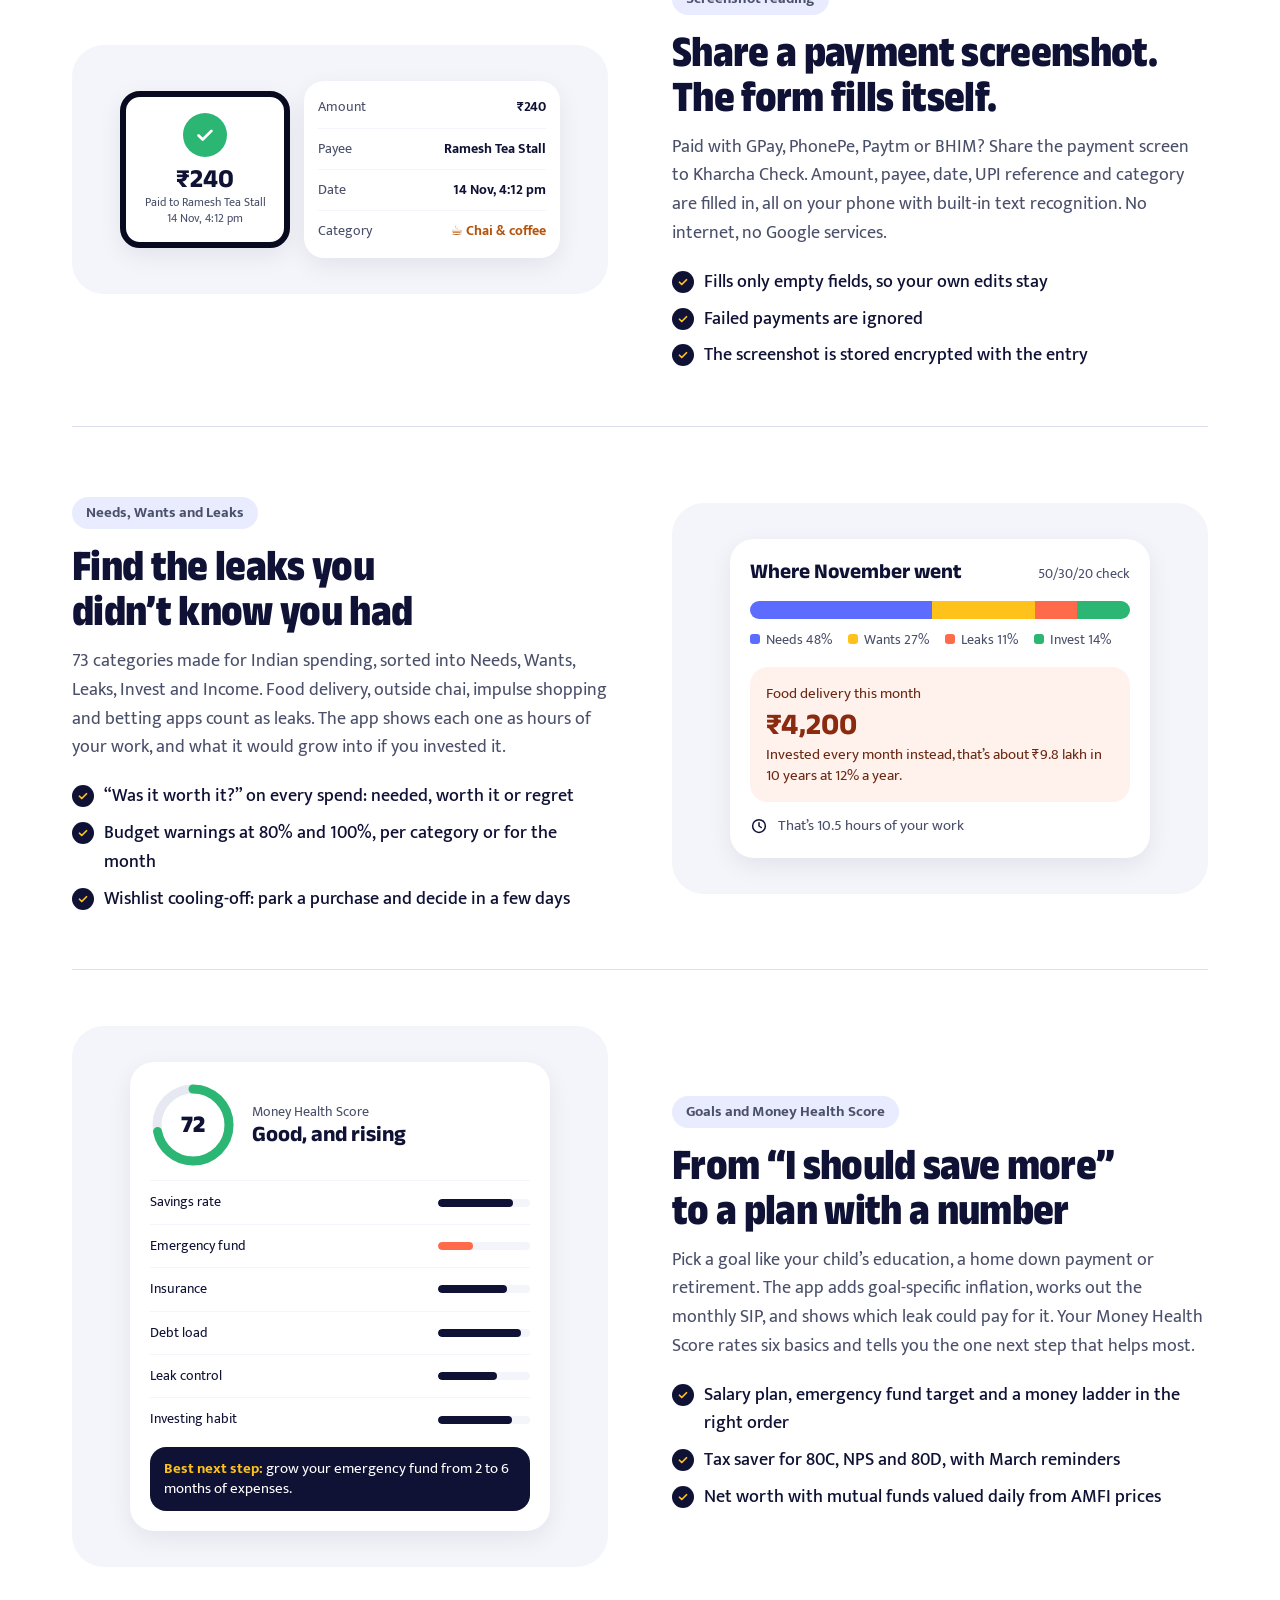
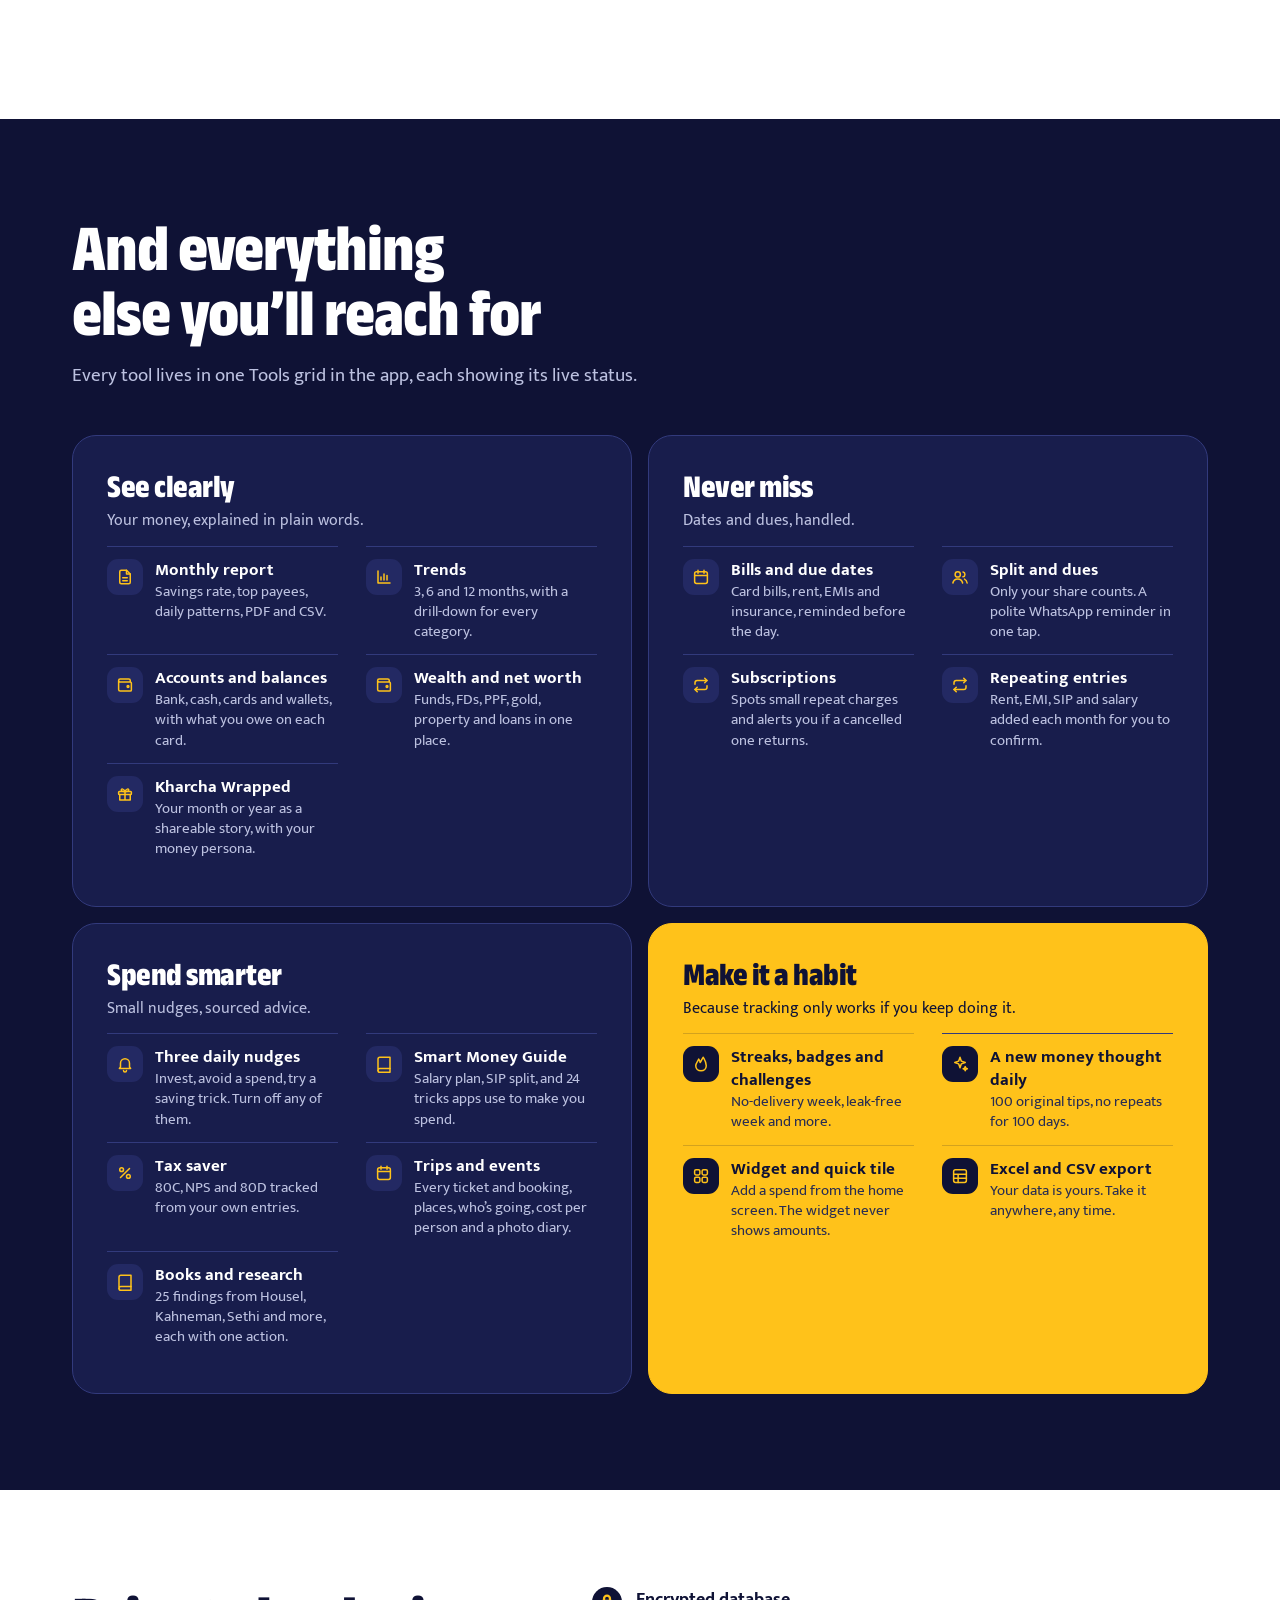
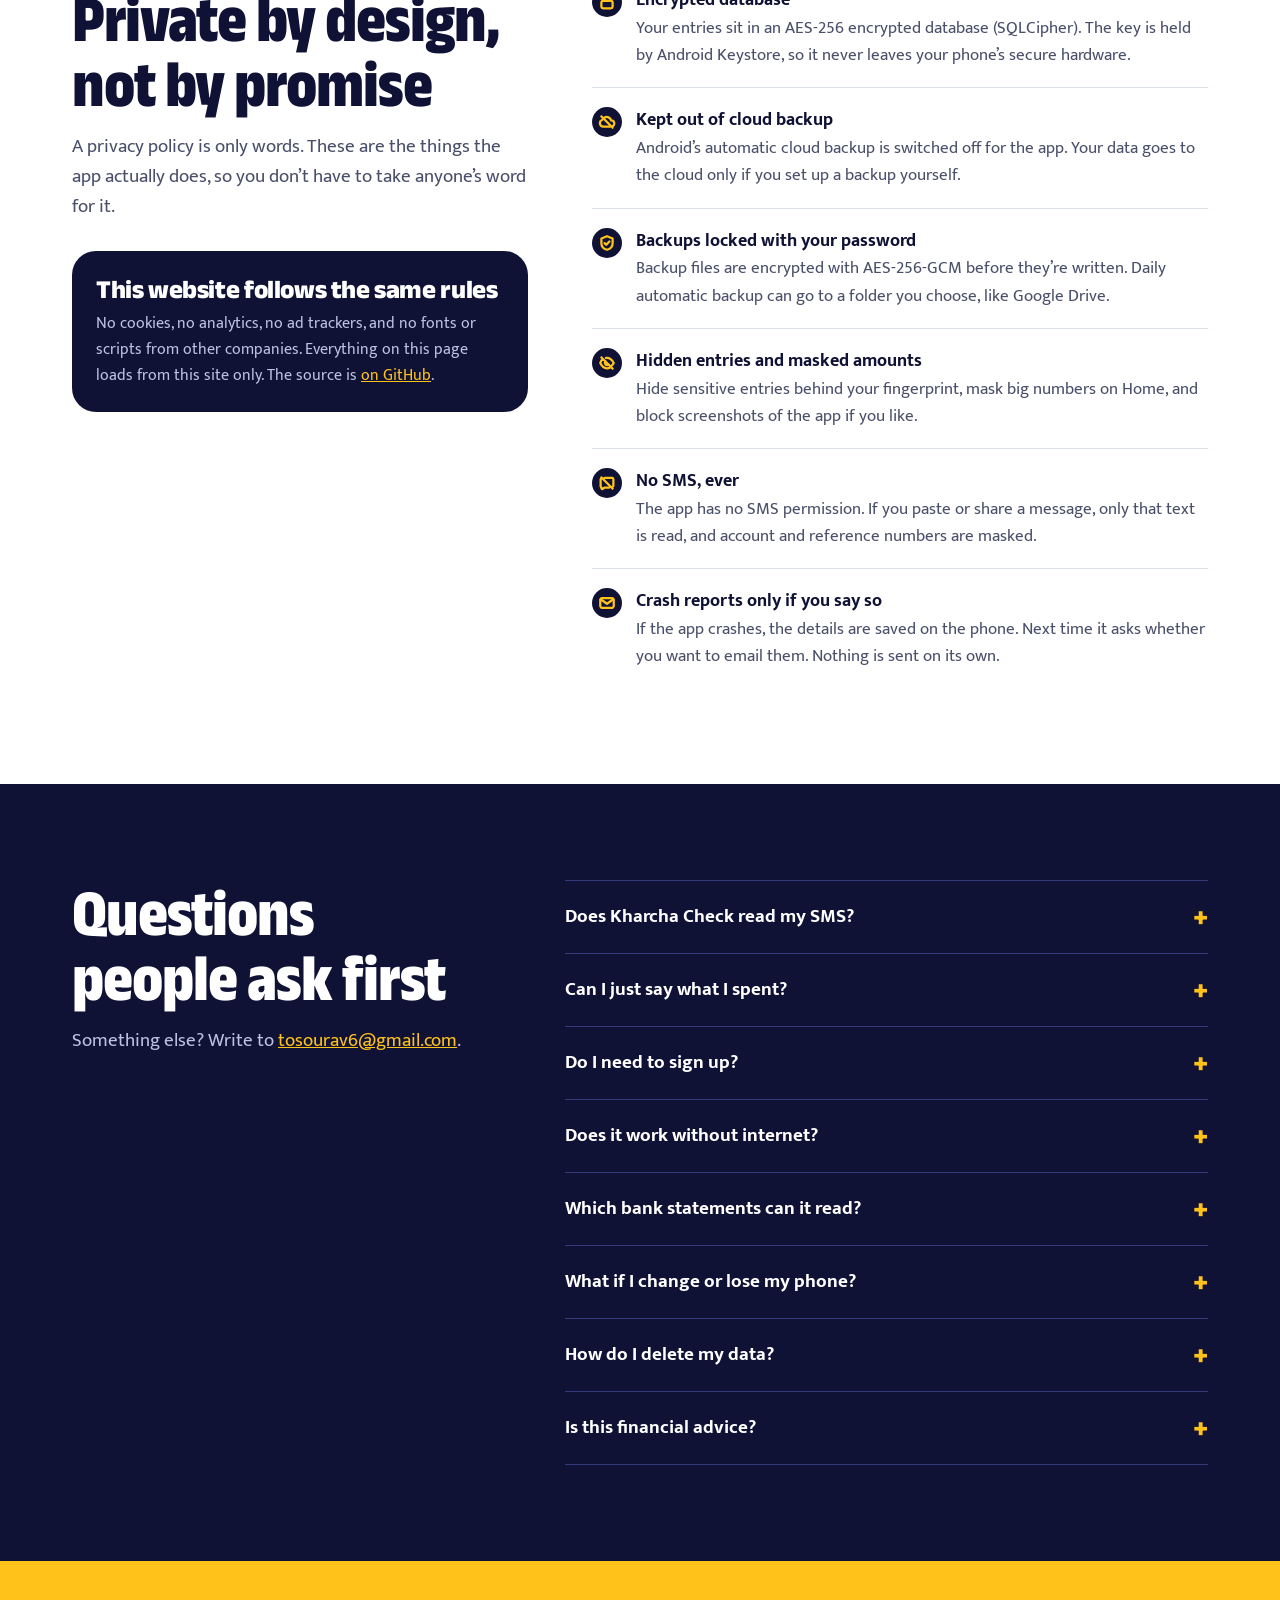
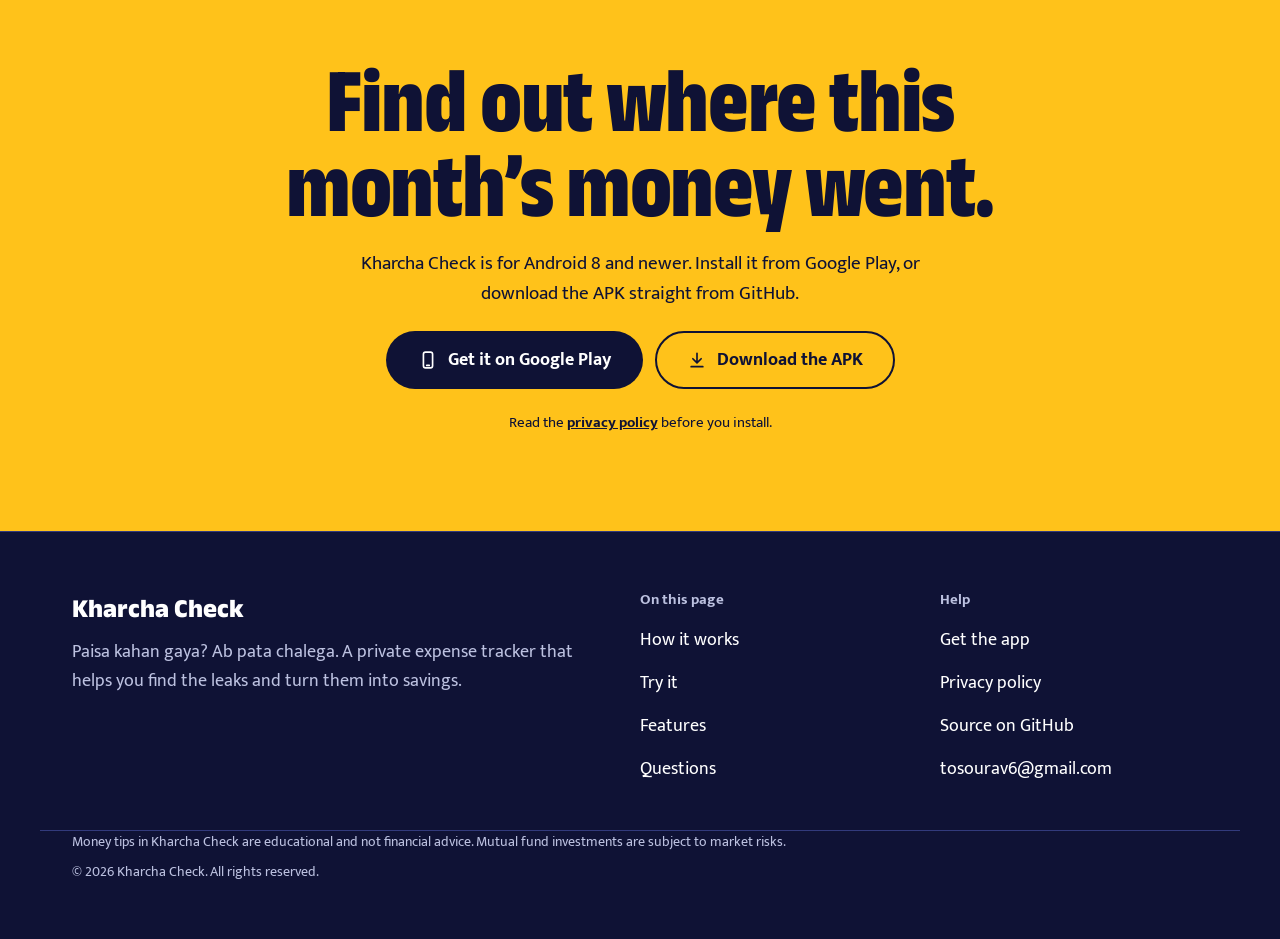
==== commit e54e9fc9: "Update Kharcha Check app v13" ====
--- a/docs/index.html
+++ b/docs/index.html
@@ -411,7 +411,7 @@
           <li><span class="fi"><svg class="ic" aria-hidden="true"><use href="#i-bell"/></svg></span><div><b>Three daily nudges</b><span>Invest, avoid a spend, try a saving trick. Turn off any of them.</span></div></li>
           <li><span class="fi"><svg class="ic" aria-hidden="true"><use href="#i-book"/></svg></span><div><b>Smart Money Guide</b><span>Salary plan, SIP split, and 24 tricks apps use to make you spend.</span></div></li>
           <li><span class="fi"><svg class="ic" aria-hidden="true"><use href="#i-tax"/></svg></span><div><b>Tax saver</b><span>80C, NPS and 80D tracked from your own entries.</span></div></li>
-          <li><span class="fi"><svg class="ic" aria-hidden="true"><use href="#i-calendar"/></svg></span><div><b>Trips and events</b><span>A budget for Goa or a wedding, with what’s left per day, even in dollars.</span></div></li>
+          <li><span class="fi"><svg class="ic" aria-hidden="true"><use href="#i-calendar"/></svg></span><div><b>Trips and events</b><span>Every ticket and booking, places, who’s going, cost per person and a photo diary.</span></div></li>
           <li><span class="fi"><svg class="ic" aria-hidden="true"><use href="#i-book"/></svg></span><div><b>Books and research</b><span>25 findings from Housel, Kahneman, Sethi and more, each with one action.</span></div></li>
         </ul>
       </div>
